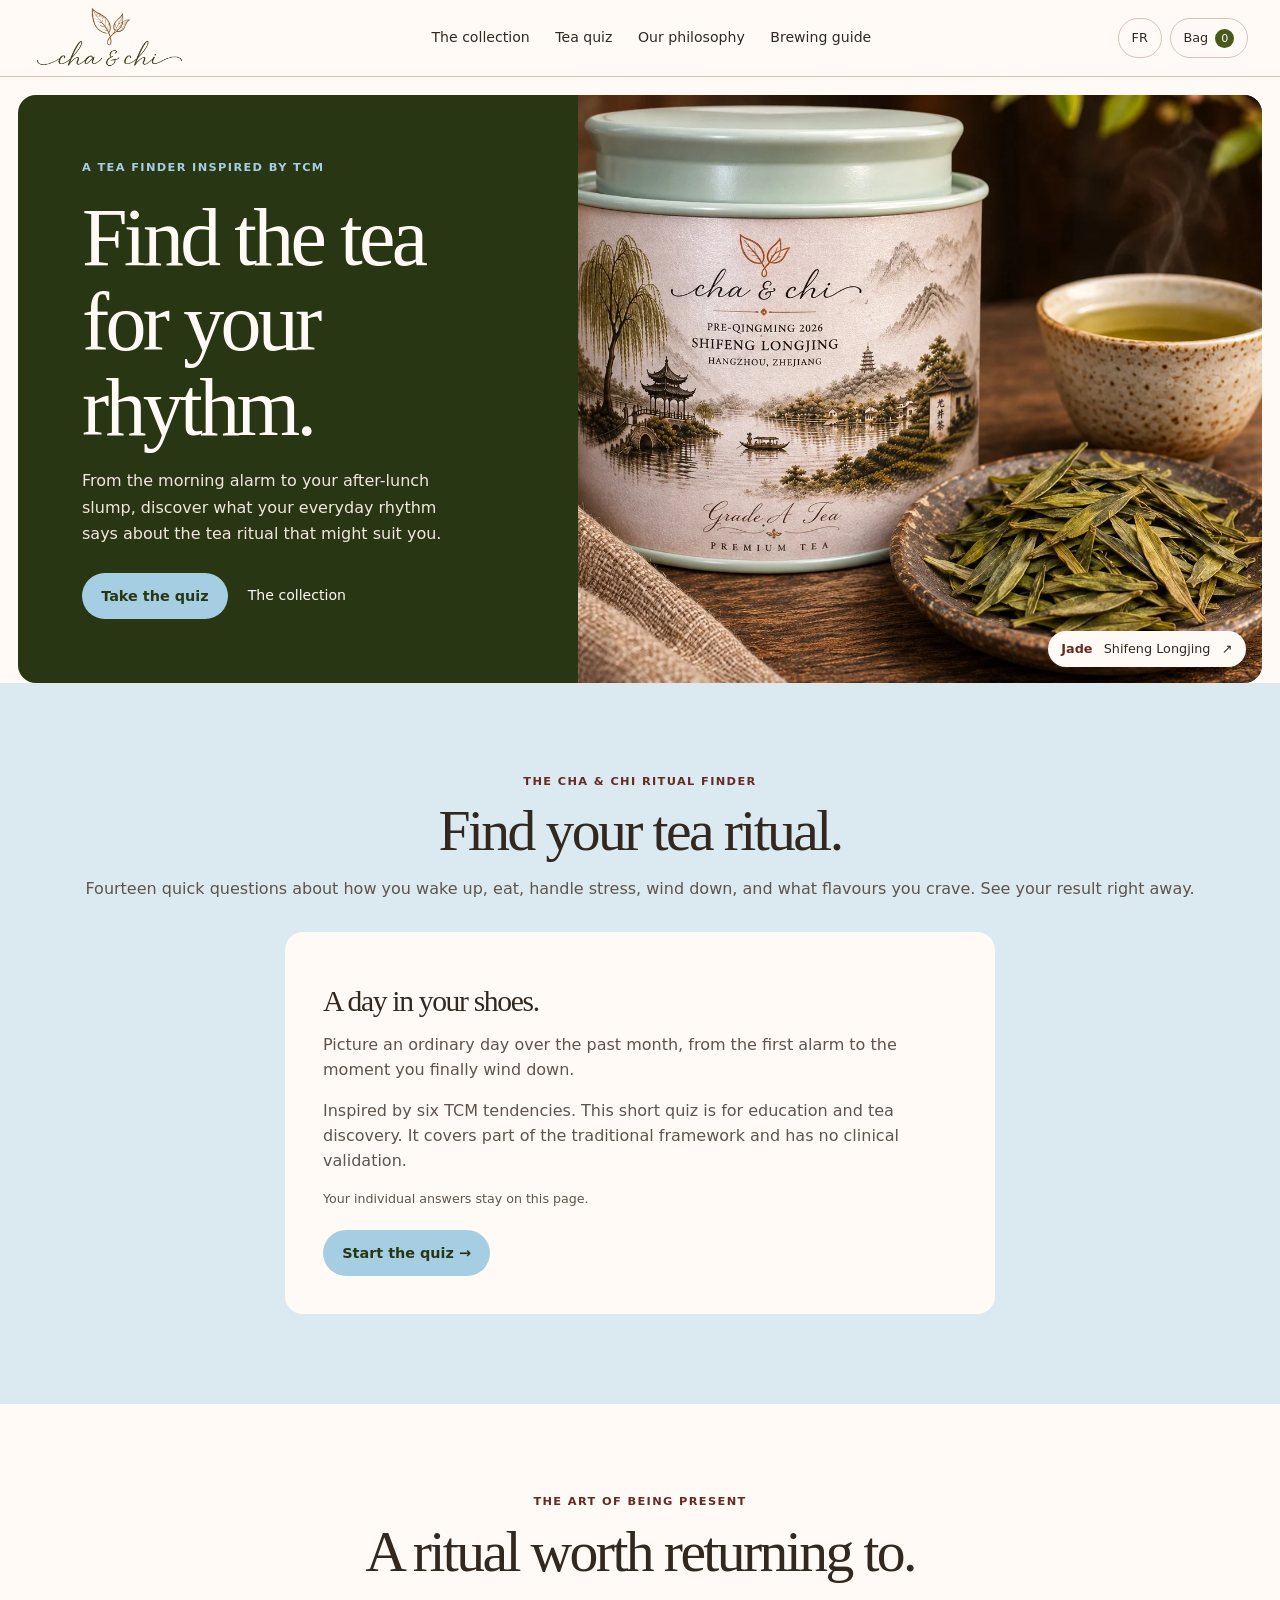
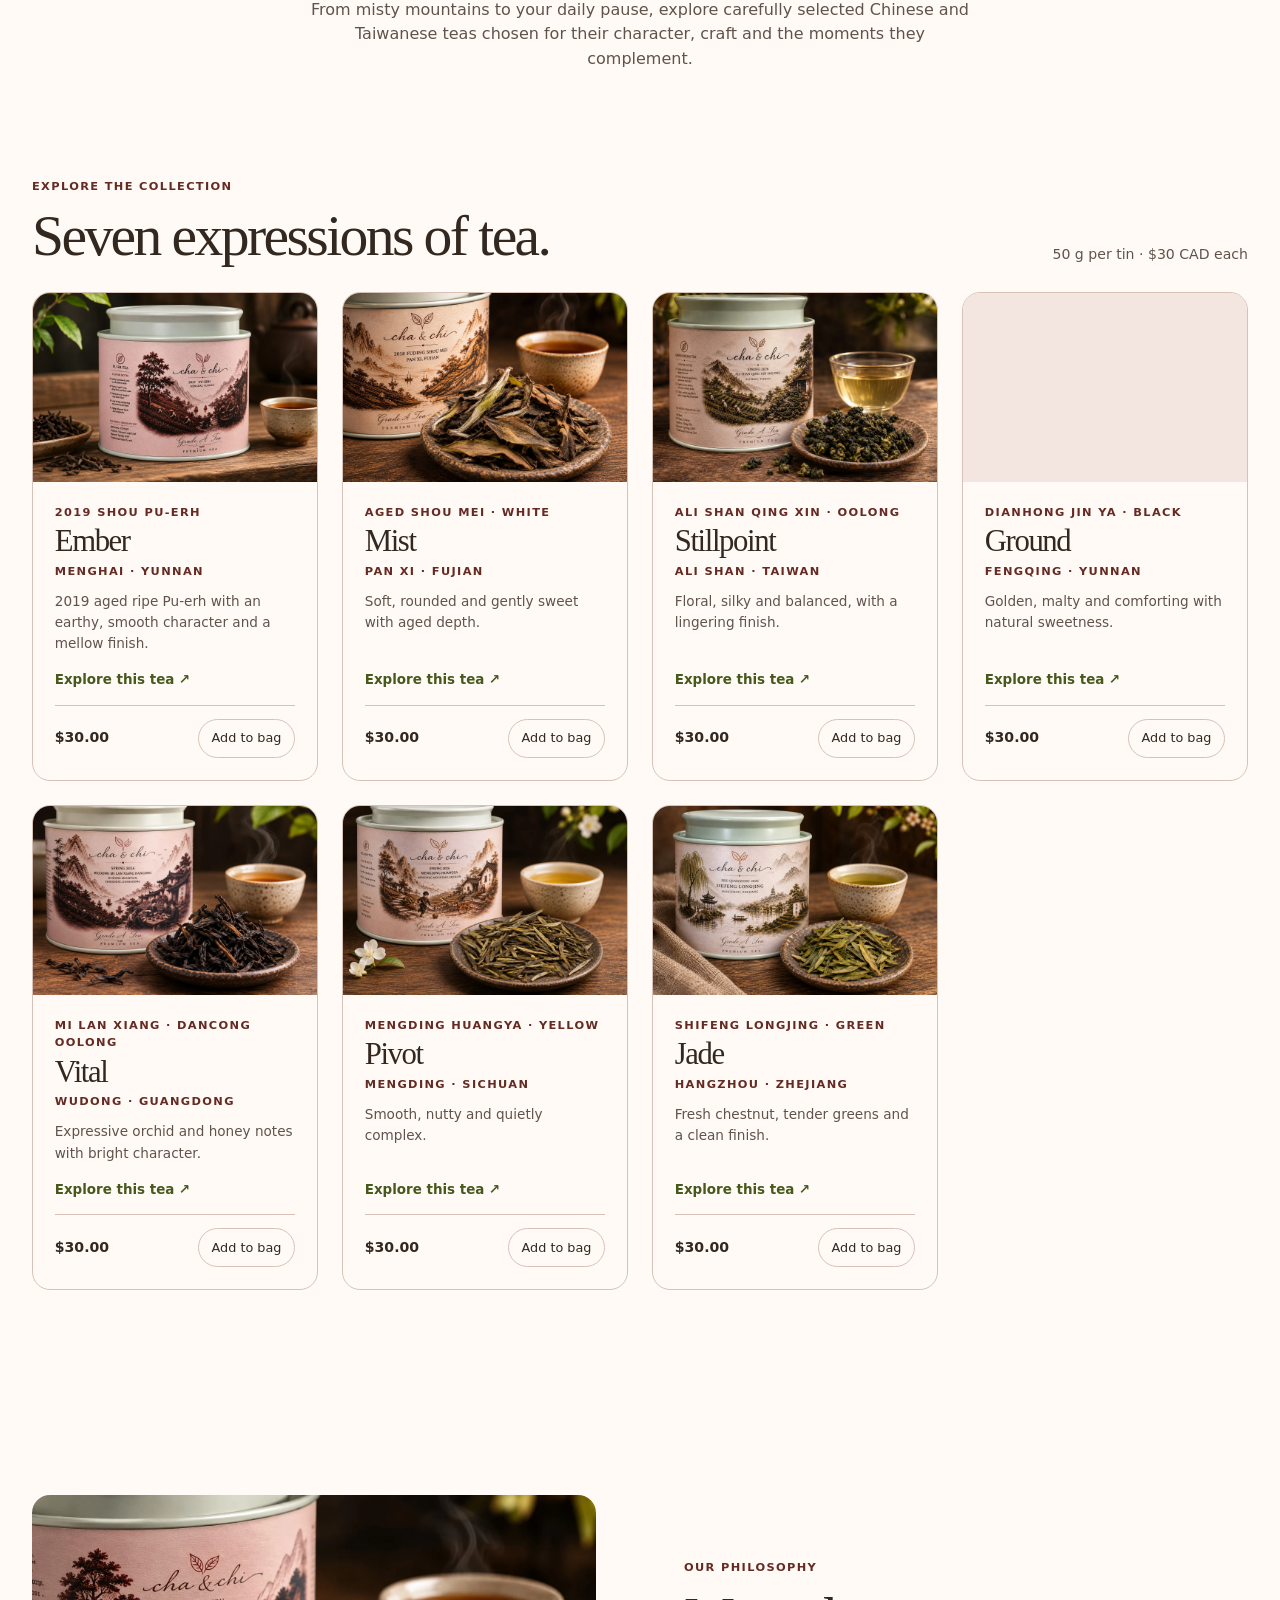
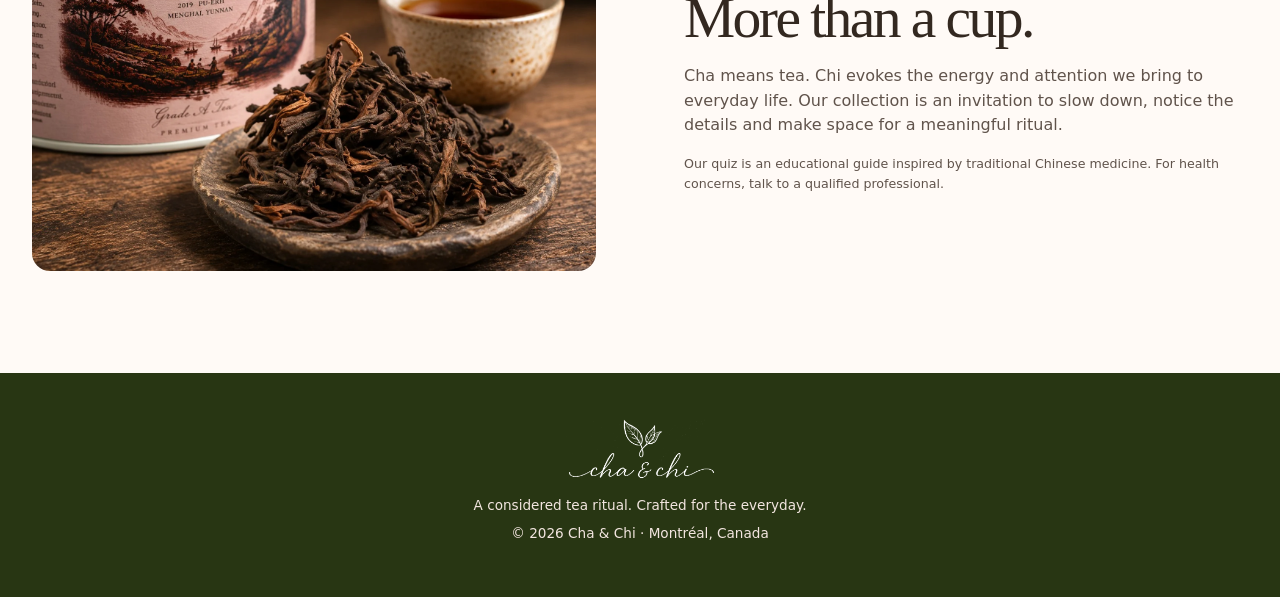
==== index.html @ 51e39ae4 "Refresh tea quiz with daily scenarios and fuller match explanations" ====
<!doctype html>
<html lang="en"><head><meta charset="utf-8"><meta name="viewport" content="width=device-width,initial-scale=1"><meta name="theme-color" content="#47591d"><meta name="description" content="Cha & Chi — Chinese and Taiwanese loose-leaf tea, a bilingual tea discovery quiz, and a considered daily ritual."><link rel="icon" href="/favicon.svg" type="image/svg+xml"><title>Cha & Chi — Tea for your rhythm</title>
<link rel="stylesheet" href="/theme.css"><link rel="stylesheet" href="/home.css"></head>
<body><a class="skip" href="#collection">Skip to teas</a><header><nav class="nav"><a class="logo" href="#"><img class="brand-mark" src="/images/cha-chi-logo.png" alt="Cha &amp; Chi" width="570" height="229"></a><div class="links"><a href="#collection" data-i18n="navShop">The collection</a><a href="#ritual" data-i18n="navQuiz">Find your tea</a><a href="#story" data-i18n="navStory">Our philosophy</a><a href="/brewing.html" id="brewNav">Brewing guide</a></div><div class="nav-actions"><button class="smallbtn" id="lang" aria-label="Change language">FR</button><button class="smallbtn" id="cartOpen" aria-label="Open shopping bag"><span data-i18n="bag">Bag</span> <span class="cartcount" id="cartCount">0</span></button></div></nav></header>
<main><section class="hero"><div class="hero-copy"><div class="eyebrow" data-i18n="heroEyebrow">A tea finder inspired by TCM</div><h1 data-i18n="heroTitle">Find the tea<br>for your rhythm.</h1><p data-i18n="heroText">From the morning alarm to your after-lunch slump, discover what your everyday rhythm says about the tea ritual that might suit you.</p><div class="hero-actions"><a class="cta" href="#ritual" data-i18n="quizCta">Take the quiz</a><a class="hero-secondary" href="#collection" data-i18n="navShop">The collection</a></div></div><a class="hero-art" href="/tea.html?tea=jade"><img src="/images/jade-hero.webp" alt="" width="1536" height="1024" fetchpriority="high"><span class="hero-caption"><strong>Jade</strong><span>Shifeng Longjing</span><span aria-hidden="true">↗</span></span></a></section>
<section id="ritual" class="quiz"><div class="eyebrow" data-i18n="quizEyebrow">The Cha & Chi ritual finder</div><h2 data-i18n="quizTitle">Find your tea ritual.</h2><p data-i18n="quizIntro">Fourteen quick questions about how you wake up, eat, handle stress, wind down, and what flavours you crave. See your result right away.</p><div class="quiz-panel" id="quizPanel"></div></section>
<section class="intro container"><div class="eyebrow" data-i18n="introEyebrow">The art of being present</div><h2 data-i18n="introTitle">A ritual worth returning to.</h2><p data-i18n="introText">From misty mountains to your daily pause, explore carefully selected Chinese and Taiwanese teas chosen for their character, craft and the moments they complement.</p></section>
<section id="collection" class="products container"><div class="section-head"><div><div class="eyebrow" data-i18n="collectionEyebrow">Explore the collection</div><h2 data-i18n="collectionTitle">Seven expressions of tea.</h2></div><p data-i18n="collectionNote">50 g per tin · $30 CAD each</p></div><div class="grid" id="products"></div></section>
<section id="story" class="story container"><div class="story-art"><img src="/images/ember-lifestyle.webp" alt="" width="1536" height="1024" loading="lazy"></div><div><div class="eyebrow" data-i18n="storyEyebrow">Our philosophy</div><h2 data-i18n="storyTitle">More than a cup.</h2><p data-i18n="storyText">Cha means tea. Chi evokes the energy and attention we bring to everyday life. Our collection is an invitation to slow down, notice the details and make space for a meaningful ritual.</p><p class="notice" data-i18n="disclaimer">Our quiz is an educational guide inspired by traditional Chinese medicine. For health concerns, talk to a qualified professional.</p></div></section></main>
<footer><span class="logo"><img class="brand-mark" src="/images/cha-chi-logo.png" alt="Cha &amp; Chi" width="570" height="229"></span><p data-i18n="footerText">A considered tea ritual. Crafted for the everyday.</p><p>© <span id="year"></span> Cha & Chi · Montréal, Canada</p></footer>
<div class="overlay" id="overlay"><aside class="drawer" role="dialog" aria-modal="true" aria-label="Shopping bag"><div class="drawer-head"><h2 data-i18n="bagTitle">Your bag</h2><button class="close" id="cartClose" aria-label="Close">×</button></div><div id="cartItems"></div><div class="totals" id="totals"></div><button class="checkout" id="checkout" data-i18n="checkout">Checkout coming soon</button><p class="notice" data-i18n="checkoutNote">Checkout is not yet active. No payments are collected on this preview.</p></aside></div>
<script src="/quiz-data.js"></script>
<script src="/quiz.js"></script>
<script>
const teas=[
{id:'ember',name:'Ember',type:'2019 Shou Pu-erh',origin:'Menghai · Yunnan',en:'2019 aged ripe Pu-erh with an earthy, smooth character and a mellow finish.',fr:'Pu-erh mûr de 2019, au caractère terreux et doux, avec une finale moelleuse.'},
{id:'mist',name:'Mist',type:'Aged Shou Mei · White',origin:'Pan Xi · Fujian',en:'Soft, rounded and gently sweet with aged depth.',fr:'Doux, rond et légèrement sucré, avec une belle profondeur.'},
{id:'stillpoint',name:'Stillpoint',type:'Ali Shan Qing Xin · Oolong',origin:'Ali Shan · Taiwan',en:'Floral, silky and balanced, with a lingering finish.',fr:'Floral, soyeux et équilibré, avec une longue finale.'},
{id:'ground',name:'Ground',type:'Dianhong Jin Ya · Black',origin:'Fengqing · Yunnan',en:'Golden, malty and comforting with natural sweetness.',fr:'Doré, malté et réconfortant, naturellement doux.'},
{id:'vital',name:'Vital',type:'Mi Lan Xiang · Dancong Oolong',origin:'Wudong · Guangdong',en:'Expressive orchid and honey notes with bright character.',fr:'Des notes expressives d’orchidée et de miel.'},
{id:'pivot',name:'Pivot',type:'Mengding Huangya · Yellow',origin:'Mengding · Sichuan',en:'Smooth, nutty and quietly complex.',fr:'Rond, légèrement noisetté et subtilement complexe.'},
{id:'jade',name:'Jade',type:'Shifeng Longjing · Green',origin:'Hangzhou · Zhejiang',en:'Fresh chestnut, tender greens and a clean finish.',fr:'Châtaigne fraîche, notes végétales et finale nette.'}
];
const translations={
en:{navShop:'The collection',navQuiz:'Tea quiz',quizCta:'Take the quiz',navStory:'Our philosophy',bag:'Bag',heroEyebrow:'A tea finder inspired by TCM',heroTitle:'Find the tea<br>for your rhythm.',heroText:'From the morning alarm to your after-lunch slump, discover what your everyday rhythm says about the tea ritual that might suit you.',introEyebrow:'The art of being present',introTitle:'A ritual worth returning to.',introText:'From misty mountains to your daily pause, explore carefully selected Chinese and Taiwanese teas chosen for their character, craft and the moments they complement.',collectionEyebrow:'Explore the collection',collectionTitle:'Seven expressions of tea.',collectionNote:'50 g per tin · $30 CAD each',quizEyebrow:'The Cha & Chi ritual finder',quizTitle:'Find your tea ritual.',quizIntro:'Fourteen quick questions about how you wake up, eat, handle stress, wind down, and what flavours you crave. See your result right away.',storyEyebrow:'Our philosophy',storyTitle:'More than a cup.',storyText:'Cha means tea. Chi evokes the energy and attention we bring to everyday life. Our collection is an invitation to slow down, notice the details and make space for a meaningful ritual.',disclaimer:'Our quiz is an educational guide inspired by traditional Chinese medicine. For health concerns, talk to a qualified professional.',footerText:'A considered tea ritual. Crafted for the everyday.',bagTitle:'Your bag',checkout:'Checkout coming soon',checkoutNote:'Checkout is not yet active. No payments are collected on this preview.',add:'Add to bag',details:'Explore this tea',empty:'Your bag is empty.',subtotal:'Subtotal',shipping:'Estimated shipping',free:'Free',shippingHint:'Free shipping on orders $60+',back:'Back',restart:'Start again',result:'Your tea match',resultText:'Based on your preferences, start with',question:'Question',of:'of',remove:'Remove',preview:'Preview only — checkout is not yet configured.'},
fr:{navShop:'La collection',navQuiz:'Quiz de thé',quizCta:'Faire le quiz',navStory:'Notre philosophie',bag:'Panier',heroEyebrow:'Un quiz de thé inspiré de la MTC',heroTitle:'Trouvez le thé<br>à votre rythme.',heroText:'Du réveil au coup de barre après le dîner, explorez votre rythme quotidien et découvrez le rituel de thé qui pourrait vous convenir.',introEyebrow:'L’art du moment présent',introTitle:'Un rituel à retrouver.',introText:'Des montagnes brumeuses à votre pause quotidienne, découvrez des thés chinois et taïwanais sélectionnés pour leur caractère et leur savoir-faire.',collectionEyebrow:'Explorer la collection',collectionTitle:'Sept expressions du thé.',collectionNote:'50 g par boîte · 30 $ CA',quizEyebrow:'Le guide Cha & Chi',quizTitle:'Trouvez votre rituel de thé.',quizIntro:'Quatorze questions rapides sur votre réveil, vos repas, le stress, vos soirées et les saveurs qui vous attirent. Votre résultat s’affiche aussitôt.',storyEyebrow:'Notre philosophie',storyTitle:'Plus qu’une tasse.',storyText:'Cha signifie thé. Chi évoque l’énergie et l’attention que nous portons au quotidien. Notre collection vous invite à ralentir et à savourer un rituel qui a du sens.',disclaimer:'Notre quiz est un guide éducatif inspiré de la médecine traditionnelle chinoise. Pour toute question de santé, consultez un professionnel qualifié.',footerText:'Un rituel du thé réfléchi, pour chaque jour.',bagTitle:'Votre panier',checkout:'Paiement bientôt disponible',checkoutNote:'Le paiement n’est pas encore activé. Aucun paiement n’est prélevé sur cet aperçu.',add:'Ajouter',details:'Découvrir ce thé',empty:'Votre panier est vide.',subtotal:'Sous-total',shipping:'Livraison estimée',free:'Gratuite',shippingHint:'Livraison gratuite dès 60 $',back:'Retour',restart:'Recommencer',result:'Votre thé idéal',resultText:'Selon vos préférences, commencez par',question:'Question',of:'sur',remove:'Retirer',preview:'Aperçu seulement — le paiement n’est pas encore configuré.'}};
let lang=localStorage.getItem('cc-lang')==='fr'?'fr':'en';let cart={};try{cart=JSON.parse(localStorage.getItem('cc-cart')||'{}')||{}}catch{}let checkoutEnabled=false;let checkoutBusy=false;const $=id=>document.getElementById(id),t=k=>translations[lang][k],money=n=>new Intl.NumberFormat(lang==='fr'?'fr-CA':'en-CA',{style:'currency',currency:'CAD'}).format(n);
function translate(){document.documentElement.lang=lang;document.querySelectorAll('[data-i18n]').forEach(el=>{const v=t(el.dataset.i18n);if(el.dataset.i18n==='heroTitle')el.innerHTML=v;else el.textContent=v});$('lang').textContent=lang==='en'?'FR':'EN';$('brewNav').textContent=lang==='fr'?'Guide d’infusion':'Brewing guide';renderProducts();renderQuiz();renderCart()}
function renderProducts() {
  $('products').innerHTML = teas.map(p => `
    <article class="product" id="${p.id}">
      <a class="product-image-link" href="/tea.html?tea=${p.id}" aria-label="${p.name} · ${t('details')}">
        <img class="product-photo" src="/images/${p.id}-hero.webp" alt="" width="600" height="400" loading="lazy" decoding="async">
      </a>
      <div class="product-body">
        <div class="meta">${p.type}</div>
        <h3><a class="product-title-link" href="/tea.html?tea=${p.id}">${p.name}</a></h3>
        <div class="meta">${p.origin}</div>
        <p>${lang === 'fr' ? p.fr : p.en}</p>
        <a class="tea-details" href="/tea.html?tea=${p.id}">${t('details')} <span aria-hidden="true">↗</span></a>
        <div class="product-bottom"><strong>${money(30)}</strong><button data-add="${p.id}">${t('add')}</button></div>
      </div>
    </article>`).join('');
}
function persist(){localStorage.setItem('cc-cart',JSON.stringify(cart))}
function add(id){cart[id]=(cart[id]||0)+1;persist();renderCart();$('overlay').classList.add('open')}
function renderCart(){const ids=Object.keys(cart).filter(id=>cart[id]>0&&teas.some(p=>p.id===id));$('cartCount').textContent=ids.reduce((s,id)=>s+cart[id],0);$('cartItems').innerHTML=ids.length?ids.map(id=>{const p=teas.find(x=>x.id===id);return '<div class="cart-row"><div><strong>'+p.name+'</strong><br><small>'+p.type+' · 50 g</small><br><small>'+money(30)+'</small></div><div class="qty"><button data-qty="'+id+'" data-delta="-1" aria-label="Decrease">−</button><span>'+cart[id]+'</span><button data-qty="'+id+'" data-delta="1" aria-label="Increase">+</button></div></div>'}).join(''):'<p>'+t('empty')+'</p>';const subtotal=ids.reduce((s,id)=>s+cart[id]*30,0);const shipping=subtotal>=60||subtotal===0?0:8;$('totals').innerHTML='<div><span>'+t('subtotal')+'</span><strong>'+money(subtotal)+'</strong></div><div><span>'+t('shipping')+'</span><span>'+(shipping?t('shippingHint').replace(/.*/,money(shipping)):t('free'))+'</span></div><div><strong>Total</strong><strong>'+money(subtotal+shipping)+'</strong></div><p class="notice">'+t('shippingHint')+'</p>';$('checkout').disabled=!checkoutEnabled||!ids.length||checkoutBusy;$('checkout').style.opacity=checkoutEnabled&&ids.length&&!checkoutBusy?'1':'.6';$('checkout').textContent=checkoutBusy?(lang==='fr'?'Redirection…':'Redirecting…'):(checkoutEnabled?(lang==='fr'?'Passer à la caisse':'Secure checkout'):t('checkout'))}
document.addEventListener('click',e=>{const addButton=e.target.closest('[data-add]');if(addButton)add(addButton.dataset.add);const qty=e.target.closest('[data-qty]');if(qty){cart[qty.dataset.qty]=Math.max(0,(cart[qty.dataset.qty]||0)+Number(qty.dataset.delta));persist();renderCart()}});
$('lang').addEventListener('click',()=>{lang=lang==='en'?'fr':'en';localStorage.setItem('cc-lang',lang);translate()});$('cartOpen').onclick=()=>$('overlay').classList.add('open');$('cartClose').onclick=()=>$('overlay').classList.remove('open');$('overlay').addEventListener('click',e=>{if(e.target===$('overlay'))$('overlay').classList.remove('open')});document.addEventListener('keydown',e=>{if(e.key==='Escape')$('overlay').classList.remove('open')});$('checkout').addEventListener('click',async()=>{if(!checkoutEnabled||checkoutBusy)return;checkoutBusy=true;renderCart();try{const items=Object.entries(cart).filter(([id,q])=>q>0).map(([id,quantity])=>({id,quantity}));const res=await fetch('/.netlify/functions/create-checkout',{method:'POST',headers:{'Content-Type':'application/json'},body:JSON.stringify({items})});const data=await res.json();if(!res.ok||!data.url)throw Error(data.error||'Checkout unavailable');window.location.assign(data.url)}catch(e){alert(lang==='fr'?'Paiement indisponible pour le moment. Réessayez plus tard.':'Checkout is unavailable right now. Please try again later.')}finally{checkoutBusy=false;renderCart()}});
async function checkCheckout(){try{const res=await fetch('/.netlify/functions/checkout-status',{cache:'no-store'});if(res.ok){const data=await res.json();checkoutEnabled=data.enabled===true}}catch{}$('checkout').nextElementSibling.textContent=checkoutEnabled?(lang==='fr'?'Paiement sécurisé par Stripe. Taxes et livraison confirmées à la caisse.':'Secure payment via Stripe. Taxes and shipping are confirmed at checkout.'):t('checkoutNote');renderCart()}
$('year').textContent=new Date().getFullYear();translate();checkCheckout();
if (window.location.hash === '#bag') {
  $('cartOpen').click();
  history.replaceState(null, '', window.location.pathname + window.location.search);
}
</script></body></html>
---- theme.css ----
:root {
  --tea: #652a22;
  --forest: #47591d;
  --forest-dark: #283613;
  --leaf: #898c31;
  --sky: #a6cee2;
  --cream: #f3e6e0;
  --paper: #fffaf6;
  --ink: #332820;
  --muted: #60534b;
  --gold: var(--tea);
  --line: #d8c2b8;
  --sky-tint: #dbeaf1;
  --radius: 18px;
  --sans: system-ui, -apple-system, BlinkMacSystemFont, "Segoe UI", sans-serif;
  --serif: "Iowan Old Style", "Palatino Linotype", Palatino, Georgia, serif;
}

.brand-mark {
  display: block;
  width: clamp(116px, 18vw, 153px);
  height: auto;
}

footer .brand-mark {
  margin-inline: auto;
  filter: brightness(0) invert(1);
}
---- home.css ----
* { box-sizing: border-box; }
html { scroll-behavior: smooth; scroll-padding-top: 86px; }
body { margin: 0; background: var(--paper); color: var(--ink); font: 16px/1.55 var(--sans); }
a { color: inherit; text-decoration: none; }
button { font: inherit; cursor: pointer; }
h1, h2, h3 { font: 400 1em/1.04 var(--serif); letter-spacing: -.045em; }
:focus-visible { outline: 2px solid var(--tea); outline-offset: 4px; }
header { position: sticky; top: 0; z-index: 20; border-bottom: 1px solid var(--line); background: var(--paper); }
.nav, .container { width: min(1260px, 100% - 64px); margin-inline: auto; }
.nav { min-height: 76px; display: flex; align-items: center; justify-content: space-between; gap: 20px; }
.links, .nav-actions { display: flex; align-items: center; gap: clamp(10px, 2vw, 26px); }
.links { font-size: .88rem; }
.links a:hover, .hero-secondary:hover, .product-title-link:hover { text-decoration: underline; text-underline-offset: .25em; }
.nav-actions { gap: 8px; }
.smallbtn, .product-bottom button { border: 1px solid var(--line); border-radius: 100px; background: transparent; color: var(--ink); padding: .55rem .8rem; font-size: .8rem; white-space: nowrap; }
.smallbtn:hover, .product-bottom button:hover { border-color: var(--forest); background: var(--forest); color: var(--paper); }
.cartcount { display: inline-grid; place-items: center; background: var(--forest); color: var(--paper); border-radius: 50%; min-width: 19px; height: 19px; margin-left: 3px; font-size: .7rem; }
.hero { display: grid; grid-template-columns: .9fr 1.1fr; width: min(1380px, 100% - 36px); margin: 18px auto 0; overflow: hidden; border-radius: var(--radius); background: var(--forest-dark); color: var(--paper); }
.hero-copy { align-self: center; padding: clamp(30px, 5vw, 78px); }
.eyebrow, .meta { color: var(--tea); font-size: .71rem; letter-spacing: .12em; text-transform: uppercase; font-weight: 700; }
.hero .eyebrow { color: var(--sky); }
.hero h1 { font-size: clamp(3.1rem, 6.4vw, 6.8rem); margin: .22em 0; }
.hero p { max-width: 37ch; color: var(--cream); line-height: 1.65; }
.hero-actions { display: flex; flex-wrap: wrap; align-items: center; gap: .8rem 1.25rem; margin-top: 1.6rem; }
.cta { display: inline-block; border: 0; border-radius: 100px; padding: .75rem 1.2rem; background: var(--sky); color: var(--forest-dark); font-size: .9rem; font-weight: 700; }
.cta:hover { background: var(--cream); }
.hero-secondary { font-size: .88rem; }
.hero a:focus-visible { outline-color: var(--sky); }
.hero-art { position: relative; display: block; min-height: 350px; }
.hero-art img { position: absolute; width: 100%; height: 100%; object-fit: cover; object-position: 42% center; }
.hero-caption { position: absolute; inset: auto 16px 16px auto; display: flex; align-items: center; gap: .7rem; padding: .5rem .85rem; border-radius: 100px; background: var(--paper); color: var(--ink); font-size: .8rem; }
.hero-caption strong { color: var(--tea); }
.intro { text-align: center; max-width: 680px; padding-block: clamp(46px, 7vw, 96px); }
.intro h2, .section-head h2, .quiz h2, .story h2 { font-size: clamp(2.35rem, 4.5vw, 4.65rem); margin: .19em 0; }
.intro p, .section-head p, .story p, .quiz p { color: var(--muted); }
.products { padding-bottom: clamp(52px, 8vw, 104px); }
.section-head { display: flex; justify-content: space-between; align-items: end; gap: 14px 28px; margin-bottom: 26px; }
.section-head h2 { margin-bottom: 0; }
.section-head p { margin: 0; font-size: .88rem; }
.grid { display: grid; grid-template-columns: repeat(4, minmax(0, 1fr)); gap: clamp(14px, 2vw, 24px); }
.product { display: flex; flex-direction: column; min-width: 0; border: 1px solid var(--line); border-radius: var(--radius); overflow: hidden; background: var(--paper); transition: box-shadow .2s ease; }
.product:hover { box-shadow: 0 12px 26px #33282016; }
.product-image-link { display: block; overflow: hidden; }
.product-image-link:focus-visible { outline-offset: -4px; position: relative; z-index: 1; }
.product-photo { display: block; width: 100%; height: auto; aspect-ratio: 3 / 2; object-fit: cover; background: var(--cream); transition: transform .3s ease; }
.product-image-link:hover .product-photo { transform: scale(1.045); }
.product-body { flex: 1; display: flex; flex-direction: column; align-items: start; padding: clamp(12px, 1.7vw, 22px); }
.product-body h3 { font-size: clamp(1.65rem, 2.4vw, 2.3rem); margin: .3rem 0; }
.product-body p { color: var(--muted); font-size: .85rem; margin: .65rem 0 1rem; }
.tea-details { margin-top: auto; font-size: .84rem; font-weight: 700; color: var(--forest); }
.tea-details:hover { text-decoration: underline; text-underline-offset: .2em; }
.tea-details span { white-space: nowrap; }
.product-bottom { align-self: stretch; display: flex; flex-wrap: wrap; align-items: center; justify-content: space-between; gap: 8px; border-top: 1px solid var(--line); padding-top: .8rem; margin-top: .85rem; font-size: .88rem; }
.quiz { background: var(--sky-tint); padding: clamp(48px, 7vw, 92px) 20px; text-align: center; }
.quiz-panel { max-width: 710px; margin: 30px auto 0; padding: clamp(20px, 4vw, 38px); text-align: left; background: var(--paper); border-radius: var(--radius); }
.progress { height: 4px; border-radius: 4px; background: var(--cream); margin-bottom: 22px; overflow: hidden; }
.progress span { display: block; height: 100%; background: var(--forest); }
.quiz-panel h3 { font-size: 1.85rem; margin: .55em 0; }
.choices { display: grid; gap: 8px; }
.choice { background: var(--paper); border: 1px solid var(--line); border-radius: 8px; padding: .72rem .9rem; text-align: left; color: var(--ink); }
.choice:hover { border-color: var(--forest); background: var(--cream); }
.quiz-nav { display: flex; justify-content: space-between; align-items: center; gap: 1rem; margin-top: 1rem; }
.quiz-nav a, .textbtn { color: var(--forest); text-decoration: underline; text-underline-offset: .2em; }
.textbtn { background: transparent; border: 0; padding-inline: 0; }
.textbtn:disabled { opacity: .5; cursor: default; }
.story { display: grid; grid-template-columns: 1fr 1fr; align-items: center; gap: clamp(24px, 7vw, 88px); padding-block: clamp(52px, 8vw, 104px); }
.story-art img { display: block; width: 100%; height: auto; aspect-ratio: 3 / 2; object-fit: cover; border-radius: var(--radius); }
footer { background: var(--forest-dark); color: var(--cream); text-align: center; padding: 46px 24px; font-size: .85rem; }
footer p { margin: .45rem 0; }
footer .brand-mark { margin-bottom: 14px; }
.overlay { display: none; position: fixed; inset: 0; background: #241b18a8; z-index: 40; }
.overlay.open { display: block; }
.drawer { position: absolute; inset: 0 0 0 auto; width: min(450px, 100%); background: var(--paper); padding: 26px; overflow: auto; }
.drawer-head, .cart-row, .totals > div { display: flex; justify-content: space-between; align-items: center; gap: 12px; }
.drawer-head, .cart-row { padding-block: 16px; border-bottom: 1px solid var(--line); }
.drawer-head h2 { margin: 0; font-size: 2rem; }
.close { border: 0; background: transparent; color: var(--ink); font-size: 1.75rem; }
.cart-row small, .notice { color: var(--muted); }
.qty { display: flex; align-items: center; gap: 8px; }
.qty button { border: 1px solid var(--line); border-radius: 50%; width: 32px; height: 32px; background: transparent; color: var(--ink); }
.totals { display: grid; gap: 10px; margin-top: 20px; }
.checkout { width: 100%; border: 0; border-radius: 100px; padding: .8rem 1.2rem; margin-top: 16px; background: var(--forest); color: var(--paper); }
.notice { font-size: .79rem; }
.skip { position: absolute; left: -999px; }
.skip:focus { left: 12px; top: 12px; z-index: 50; background: var(--paper); padding: 8px 12px; }
@media (max-width: 980px) {
  .grid { grid-template-columns: repeat(2, minmax(0, 1fr)); }
  .nav, .container { width: calc(100% - 40px); }
}
@media (max-width: 700px) {
  .nav { min-height: 64px; }
  .links { display: none; }
  .nav, .container { width: calc(100% - 28px); }
  .hero { width: calc(100% - 20px); margin-top: 10px; grid-template-columns: 1fr; }
  .hero-art { min-height: 0; aspect-ratio: 3 / 2; }
  .hero-caption { inset: auto 10px 10px auto; }
  .section-head { align-items: start; flex-direction: column; }
  .story { grid-template-columns: 1fr; }
  .grid { gap: 10px; }
  .meta { font-size: .64rem; }
}
@media (prefers-reduced-motion: reduce) {
  html { scroll-behavior: auto; }
  .product, .product-photo { transition: none; }
}

#quizPanel { scroll-margin-top: 1rem; }
#quizPanel > .cta { margin-top: .5rem; }
.quiz-match { display: grid; grid-template-columns: minmax(110px, 1fr) 2fr; gap: 1rem; align-items: start; margin: 1rem 0; padding: .85rem; border-radius: 12px; background: var(--cream); }
.quiz-match img { width: 100%; height: auto; border-radius: 8px; }
.quiz-match p { margin: .45rem 0 0; font-size: .9rem; }
.quiz-actions { display: flex; flex-wrap: wrap; gap: .65rem; margin: 1rem 0; }
.quiz-buy { padding: .65rem 1rem; border: 1px solid var(--forest); border-radius: 100px; background: var(--forest); color: var(--paper); }
.quiz-caution { padding: .65rem .85rem; border-inline-start: 3px solid var(--tea); background: var(--cream); }
.quiz-report, .quiz-email { margin-top: 1rem; padding: .85rem; border: 1px solid var(--line); border-radius: 12px; }
.quiz-report summary { font-weight: 700; cursor: pointer; }
.quiz-report a { text-decoration: underline; text-underline-offset: .2em; }
.quiz-email { display: grid; gap: .65rem; justify-items: start; }
.quiz-email input[type="email"] { width: 100%; padding: .6rem; border: 1px solid var(--line); border-radius: 6px; font: inherit; }
.quiz-consent { font-size: .84rem; color: var(--muted); }
@media (max-width: 480px) {
  .quiz-match { grid-template-columns: 1fr; }
}
.quiz-clues { padding: .7rem .85rem; background: var(--sky-tint); border-radius: 8px; }
.quiz-reasons { display: grid; grid-template-columns: repeat(2, minmax(0, 1fr)); gap: .75rem; margin: 1rem 0; }
.quiz-reasons > div { border: 1px solid var(--line); border-radius: 10px; padding: .75rem; }
.quiz-reasons h4 { margin: 0 0 .35rem; font-size: .88rem; color: var(--tea); }
.quiz-reasons p { margin: 0; font-size: .88rem; }
@media (max-width: 480px) {
  .quiz-reasons { grid-template-columns: 1fr; }
}
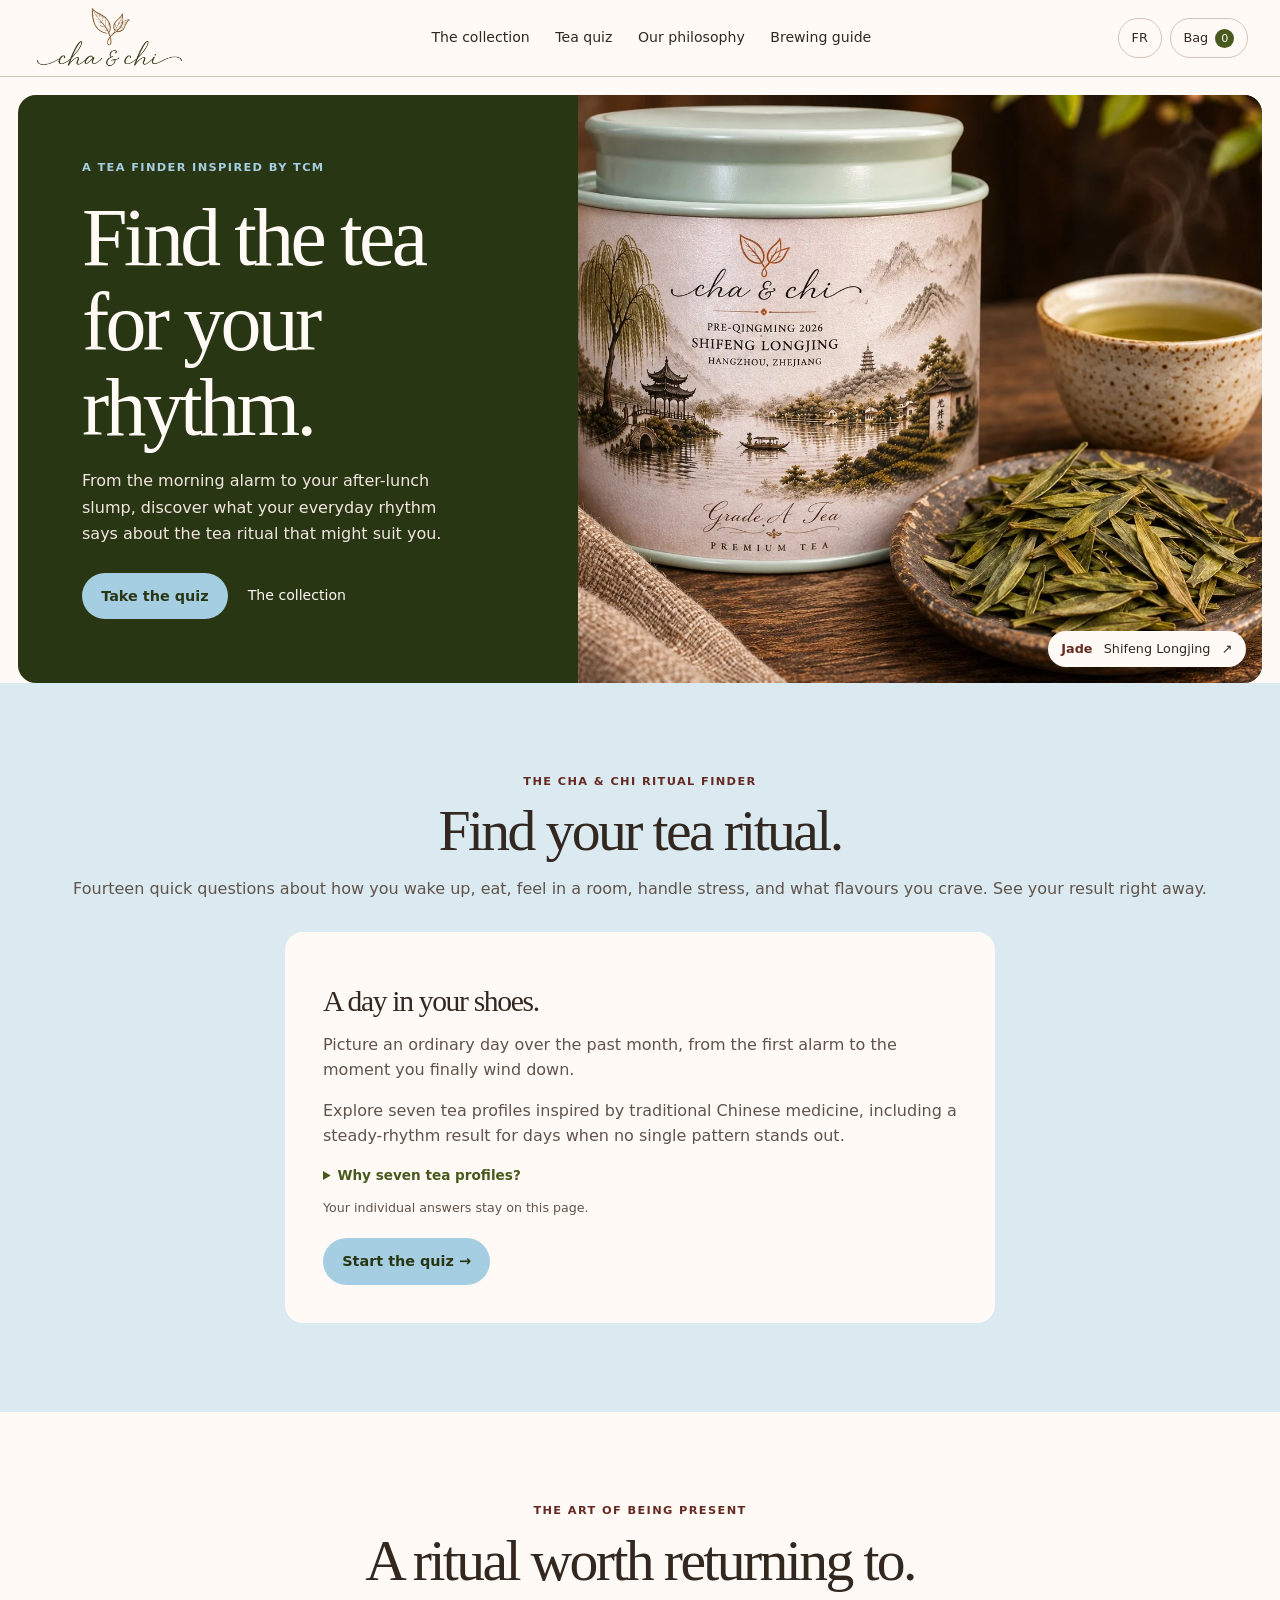
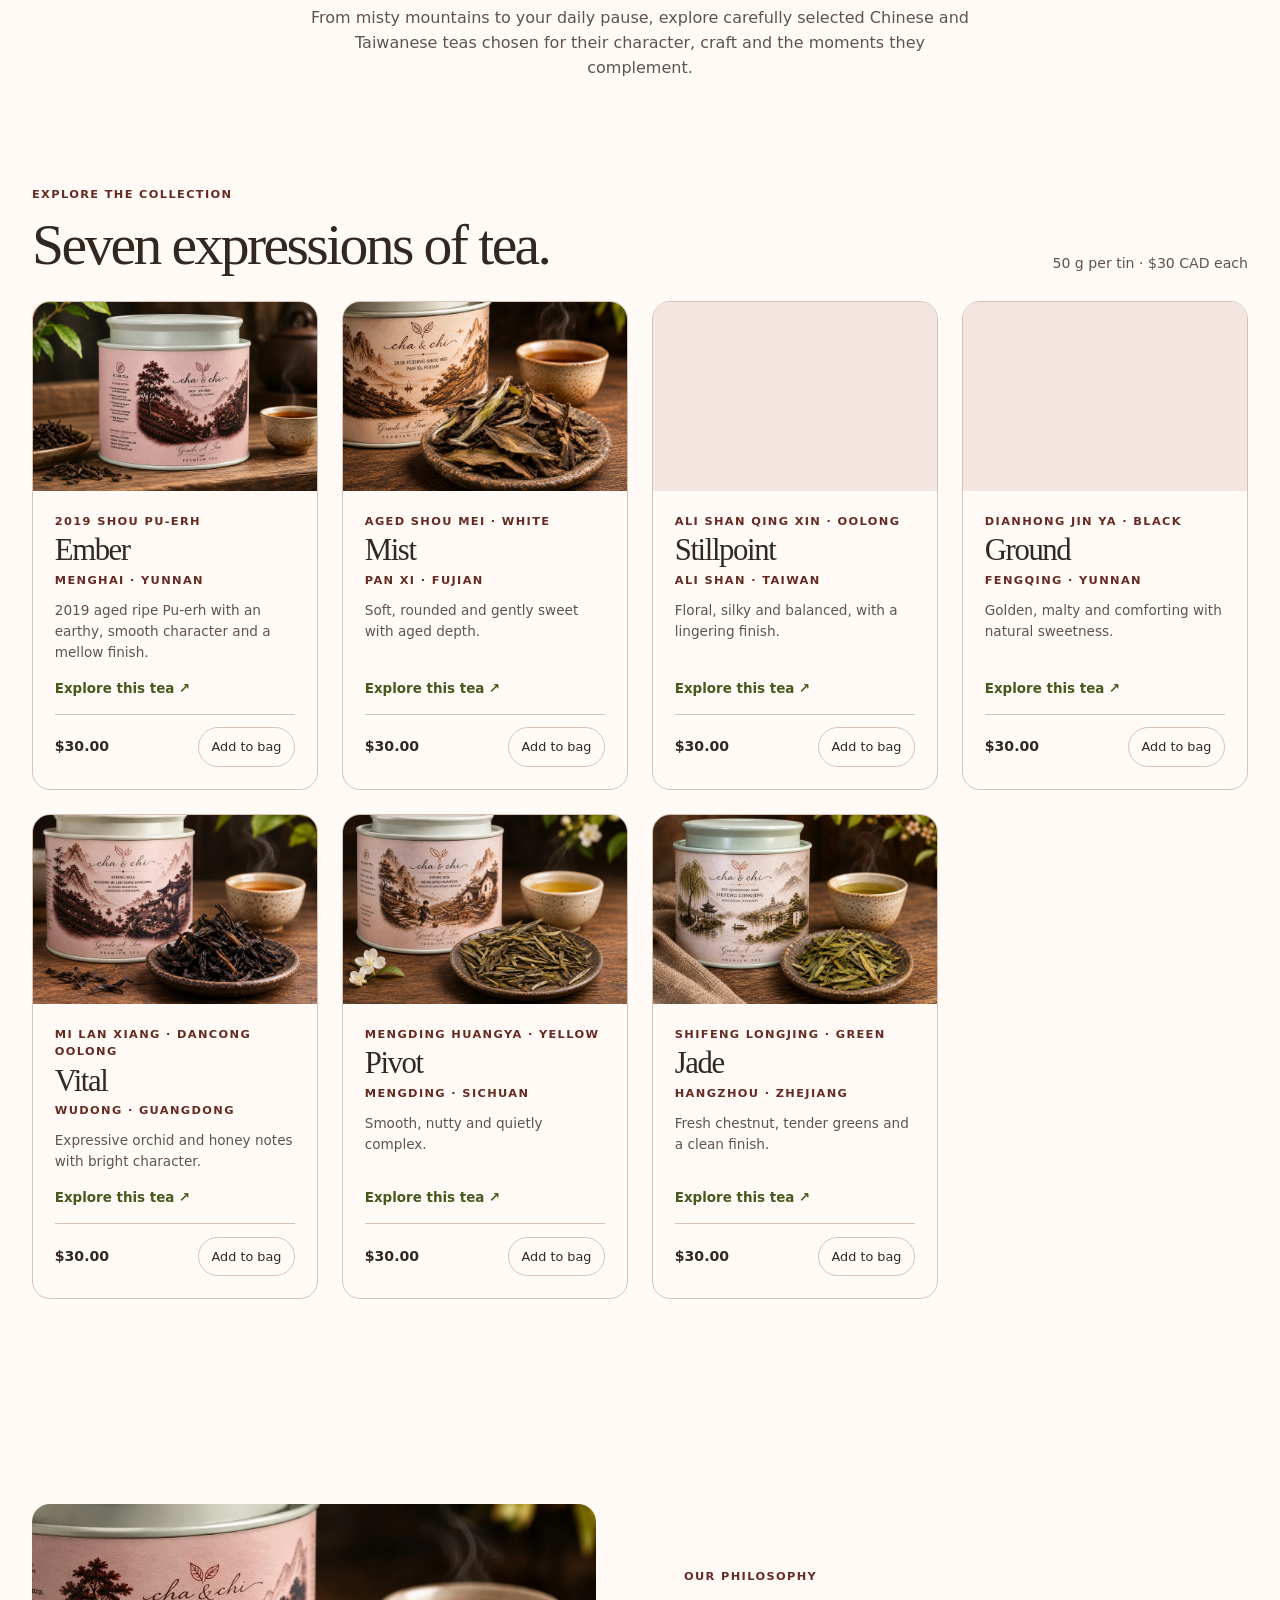
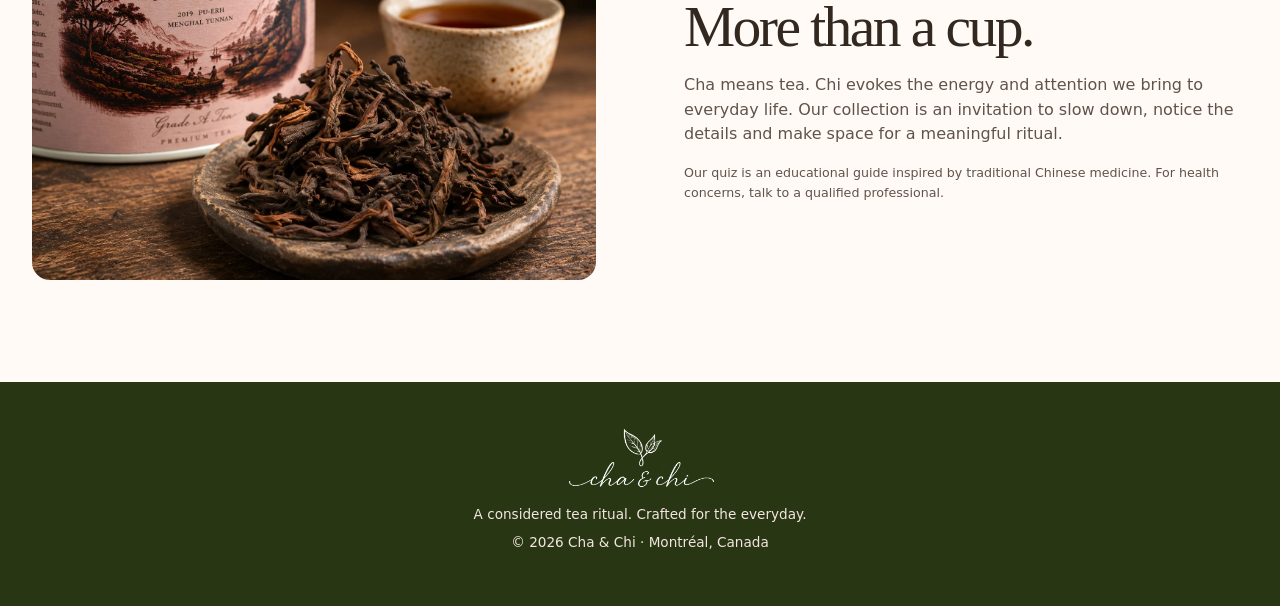
==== commit 1f45dd49: "Clarify temperature questions and explain seven tea profiles" ====
--- a/index.html
+++ b/index.html
@@ -3,7 +3,7 @@
 <link rel="stylesheet" href="/theme.css"><link rel="stylesheet" href="/home.css"></head>
 <body><a class="skip" href="#collection">Skip to teas</a><header><nav class="nav"><a class="logo" href="#"><img class="brand-mark" src="/images/cha-chi-logo.png" alt="Cha &amp; Chi" width="570" height="229"></a><div class="links"><a href="#collection" data-i18n="navShop">The collection</a><a href="#ritual" data-i18n="navQuiz">Find your tea</a><a href="#story" data-i18n="navStory">Our philosophy</a><a href="/brewing.html" id="brewNav">Brewing guide</a></div><div class="nav-actions"><button class="smallbtn" id="lang" aria-label="Change language">FR</button><button class="smallbtn" id="cartOpen" aria-label="Open shopping bag"><span data-i18n="bag">Bag</span> <span class="cartcount" id="cartCount">0</span></button></div></nav></header>
 <main><section class="hero"><div class="hero-copy"><div class="eyebrow" data-i18n="heroEyebrow">A tea finder inspired by TCM</div><h1 data-i18n="heroTitle">Find the tea<br>for your rhythm.</h1><p data-i18n="heroText">From the morning alarm to your after-lunch slump, discover what your everyday rhythm says about the tea ritual that might suit you.</p><div class="hero-actions"><a class="cta" href="#ritual" data-i18n="quizCta">Take the quiz</a><a class="hero-secondary" href="#collection" data-i18n="navShop">The collection</a></div></div><a class="hero-art" href="/tea.html?tea=jade"><img src="/images/jade-hero.webp" alt="" width="1536" height="1024" fetchpriority="high"><span class="hero-caption"><strong>Jade</strong><span>Shifeng Longjing</span><span aria-hidden="true">↗</span></span></a></section>
-<section id="ritual" class="quiz"><div class="eyebrow" data-i18n="quizEyebrow">The Cha & Chi ritual finder</div><h2 data-i18n="quizTitle">Find your tea ritual.</h2><p data-i18n="quizIntro">Fourteen quick questions about how you wake up, eat, handle stress, wind down, and what flavours you crave. See your result right away.</p><div class="quiz-panel" id="quizPanel"></div></section>
+<section id="ritual" class="quiz"><div class="eyebrow" data-i18n="quizEyebrow">The Cha & Chi ritual finder</div><h2 data-i18n="quizTitle">Find your tea ritual.</h2><p data-i18n="quizIntro">Fourteen quick questions about how you wake up, eat, feel in a room, handle stress, and what flavours you crave. See your result right away.</p><div class="quiz-panel" id="quizPanel"></div></section>
 <section class="intro container"><div class="eyebrow" data-i18n="introEyebrow">The art of being present</div><h2 data-i18n="introTitle">A ritual worth returning to.</h2><p data-i18n="introText">From misty mountains to your daily pause, explore carefully selected Chinese and Taiwanese teas chosen for their character, craft and the moments they complement.</p></section>
 <section id="collection" class="products container"><div class="section-head"><div><div class="eyebrow" data-i18n="collectionEyebrow">Explore the collection</div><h2 data-i18n="collectionTitle">Seven expressions of tea.</h2></div><p data-i18n="collectionNote">50 g per tin · $30 CAD each</p></div><div class="grid" id="products"></div></section>
 <section id="story" class="story container"><div class="story-art"><img src="/images/ember-lifestyle.webp" alt="" width="1536" height="1024" loading="lazy"></div><div><div class="eyebrow" data-i18n="storyEyebrow">Our philosophy</div><h2 data-i18n="storyTitle">More than a cup.</h2><p data-i18n="storyText">Cha means tea. Chi evokes the energy and attention we bring to everyday life. Our collection is an invitation to slow down, notice the details and make space for a meaningful ritual.</p><p class="notice" data-i18n="disclaimer">Our quiz is an educational guide inspired by traditional Chinese medicine. For health concerns, talk to a qualified professional.</p></div></section></main>
@@ -22,8 +22,8 @@
 {id:'jade',name:'Jade',type:'Shifeng Longjing · Green',origin:'Hangzhou · Zhejiang',en:'Fresh chestnut, tender greens and a clean finish.',fr:'Châtaigne fraîche, notes végétales et finale nette.'}
 ];
 const translations={
-en:{navShop:'The collection',navQuiz:'Tea quiz',quizCta:'Take the quiz',navStory:'Our philosophy',bag:'Bag',heroEyebrow:'A tea finder inspired by TCM',heroTitle:'Find the tea<br>for your rhythm.',heroText:'From the morning alarm to your after-lunch slump, discover what your everyday rhythm says about the tea ritual that might suit you.',introEyebrow:'The art of being present',introTitle:'A ritual worth returning to.',introText:'From misty mountains to your daily pause, explore carefully selected Chinese and Taiwanese teas chosen for their character, craft and the moments they complement.',collectionEyebrow:'Explore the collection',collectionTitle:'Seven expressions of tea.',collectionNote:'50 g per tin · $30 CAD each',quizEyebrow:'The Cha & Chi ritual finder',quizTitle:'Find your tea ritual.',quizIntro:'Fourteen quick questions about how you wake up, eat, handle stress, wind down, and what flavours you crave. See your result right away.',storyEyebrow:'Our philosophy',storyTitle:'More than a cup.',storyText:'Cha means tea. Chi evokes the energy and attention we bring to everyday life. Our collection is an invitation to slow down, notice the details and make space for a meaningful ritual.',disclaimer:'Our quiz is an educational guide inspired by traditional Chinese medicine. For health concerns, talk to a qualified professional.',footerText:'A considered tea ritual. Crafted for the everyday.',bagTitle:'Your bag',checkout:'Checkout coming soon',checkoutNote:'Checkout is not yet active. No payments are collected on this preview.',add:'Add to bag',details:'Explore this tea',empty:'Your bag is empty.',subtotal:'Subtotal',shipping:'Estimated shipping',free:'Free',shippingHint:'Free shipping on orders $60+',back:'Back',restart:'Start again',result:'Your tea match',resultText:'Based on your preferences, start with',question:'Question',of:'of',remove:'Remove',preview:'Preview only — checkout is not yet configured.'},
-fr:{navShop:'La collection',navQuiz:'Quiz de thé',quizCta:'Faire le quiz',navStory:'Notre philosophie',bag:'Panier',heroEyebrow:'Un quiz de thé inspiré de la MTC',heroTitle:'Trouvez le thé<br>à votre rythme.',heroText:'Du réveil au coup de barre après le dîner, explorez votre rythme quotidien et découvrez le rituel de thé qui pourrait vous convenir.',introEyebrow:'L’art du moment présent',introTitle:'Un rituel à retrouver.',introText:'Des montagnes brumeuses à votre pause quotidienne, découvrez des thés chinois et taïwanais sélectionnés pour leur caractère et leur savoir-faire.',collectionEyebrow:'Explorer la collection',collectionTitle:'Sept expressions du thé.',collectionNote:'50 g par boîte · 30 $ CA',quizEyebrow:'Le guide Cha & Chi',quizTitle:'Trouvez votre rituel de thé.',quizIntro:'Quatorze questions rapides sur votre réveil, vos repas, le stress, vos soirées et les saveurs qui vous attirent. Votre résultat s’affiche aussitôt.',storyEyebrow:'Notre philosophie',storyTitle:'Plus qu’une tasse.',storyText:'Cha signifie thé. Chi évoque l’énergie et l’attention que nous portons au quotidien. Notre collection vous invite à ralentir et à savourer un rituel qui a du sens.',disclaimer:'Notre quiz est un guide éducatif inspiré de la médecine traditionnelle chinoise. Pour toute question de santé, consultez un professionnel qualifié.',footerText:'Un rituel du thé réfléchi, pour chaque jour.',bagTitle:'Votre panier',checkout:'Paiement bientôt disponible',checkoutNote:'Le paiement n’est pas encore activé. Aucun paiement n’est prélevé sur cet aperçu.',add:'Ajouter',details:'Découvrir ce thé',empty:'Votre panier est vide.',subtotal:'Sous-total',shipping:'Livraison estimée',free:'Gratuite',shippingHint:'Livraison gratuite dès 60 $',back:'Retour',restart:'Recommencer',result:'Votre thé idéal',resultText:'Selon vos préférences, commencez par',question:'Question',of:'sur',remove:'Retirer',preview:'Aperçu seulement — le paiement n’est pas encore configuré.'}};
+en:{navShop:'The collection',navQuiz:'Tea quiz',quizCta:'Take the quiz',navStory:'Our philosophy',bag:'Bag',heroEyebrow:'A tea finder inspired by TCM',heroTitle:'Find the tea<br>for your rhythm.',heroText:'From the morning alarm to your after-lunch slump, discover what your everyday rhythm says about the tea ritual that might suit you.',introEyebrow:'The art of being present',introTitle:'A ritual worth returning to.',introText:'From misty mountains to your daily pause, explore carefully selected Chinese and Taiwanese teas chosen for their character, craft and the moments they complement.',collectionEyebrow:'Explore the collection',collectionTitle:'Seven expressions of tea.',collectionNote:'50 g per tin · $30 CAD each',quizEyebrow:'The Cha & Chi ritual finder',quizTitle:'Find your tea ritual.',quizIntro:'Fourteen quick questions about how you wake up, eat, feel in a room, handle stress, and what flavours you crave. See your result right away.',storyEyebrow:'Our philosophy',storyTitle:'More than a cup.',storyText:'Cha means tea. Chi evokes the energy and attention we bring to everyday life. Our collection is an invitation to slow down, notice the details and make space for a meaningful ritual.',disclaimer:'Our quiz is an educational guide inspired by traditional Chinese medicine. For health concerns, talk to a qualified professional.',footerText:'A considered tea ritual. Crafted for the everyday.',bagTitle:'Your bag',checkout:'Checkout coming soon',checkoutNote:'Checkout is not yet active. No payments are collected on this preview.',add:'Add to bag',details:'Explore this tea',empty:'Your bag is empty.',subtotal:'Subtotal',shipping:'Estimated shipping',free:'Free',shippingHint:'Free shipping on orders $60+',back:'Back',restart:'Start again',result:'Your tea match',resultText:'Based on your preferences, start with',question:'Question',of:'of',remove:'Remove',preview:'Preview only — checkout is not yet configured.'},
+fr:{navShop:'La collection',navQuiz:'Quiz de thé',quizCta:'Faire le quiz',navStory:'Notre philosophie',bag:'Panier',heroEyebrow:'Un quiz de thé inspiré de la MTC',heroTitle:'Trouvez le thé<br>à votre rythme.',heroText:'Du réveil au coup de barre après le dîner, explorez votre rythme quotidien et découvrez le rituel de thé qui pourrait vous convenir.',introEyebrow:'L’art du moment présent',introTitle:'Un rituel à retrouver.',introText:'Des montagnes brumeuses à votre pause quotidienne, découvrez des thés chinois et taïwanais sélectionnés pour leur caractère et leur savoir-faire.',collectionEyebrow:'Explorer la collection',collectionTitle:'Sept expressions du thé.',collectionNote:'50 g par boîte · 30 $ CA',quizEyebrow:'Le guide Cha & Chi',quizTitle:'Trouvez votre rituel de thé.',quizIntro:'Quatorze questions rapides sur votre réveil, vos repas, votre sensation de chaud ou de froid, le stress et les saveurs qui vous attirent. Votre résultat s’affiche aussitôt.',storyEyebrow:'Notre philosophie',storyTitle:'Plus qu’une tasse.',storyText:'Cha signifie thé. Chi évoque l’énergie et l’attention que nous portons au quotidien. Notre collection vous invite à ralentir et à savourer un rituel qui a du sens.',disclaimer:'Notre quiz est un guide éducatif inspiré de la médecine traditionnelle chinoise. Pour toute question de santé, consultez un professionnel qualifié.',footerText:'Un rituel du thé réfléchi, pour chaque jour.',bagTitle:'Votre panier',checkout:'Paiement bientôt disponible',checkoutNote:'Le paiement n’est pas encore activé. Aucun paiement n’est prélevé sur cet aperçu.',add:'Ajouter',details:'Découvrir ce thé',empty:'Votre panier est vide.',subtotal:'Sous-total',shipping:'Livraison estimée',free:'Gratuite',shippingHint:'Livraison gratuite dès 60 $',back:'Retour',restart:'Recommencer',result:'Votre thé idéal',resultText:'Selon vos préférences, commencez par',question:'Question',of:'sur',remove:'Retirer',preview:'Aperçu seulement — le paiement n’est pas encore configuré.'}};
 let lang=localStorage.getItem('cc-lang')==='fr'?'fr':'en';let cart={};try{cart=JSON.parse(localStorage.getItem('cc-cart')||'{}')||{}}catch{}let checkoutEnabled=false;let checkoutBusy=false;const $=id=>document.getElementById(id),t=k=>translations[lang][k],money=n=>new Intl.NumberFormat(lang==='fr'?'fr-CA':'en-CA',{style:'currency',currency:'CAD'}).format(n);
 function translate(){document.documentElement.lang=lang;document.querySelectorAll('[data-i18n]').forEach(el=>{const v=t(el.dataset.i18n);if(el.dataset.i18n==='heroTitle')el.innerHTML=v;else el.textContent=v});$('lang').textContent=lang==='en'?'FR':'EN';$('brewNav').textContent=lang==='fr'?'Guide d’infusion':'Brewing guide';renderProducts();renderQuiz();renderCart()}
 function renderProducts() {
--- a/home.css
+++ b/home.css
@@ -129,3 +129,6 @@
 @media (max-width: 480px) {
   .quiz-reasons { grid-template-columns: 1fr; }
 }
+.quiz-framework { margin: .7rem 0; color: var(--muted); font-size: .85rem; }
+.quiz-framework summary { cursor: pointer; color: var(--forest); font-weight: 700; }
+.quiz-reasons p + p { margin-top: .6rem; }
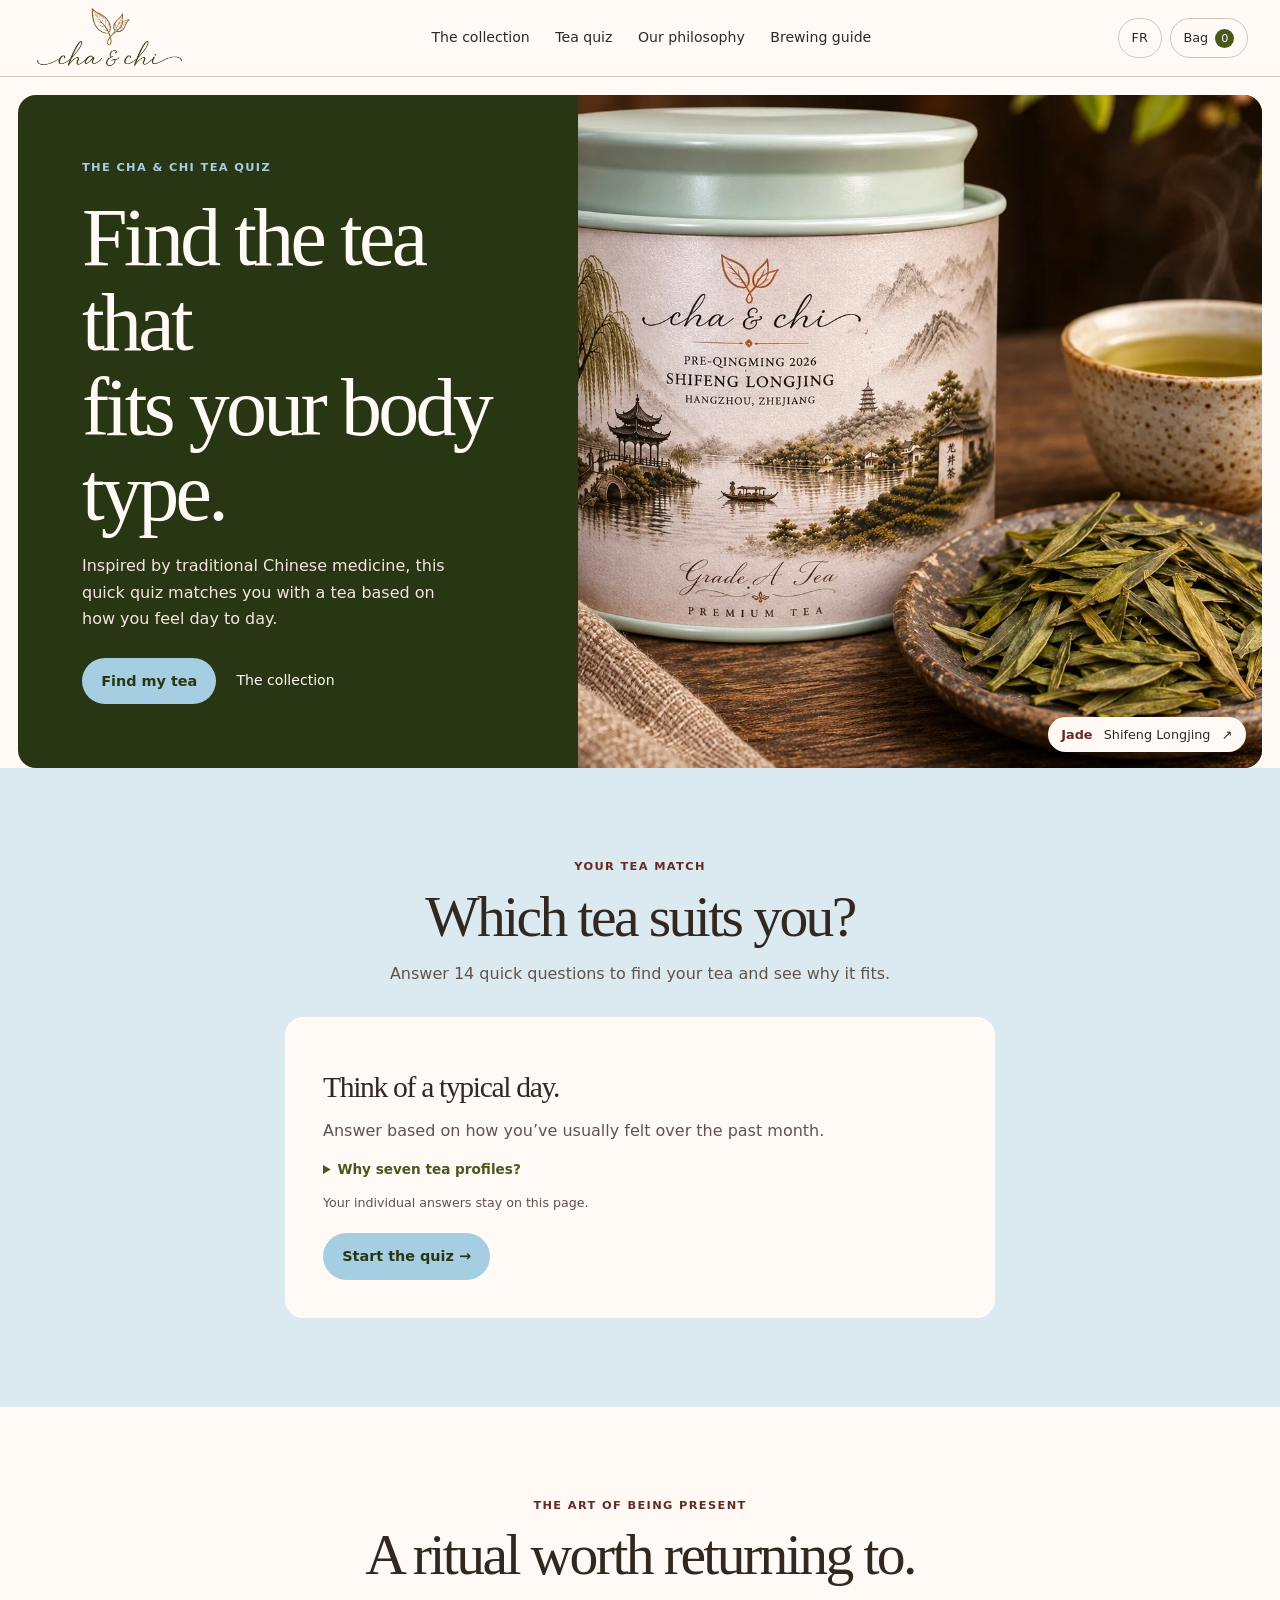
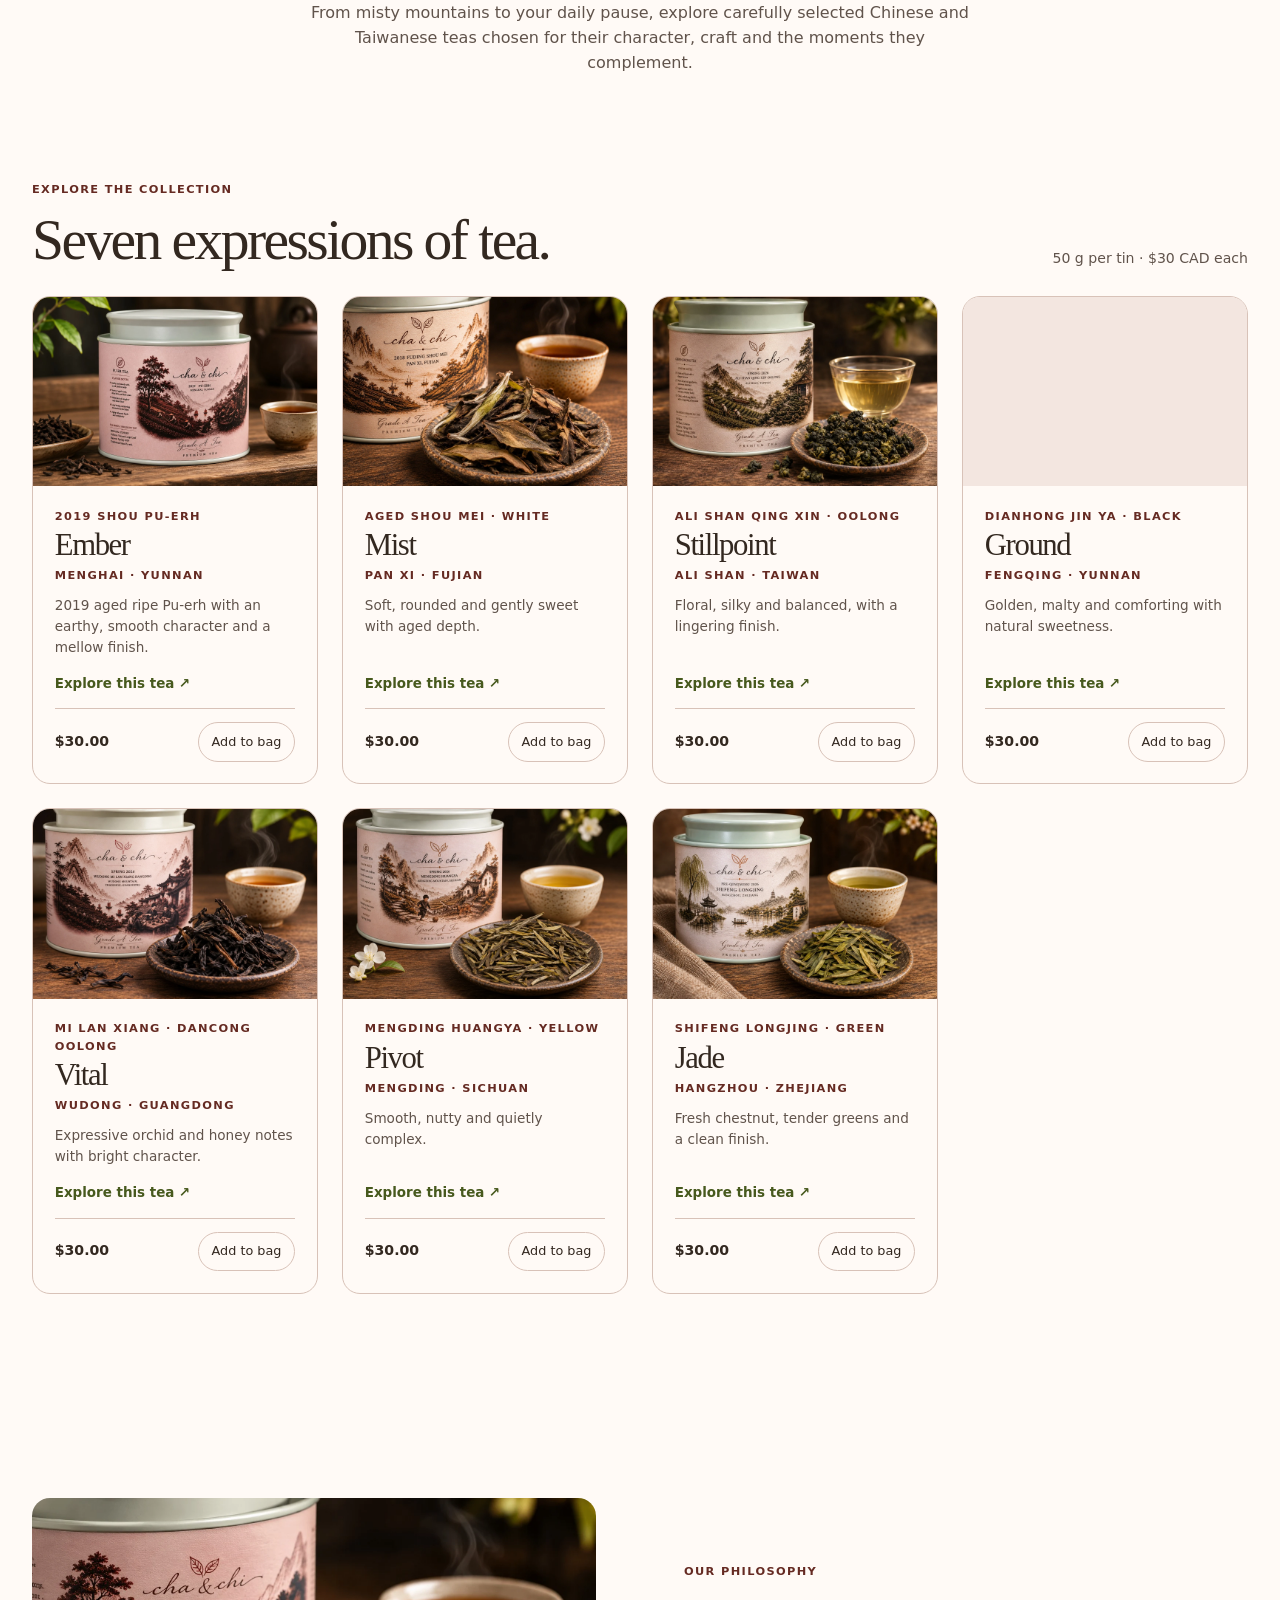
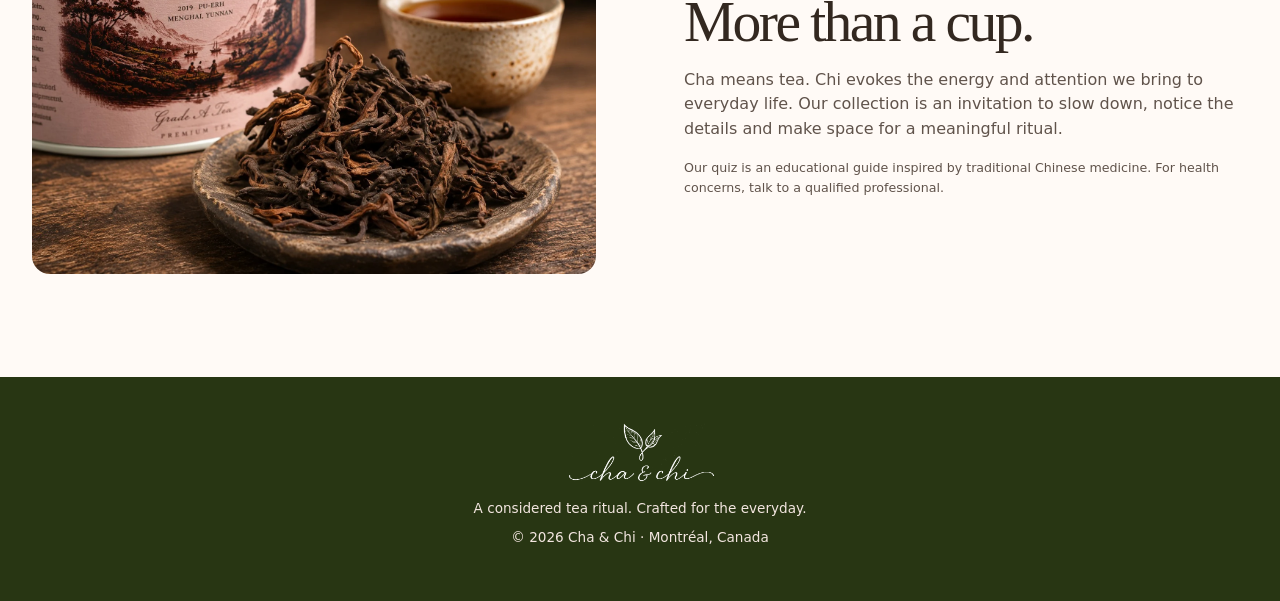
==== commit ea0e9a53: "Make the tea quiz pitch shorter and clearer" ====
--- a/index.html
+++ b/index.html
@@ -2,8 +2,8 @@
 <html lang="en"><head><meta charset="utf-8"><meta name="viewport" content="width=device-width,initial-scale=1"><meta name="theme-color" content="#47591d"><meta name="description" content="Cha & Chi — Chinese and Taiwanese loose-leaf tea, a bilingual tea discovery quiz, and a considered daily ritual."><link rel="icon" href="/favicon.svg" type="image/svg+xml"><title>Cha & Chi — Tea for your rhythm</title>
 <link rel="stylesheet" href="/theme.css"><link rel="stylesheet" href="/home.css"></head>
 <body><a class="skip" href="#collection">Skip to teas</a><header><nav class="nav"><a class="logo" href="#"><img class="brand-mark" src="/images/cha-chi-logo.png" alt="Cha &amp; Chi" width="570" height="229"></a><div class="links"><a href="#collection" data-i18n="navShop">The collection</a><a href="#ritual" data-i18n="navQuiz">Find your tea</a><a href="#story" data-i18n="navStory">Our philosophy</a><a href="/brewing.html" id="brewNav">Brewing guide</a></div><div class="nav-actions"><button class="smallbtn" id="lang" aria-label="Change language">FR</button><button class="smallbtn" id="cartOpen" aria-label="Open shopping bag"><span data-i18n="bag">Bag</span> <span class="cartcount" id="cartCount">0</span></button></div></nav></header>
-<main><section class="hero"><div class="hero-copy"><div class="eyebrow" data-i18n="heroEyebrow">A tea finder inspired by TCM</div><h1 data-i18n="heroTitle">Find the tea<br>for your rhythm.</h1><p data-i18n="heroText">From the morning alarm to your after-lunch slump, discover what your everyday rhythm says about the tea ritual that might suit you.</p><div class="hero-actions"><a class="cta" href="#ritual" data-i18n="quizCta">Take the quiz</a><a class="hero-secondary" href="#collection" data-i18n="navShop">The collection</a></div></div><a class="hero-art" href="/tea.html?tea=jade"><img src="/images/jade-hero.webp" alt="" width="1536" height="1024" fetchpriority="high"><span class="hero-caption"><strong>Jade</strong><span>Shifeng Longjing</span><span aria-hidden="true">↗</span></span></a></section>
-<section id="ritual" class="quiz"><div class="eyebrow" data-i18n="quizEyebrow">The Cha & Chi ritual finder</div><h2 data-i18n="quizTitle">Find your tea ritual.</h2><p data-i18n="quizIntro">Fourteen quick questions about how you wake up, eat, feel in a room, handle stress, and what flavours you crave. See your result right away.</p><div class="quiz-panel" id="quizPanel"></div></section>
+<main><section class="hero"><div class="hero-copy"><div class="eyebrow" data-i18n="heroEyebrow">The Cha & Chi Tea Quiz</div><h1 data-i18n="heroTitle">Find the tea that<br>fits your body type.</h1><p data-i18n="heroText">Inspired by traditional Chinese medicine, this quick quiz matches you with a tea based on how you feel day to day.</p><div class="hero-actions"><a class="cta" href="#ritual" data-i18n="quizCta">Find my tea</a><a class="hero-secondary" href="#collection" data-i18n="navShop">The collection</a></div></div><a class="hero-art" href="/tea.html?tea=jade"><img src="/images/jade-hero.webp" alt="" width="1536" height="1024" fetchpriority="high"><span class="hero-caption"><strong>Jade</strong><span>Shifeng Longjing</span><span aria-hidden="true">↗</span></span></a></section>
+<section id="ritual" class="quiz"><div class="eyebrow" data-i18n="quizEyebrow">Your tea match</div><h2 data-i18n="quizTitle">Which tea suits you?</h2><p data-i18n="quizIntro">Answer 14 quick questions to find your tea and see why it fits.</p><div class="quiz-panel" id="quizPanel"></div></section>
 <section class="intro container"><div class="eyebrow" data-i18n="introEyebrow">The art of being present</div><h2 data-i18n="introTitle">A ritual worth returning to.</h2><p data-i18n="introText">From misty mountains to your daily pause, explore carefully selected Chinese and Taiwanese teas chosen for their character, craft and the moments they complement.</p></section>
 <section id="collection" class="products container"><div class="section-head"><div><div class="eyebrow" data-i18n="collectionEyebrow">Explore the collection</div><h2 data-i18n="collectionTitle">Seven expressions of tea.</h2></div><p data-i18n="collectionNote">50 g per tin · $30 CAD each</p></div><div class="grid" id="products"></div></section>
 <section id="story" class="story container"><div class="story-art"><img src="/images/ember-lifestyle.webp" alt="" width="1536" height="1024" loading="lazy"></div><div><div class="eyebrow" data-i18n="storyEyebrow">Our philosophy</div><h2 data-i18n="storyTitle">More than a cup.</h2><p data-i18n="storyText">Cha means tea. Chi evokes the energy and attention we bring to everyday life. Our collection is an invitation to slow down, notice the details and make space for a meaningful ritual.</p><p class="notice" data-i18n="disclaimer">Our quiz is an educational guide inspired by traditional Chinese medicine. For health concerns, talk to a qualified professional.</p></div></section></main>
@@ -22,8 +22,8 @@
 {id:'jade',name:'Jade',type:'Shifeng Longjing · Green',origin:'Hangzhou · Zhejiang',en:'Fresh chestnut, tender greens and a clean finish.',fr:'Châtaigne fraîche, notes végétales et finale nette.'}
 ];
 const translations={
-en:{navShop:'The collection',navQuiz:'Tea quiz',quizCta:'Take the quiz',navStory:'Our philosophy',bag:'Bag',heroEyebrow:'A tea finder inspired by TCM',heroTitle:'Find the tea<br>for your rhythm.',heroText:'From the morning alarm to your after-lunch slump, discover what your everyday rhythm says about the tea ritual that might suit you.',introEyebrow:'The art of being present',introTitle:'A ritual worth returning to.',introText:'From misty mountains to your daily pause, explore carefully selected Chinese and Taiwanese teas chosen for their character, craft and the moments they complement.',collectionEyebrow:'Explore the collection',collectionTitle:'Seven expressions of tea.',collectionNote:'50 g per tin · $30 CAD each',quizEyebrow:'The Cha & Chi ritual finder',quizTitle:'Find your tea ritual.',quizIntro:'Fourteen quick questions about how you wake up, eat, feel in a room, handle stress, and what flavours you crave. See your result right away.',storyEyebrow:'Our philosophy',storyTitle:'More than a cup.',storyText:'Cha means tea. Chi evokes the energy and attention we bring to everyday life. Our collection is an invitation to slow down, notice the details and make space for a meaningful ritual.',disclaimer:'Our quiz is an educational guide inspired by traditional Chinese medicine. For health concerns, talk to a qualified professional.',footerText:'A considered tea ritual. Crafted for the everyday.',bagTitle:'Your bag',checkout:'Checkout coming soon',checkoutNote:'Checkout is not yet active. No payments are collected on this preview.',add:'Add to bag',details:'Explore this tea',empty:'Your bag is empty.',subtotal:'Subtotal',shipping:'Estimated shipping',free:'Free',shippingHint:'Free shipping on orders $60+',back:'Back',restart:'Start again',result:'Your tea match',resultText:'Based on your preferences, start with',question:'Question',of:'of',remove:'Remove',preview:'Preview only — checkout is not yet configured.'},
-fr:{navShop:'La collection',navQuiz:'Quiz de thé',quizCta:'Faire le quiz',navStory:'Notre philosophie',bag:'Panier',heroEyebrow:'Un quiz de thé inspiré de la MTC',heroTitle:'Trouvez le thé<br>à votre rythme.',heroText:'Du réveil au coup de barre après le dîner, explorez votre rythme quotidien et découvrez le rituel de thé qui pourrait vous convenir.',introEyebrow:'L’art du moment présent',introTitle:'Un rituel à retrouver.',introText:'Des montagnes brumeuses à votre pause quotidienne, découvrez des thés chinois et taïwanais sélectionnés pour leur caractère et leur savoir-faire.',collectionEyebrow:'Explorer la collection',collectionTitle:'Sept expressions du thé.',collectionNote:'50 g par boîte · 30 $ CA',quizEyebrow:'Le guide Cha & Chi',quizTitle:'Trouvez votre rituel de thé.',quizIntro:'Quatorze questions rapides sur votre réveil, vos repas, votre sensation de chaud ou de froid, le stress et les saveurs qui vous attirent. Votre résultat s’affiche aussitôt.',storyEyebrow:'Notre philosophie',storyTitle:'Plus qu’une tasse.',storyText:'Cha signifie thé. Chi évoque l’énergie et l’attention que nous portons au quotidien. Notre collection vous invite à ralentir et à savourer un rituel qui a du sens.',disclaimer:'Notre quiz est un guide éducatif inspiré de la médecine traditionnelle chinoise. Pour toute question de santé, consultez un professionnel qualifié.',footerText:'Un rituel du thé réfléchi, pour chaque jour.',bagTitle:'Votre panier',checkout:'Paiement bientôt disponible',checkoutNote:'Le paiement n’est pas encore activé. Aucun paiement n’est prélevé sur cet aperçu.',add:'Ajouter',details:'Découvrir ce thé',empty:'Votre panier est vide.',subtotal:'Sous-total',shipping:'Livraison estimée',free:'Gratuite',shippingHint:'Livraison gratuite dès 60 $',back:'Retour',restart:'Recommencer',result:'Votre thé idéal',resultText:'Selon vos préférences, commencez par',question:'Question',of:'sur',remove:'Retirer',preview:'Aperçu seulement — le paiement n’est pas encore configuré.'}};
+en:{navShop:'The collection',navQuiz:'Tea quiz',quizCta:'Find my tea',navStory:'Our philosophy',bag:'Bag',heroEyebrow:'The Cha & Chi Tea Quiz',heroTitle:'Find the tea that<br>fits your body type.',heroText:'Inspired by traditional Chinese medicine, this quick quiz matches you with a tea based on how you feel day to day.',introEyebrow:'The art of being present',introTitle:'A ritual worth returning to.',introText:'From misty mountains to your daily pause, explore carefully selected Chinese and Taiwanese teas chosen for their character, craft and the moments they complement.',collectionEyebrow:'Explore the collection',collectionTitle:'Seven expressions of tea.',collectionNote:'50 g per tin · $30 CAD each',quizEyebrow:'Your tea match',quizTitle:'Which tea suits you?',quizIntro:'Answer 14 quick questions to find your tea and see why it fits.',storyEyebrow:'Our philosophy',storyTitle:'More than a cup.',storyText:'Cha means tea. Chi evokes the energy and attention we bring to everyday life. Our collection is an invitation to slow down, notice the details and make space for a meaningful ritual.',disclaimer:'Our quiz is an educational guide inspired by traditional Chinese medicine. For health concerns, talk to a qualified professional.',footerText:'A considered tea ritual. Crafted for the everyday.',bagTitle:'Your bag',checkout:'Checkout coming soon',checkoutNote:'Checkout is not yet active. No payments are collected on this preview.',add:'Add to bag',details:'Explore this tea',empty:'Your bag is empty.',subtotal:'Subtotal',shipping:'Estimated shipping',free:'Free',shippingHint:'Free shipping on orders $60+',back:'Back',restart:'Start again',result:'Your tea match',resultText:'Based on your preferences, start with',question:'Question',of:'of',remove:'Remove',preview:'Preview only — checkout is not yet configured.'},
+fr:{navShop:'La collection',navQuiz:'Quiz de thé',quizCta:'Trouver mon thé',navStory:'Notre philosophie',bag:'Panier',heroEyebrow:'Le quiz de thé Cha & Chi',heroTitle:'Trouvez le thé<br>qui vous correspond.',heroText:'Inspiré de la médecine traditionnelle chinoise, ce court quiz vous propose un thé selon votre profil et la façon dont vous vous sentez au quotidien.',introEyebrow:'L’art du moment présent',introTitle:'Un rituel à retrouver.',introText:'Des montagnes brumeuses à votre pause quotidienne, découvrez des thés chinois et taïwanais sélectionnés pour leur caractère et leur savoir-faire.',collectionEyebrow:'Explorer la collection',collectionTitle:'Sept expressions du thé.',collectionNote:'50 g par boîte · 30 $ CA',quizEyebrow:'Votre profil de thé',quizTitle:'Quel thé vous convient?',quizIntro:'Répondez à 14 questions rapides pour découvrir votre thé et pourquoi il vous convient.',storyEyebrow:'Notre philosophie',storyTitle:'Plus qu’une tasse.',storyText:'Cha signifie thé. Chi évoque l’énergie et l’attention que nous portons au quotidien. Notre collection vous invite à ralentir et à savourer un rituel qui a du sens.',disclaimer:'Notre quiz est un guide éducatif inspiré de la médecine traditionnelle chinoise. Pour toute question de santé, consultez un professionnel qualifié.',footerText:'Un rituel du thé réfléchi, pour chaque jour.',bagTitle:'Votre panier',checkout:'Paiement bientôt disponible',checkoutNote:'Le paiement n’est pas encore activé. Aucun paiement n’est prélevé sur cet aperçu.',add:'Ajouter',details:'Découvrir ce thé',empty:'Votre panier est vide.',subtotal:'Sous-total',shipping:'Livraison estimée',free:'Gratuite',shippingHint:'Livraison gratuite dès 60 $',back:'Retour',restart:'Recommencer',result:'Votre thé idéal',resultText:'Selon vos préférences, commencez par',question:'Question',of:'sur',remove:'Retirer',preview:'Aperçu seulement — le paiement n’est pas encore configuré.'}};
 let lang=localStorage.getItem('cc-lang')==='fr'?'fr':'en';let cart={};try{cart=JSON.parse(localStorage.getItem('cc-cart')||'{}')||{}}catch{}let checkoutEnabled=false;let checkoutBusy=false;const $=id=>document.getElementById(id),t=k=>translations[lang][k],money=n=>new Intl.NumberFormat(lang==='fr'?'fr-CA':'en-CA',{style:'currency',currency:'CAD'}).format(n);
 function translate(){document.documentElement.lang=lang;document.querySelectorAll('[data-i18n]').forEach(el=>{const v=t(el.dataset.i18n);if(el.dataset.i18n==='heroTitle')el.innerHTML=v;else el.textContent=v});$('lang').textContent=lang==='en'?'FR':'EN';$('brewNav').textContent=lang==='fr'?'Guide d’infusion':'Brewing guide';renderProducts();renderQuiz();renderCart()}
 function renderProducts() {
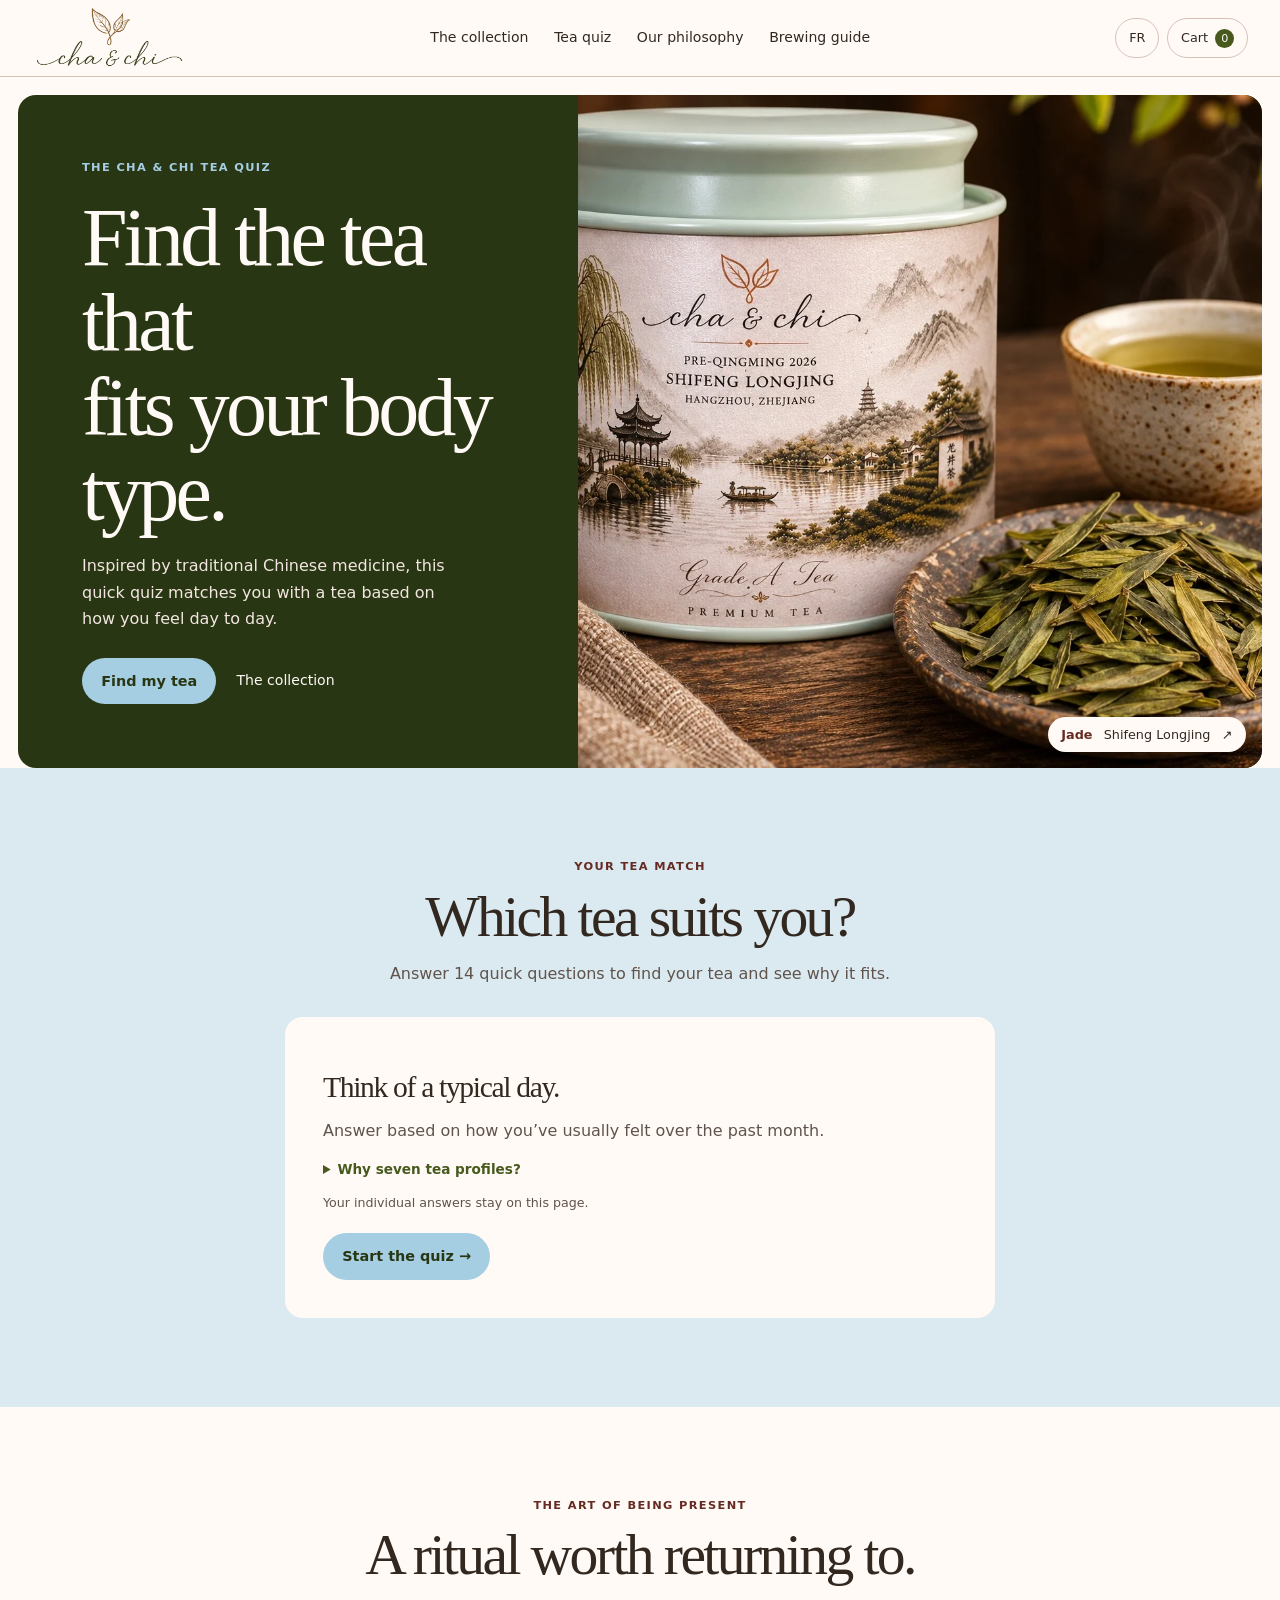
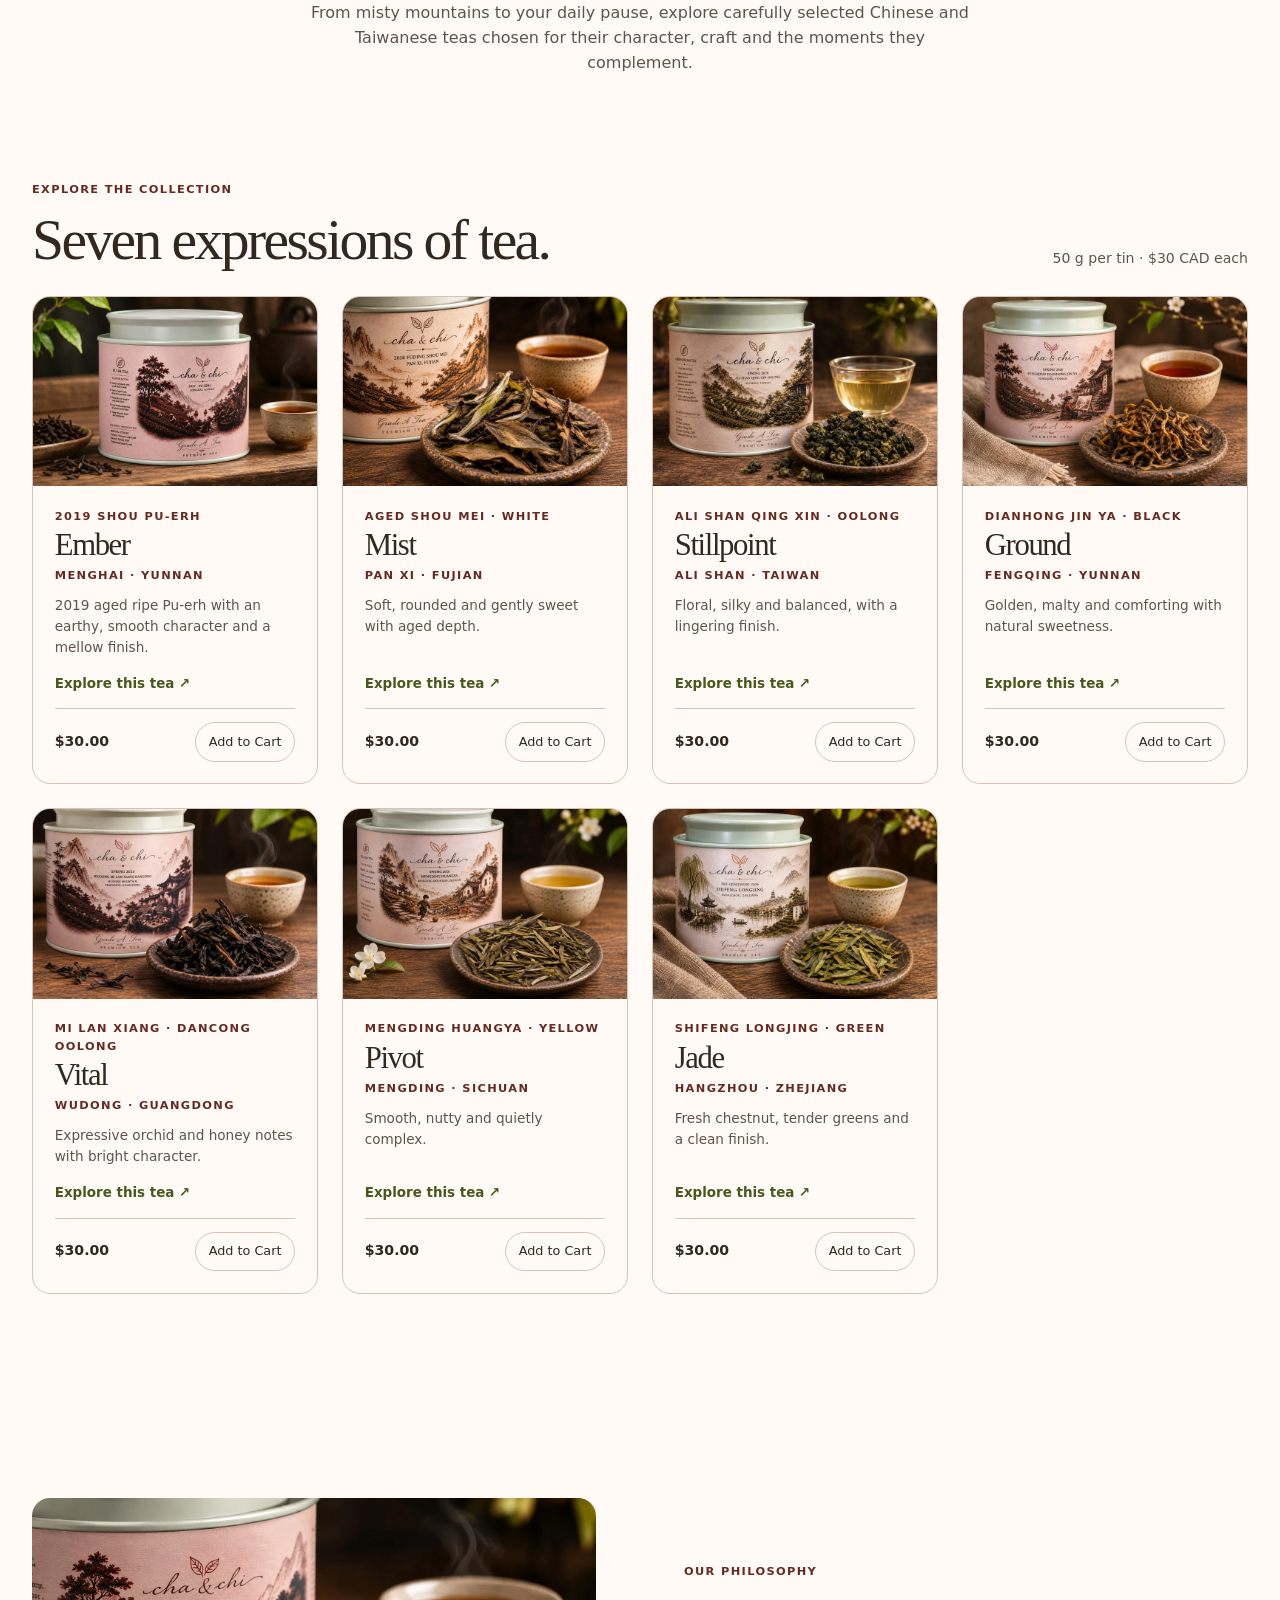
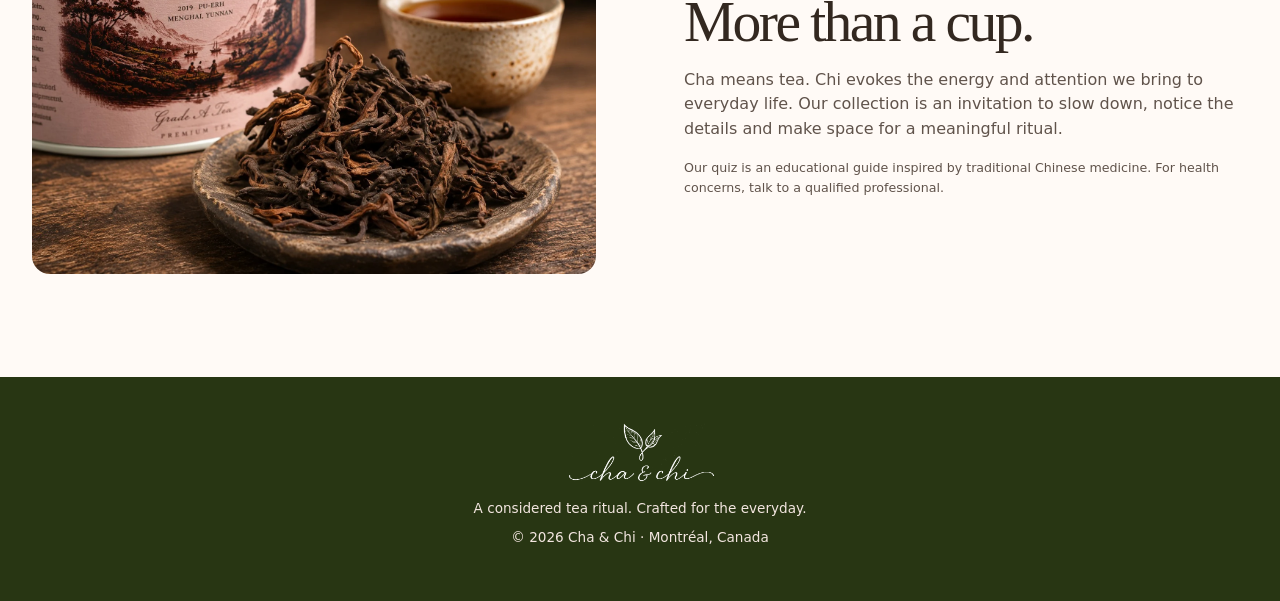
==== commit 235d99a0: "Improve quiz result styling and use Add to Cart wording" ====
--- a/index.html
+++ b/index.html
@@ -1,6 +1,18 @@
 <!doctype html>
 <html lang="en"><head><meta charset="utf-8"><meta name="viewport" content="width=device-width,initial-scale=1"><meta name="theme-color" content="#47591d"><meta name="description" content="Cha & Chi — Chinese and Taiwanese loose-leaf tea, a bilingual tea discovery quiz, and a considered daily ritual."><link rel="icon" href="/favicon.svg" type="image/svg+xml"><title>Cha & Chi — Tea for your rhythm</title>
-<link rel="stylesheet" href="/theme.css"><link rel="stylesheet" href="/home.css"></head>
+<link rel="stylesheet" href="/theme.css"><link rel="stylesheet" href="/home.css"><style>
+.quiz-result-heading{display:flex;align-items:center;justify-content:space-between;gap:20px;padding:24px 26px;margin:18px 0;background:#f0efe6;border-left:4px solid #a78049;border-radius:4px}
+.quiz-result-heading h3{margin:8px 0 0;font-size:clamp(29px,4vw,45px);line-height:1.13}
+.quiz-result-label,.quiz-tea-kicker{font-size:11px;letter-spacing:2px;font-weight:700;color:#947347}
+.quiz-result-icon{display:grid;place-items:center;flex:none;width:75px;height:75px;border-radius:50%;background:#19271f;color:#e0c99b;font:44px Georgia,serif}
+.quiz-match{border:1px solid #deded3;border-radius:8px;overflow:hidden;background:#fffdf7}
+.quiz-match img{object-fit:cover}
+.quiz-match strong{font:36px Georgia,serif;display:block;margin:8px 0 3px}
+.quiz-real-tea{font:23px Georgia,serif;color:#253228;margin:0 0 16px}
+.quiz-buy{background:#19271f;color:white;padding:15px 22px;border:0;font-weight:700}
+.quiz-actions{display:flex;gap:12px;align-items:center;flex-wrap:wrap}
+@media(max-width:650px){.quiz-result-heading{padding:18px}.quiz-result-icon{width:55px;height:55px;font-size:31px}.quiz-match strong{font-size:29px}.quiz-real-tea{font-size:20px}}
+</style></head>
 <body><a class="skip" href="#collection">Skip to teas</a><header><nav class="nav"><a class="logo" href="#"><img class="brand-mark" src="/images/cha-chi-logo.png" alt="Cha &amp; Chi" width="570" height="229"></a><div class="links"><a href="#collection" data-i18n="navShop">The collection</a><a href="#ritual" data-i18n="navQuiz">Find your tea</a><a href="#story" data-i18n="navStory">Our philosophy</a><a href="/brewing.html" id="brewNav">Brewing guide</a></div><div class="nav-actions"><button class="smallbtn" id="lang" aria-label="Change language">FR</button><button class="smallbtn" id="cartOpen" aria-label="Open shopping bag"><span data-i18n="bag">Bag</span> <span class="cartcount" id="cartCount">0</span></button></div></nav></header>
 <main><section class="hero"><div class="hero-copy"><div class="eyebrow" data-i18n="heroEyebrow">The Cha & Chi Tea Quiz</div><h1 data-i18n="heroTitle">Find the tea that<br>fits your body type.</h1><p data-i18n="heroText">Inspired by traditional Chinese medicine, this quick quiz matches you with a tea based on how you feel day to day.</p><div class="hero-actions"><a class="cta" href="#ritual" data-i18n="quizCta">Find my tea</a><a class="hero-secondary" href="#collection" data-i18n="navShop">The collection</a></div></div><a class="hero-art" href="/tea.html?tea=jade"><img src="/images/jade-hero.webp" alt="" width="1536" height="1024" fetchpriority="high"><span class="hero-caption"><strong>Jade</strong><span>Shifeng Longjing</span><span aria-hidden="true">↗</span></span></a></section>
 <section id="ritual" class="quiz"><div class="eyebrow" data-i18n="quizEyebrow">Your tea match</div><h2 data-i18n="quizTitle">Which tea suits you?</h2><p data-i18n="quizIntro">Answer 14 quick questions to find your tea and see why it fits.</p><div class="quiz-panel" id="quizPanel"></div></section>
@@ -22,7 +34,7 @@
 {id:'jade',name:'Jade',type:'Shifeng Longjing · Green',origin:'Hangzhou · Zhejiang',en:'Fresh chestnut, tender greens and a clean finish.',fr:'Châtaigne fraîche, notes végétales et finale nette.'}
 ];
 const translations={
-en:{navShop:'The collection',navQuiz:'Tea quiz',quizCta:'Find my tea',navStory:'Our philosophy',bag:'Bag',heroEyebrow:'The Cha & Chi Tea Quiz',heroTitle:'Find the tea that<br>fits your body type.',heroText:'Inspired by traditional Chinese medicine, this quick quiz matches you with a tea based on how you feel day to day.',introEyebrow:'The art of being present',introTitle:'A ritual worth returning to.',introText:'From misty mountains to your daily pause, explore carefully selected Chinese and Taiwanese teas chosen for their character, craft and the moments they complement.',collectionEyebrow:'Explore the collection',collectionTitle:'Seven expressions of tea.',collectionNote:'50 g per tin · $30 CAD each',quizEyebrow:'Your tea match',quizTitle:'Which tea suits you?',quizIntro:'Answer 14 quick questions to find your tea and see why it fits.',storyEyebrow:'Our philosophy',storyTitle:'More than a cup.',storyText:'Cha means tea. Chi evokes the energy and attention we bring to everyday life. Our collection is an invitation to slow down, notice the details and make space for a meaningful ritual.',disclaimer:'Our quiz is an educational guide inspired by traditional Chinese medicine. For health concerns, talk to a qualified professional.',footerText:'A considered tea ritual. Crafted for the everyday.',bagTitle:'Your bag',checkout:'Checkout coming soon',checkoutNote:'Checkout is not yet active. No payments are collected on this preview.',add:'Add to bag',details:'Explore this tea',empty:'Your bag is empty.',subtotal:'Subtotal',shipping:'Estimated shipping',free:'Free',shippingHint:'Free shipping on orders $60+',back:'Back',restart:'Start again',result:'Your tea match',resultText:'Based on your preferences, start with',question:'Question',of:'of',remove:'Remove',preview:'Preview only — checkout is not yet configured.'},
+en:{navShop:'The collection',navQuiz:'Tea quiz',quizCta:'Find my tea',navStory:'Our philosophy',bag:'Cart',heroEyebrow:'The Cha & Chi Tea Quiz',heroTitle:'Find the tea that<br>fits your body type.',heroText:'Inspired by traditional Chinese medicine, this quick quiz matches you with a tea based on how you feel day to day.',introEyebrow:'The art of being present',introTitle:'A ritual worth returning to.',introText:'From misty mountains to your daily pause, explore carefully selected Chinese and Taiwanese teas chosen for their character, craft and the moments they complement.',collectionEyebrow:'Explore the collection',collectionTitle:'Seven expressions of tea.',collectionNote:'50 g per tin · $30 CAD each',quizEyebrow:'Your tea match',quizTitle:'Which tea suits you?',quizIntro:'Answer 14 quick questions to find your tea and see why it fits.',storyEyebrow:'Our philosophy',storyTitle:'More than a cup.',storyText:'Cha means tea. Chi evokes the energy and attention we bring to everyday life. Our collection is an invitation to slow down, notice the details and make space for a meaningful ritual.',disclaimer:'Our quiz is an educational guide inspired by traditional Chinese medicine. For health concerns, talk to a qualified professional.',footerText:'A considered tea ritual. Crafted for the everyday.',bagTitle:'Your cart',checkout:'Checkout coming soon',checkoutNote:'Checkout is not yet active. No payments are collected on this preview.',add:'Add to Cart',details:'Explore this tea',empty:'Your bag is empty.',subtotal:'Subtotal',shipping:'Estimated shipping',free:'Free',shippingHint:'Free shipping on orders $60+',back:'Back',restart:'Start again',result:'Your tea match',resultText:'Based on your preferences, start with',question:'Question',of:'of',remove:'Remove',preview:'Preview only — checkout is not yet configured.'},
 fr:{navShop:'La collection',navQuiz:'Quiz de thé',quizCta:'Trouver mon thé',navStory:'Notre philosophie',bag:'Panier',heroEyebrow:'Le quiz de thé Cha & Chi',heroTitle:'Trouvez le thé<br>qui vous correspond.',heroText:'Inspiré de la médecine traditionnelle chinoise, ce court quiz vous propose un thé selon votre profil et la façon dont vous vous sentez au quotidien.',introEyebrow:'L’art du moment présent',introTitle:'Un rituel à retrouver.',introText:'Des montagnes brumeuses à votre pause quotidienne, découvrez des thés chinois et taïwanais sélectionnés pour leur caractère et leur savoir-faire.',collectionEyebrow:'Explorer la collection',collectionTitle:'Sept expressions du thé.',collectionNote:'50 g par boîte · 30 $ CA',quizEyebrow:'Votre profil de thé',quizTitle:'Quel thé vous convient?',quizIntro:'Répondez à 14 questions rapides pour découvrir votre thé et pourquoi il vous convient.',storyEyebrow:'Notre philosophie',storyTitle:'Plus qu’une tasse.',storyText:'Cha signifie thé. Chi évoque l’énergie et l’attention que nous portons au quotidien. Notre collection vous invite à ralentir et à savourer un rituel qui a du sens.',disclaimer:'Notre quiz est un guide éducatif inspiré de la médecine traditionnelle chinoise. Pour toute question de santé, consultez un professionnel qualifié.',footerText:'Un rituel du thé réfléchi, pour chaque jour.',bagTitle:'Votre panier',checkout:'Paiement bientôt disponible',checkoutNote:'Le paiement n’est pas encore activé. Aucun paiement n’est prélevé sur cet aperçu.',add:'Ajouter',details:'Découvrir ce thé',empty:'Votre panier est vide.',subtotal:'Sous-total',shipping:'Livraison estimée',free:'Gratuite',shippingHint:'Livraison gratuite dès 60 $',back:'Retour',restart:'Recommencer',result:'Votre thé idéal',resultText:'Selon vos préférences, commencez par',question:'Question',of:'sur',remove:'Retirer',preview:'Aperçu seulement — le paiement n’est pas encore configuré.'}};
 let lang=localStorage.getItem('cc-lang')==='fr'?'fr':'en';let cart={};try{cart=JSON.parse(localStorage.getItem('cc-cart')||'{}')||{}}catch{}let checkoutEnabled=false;let checkoutBusy=false;const $=id=>document.getElementById(id),t=k=>translations[lang][k],money=n=>new Intl.NumberFormat(lang==='fr'?'fr-CA':'en-CA',{style:'currency',currency:'CAD'}).format(n);
 function translate(){document.documentElement.lang=lang;document.querySelectorAll('[data-i18n]').forEach(el=>{const v=t(el.dataset.i18n);if(el.dataset.i18n==='heroTitle')el.innerHTML=v;else el.textContent=v});$('lang').textContent=lang==='en'?'FR':'EN';$('brewNav').textContent=lang==='fr'?'Guide d’infusion':'Brewing guide';renderProducts();renderQuiz();renderCart()}
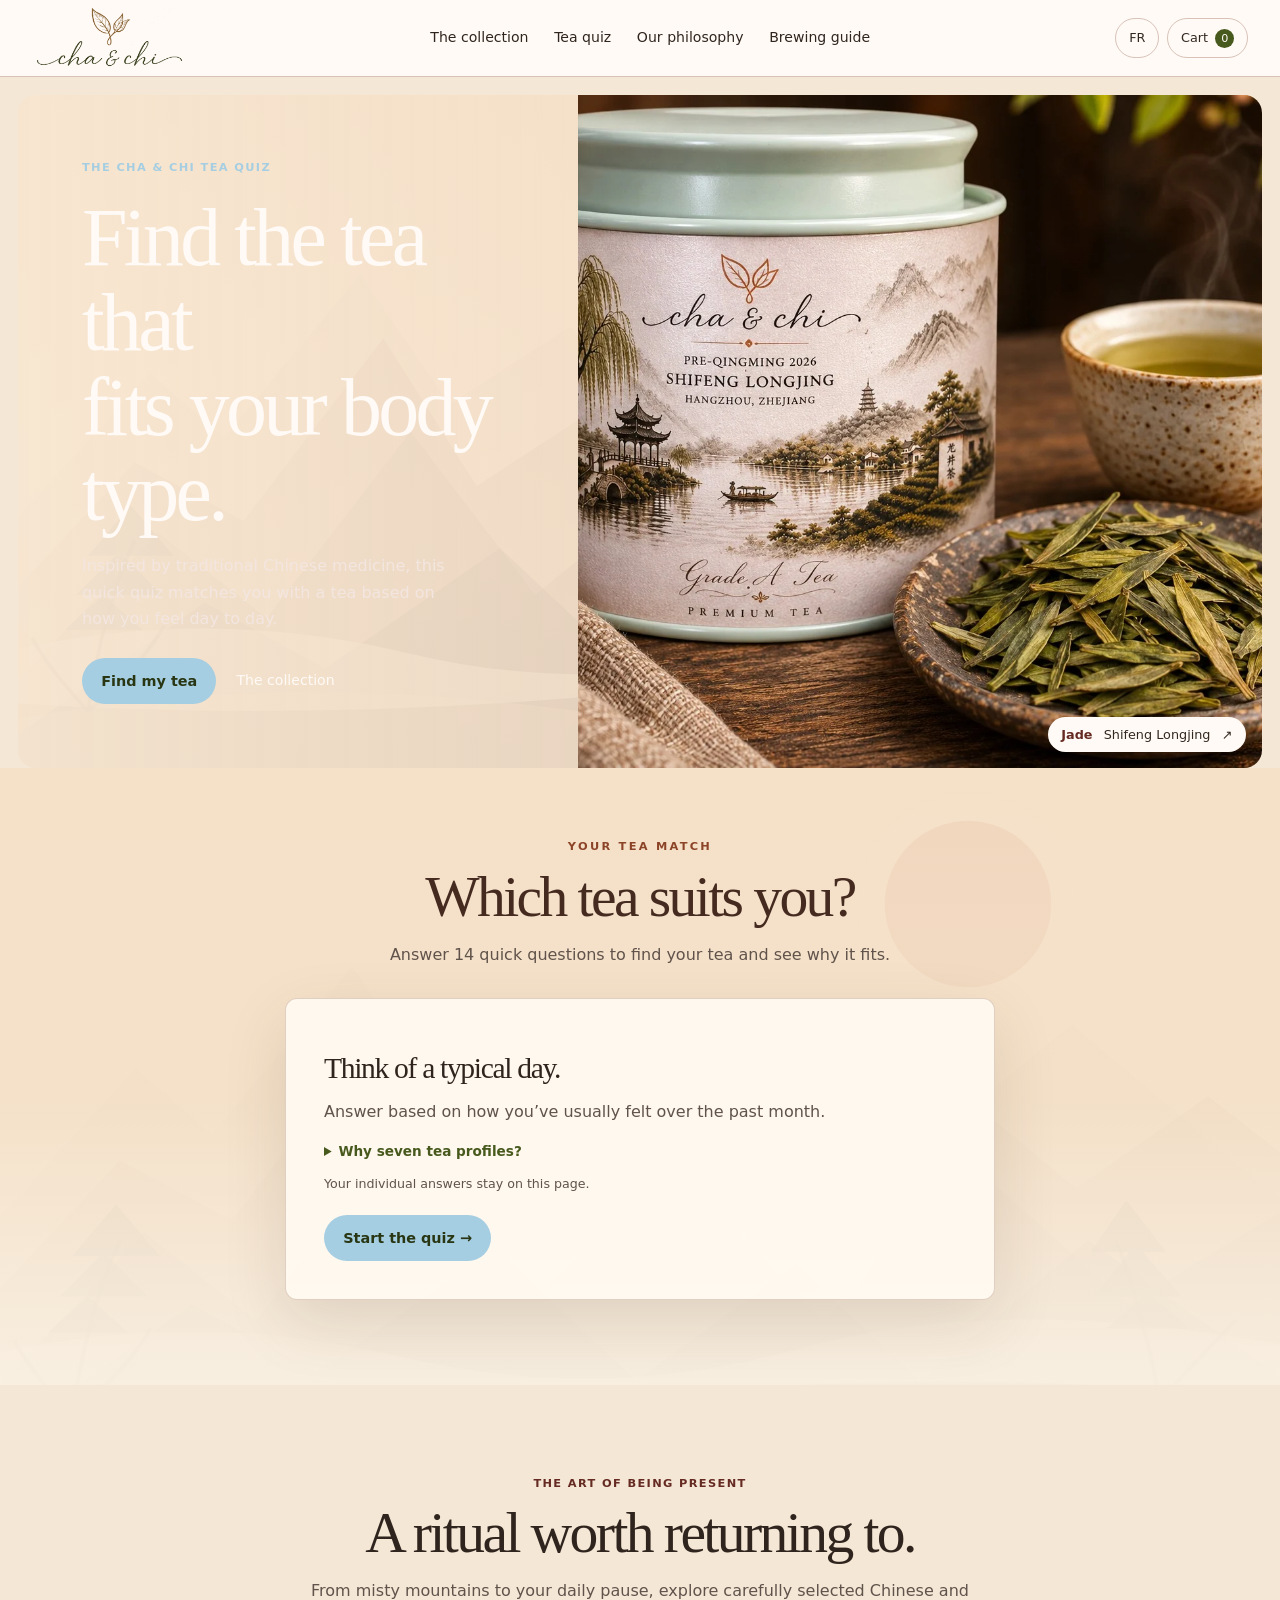
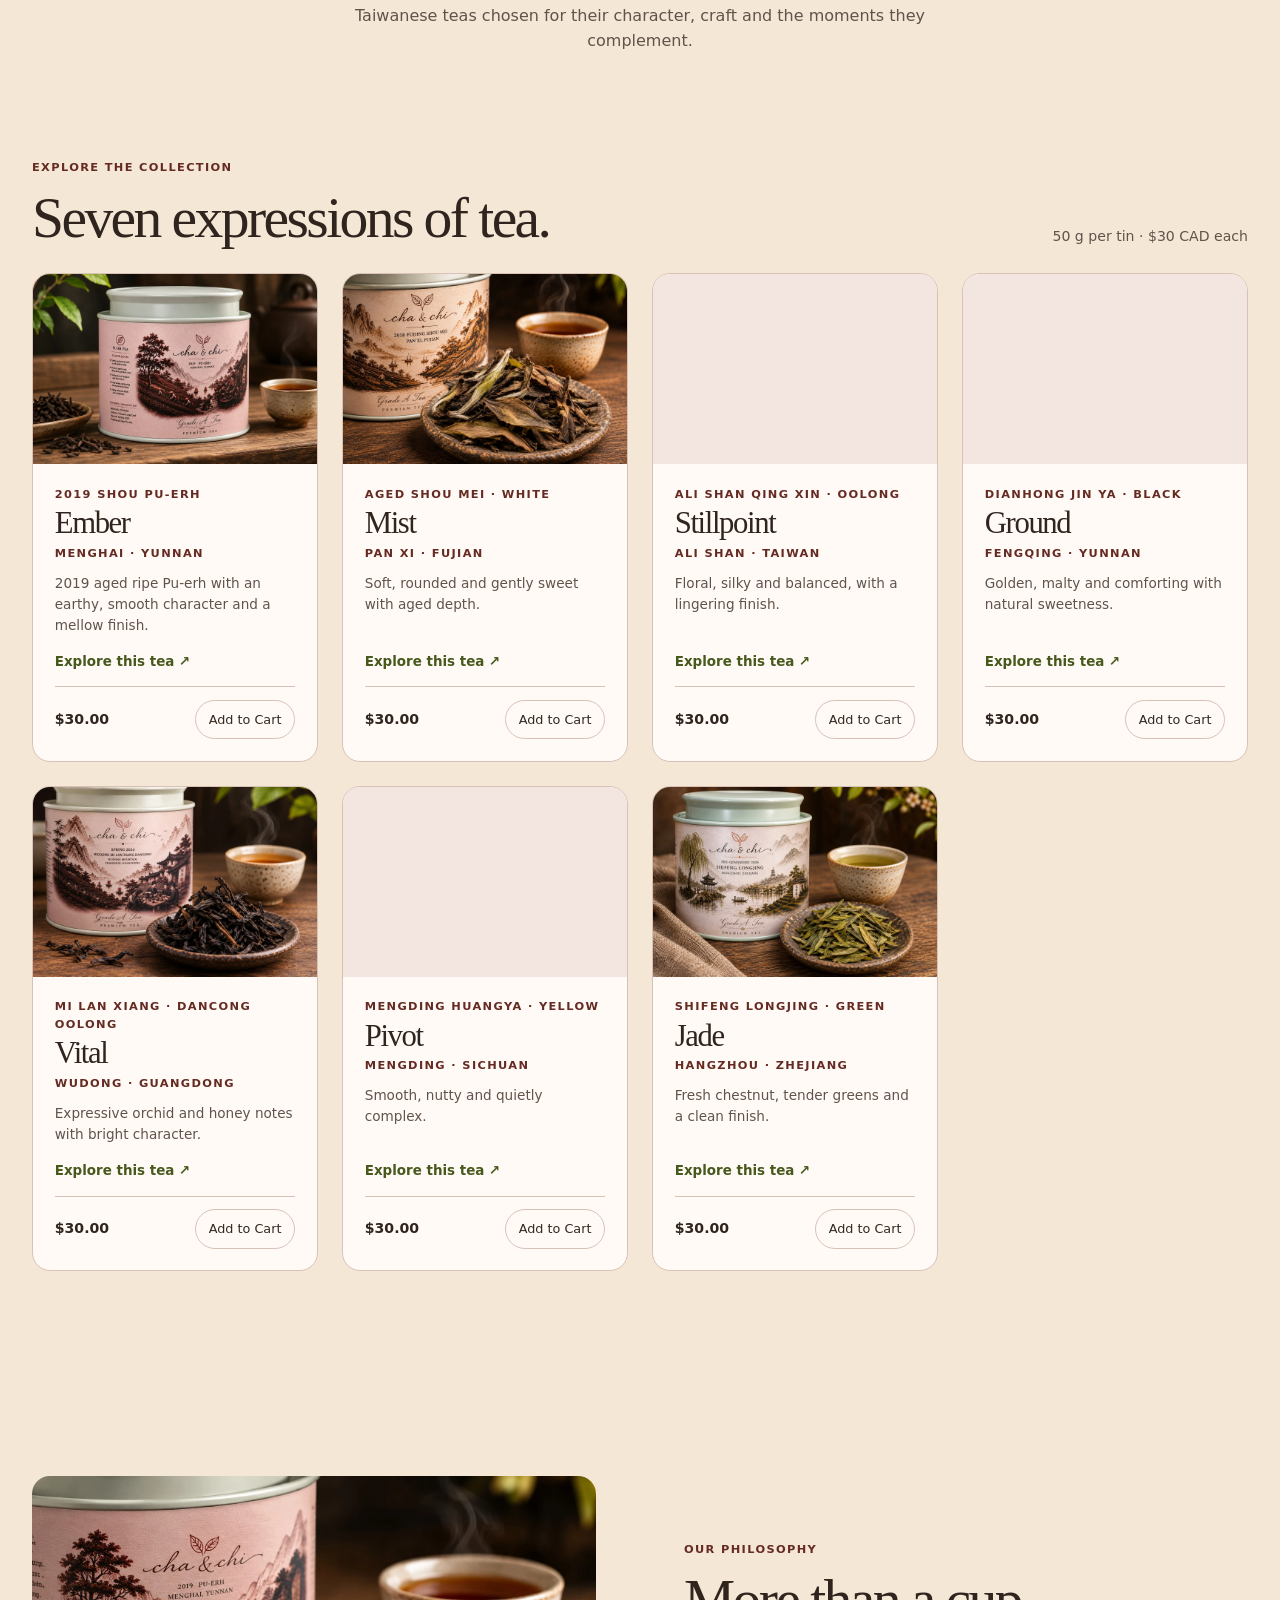
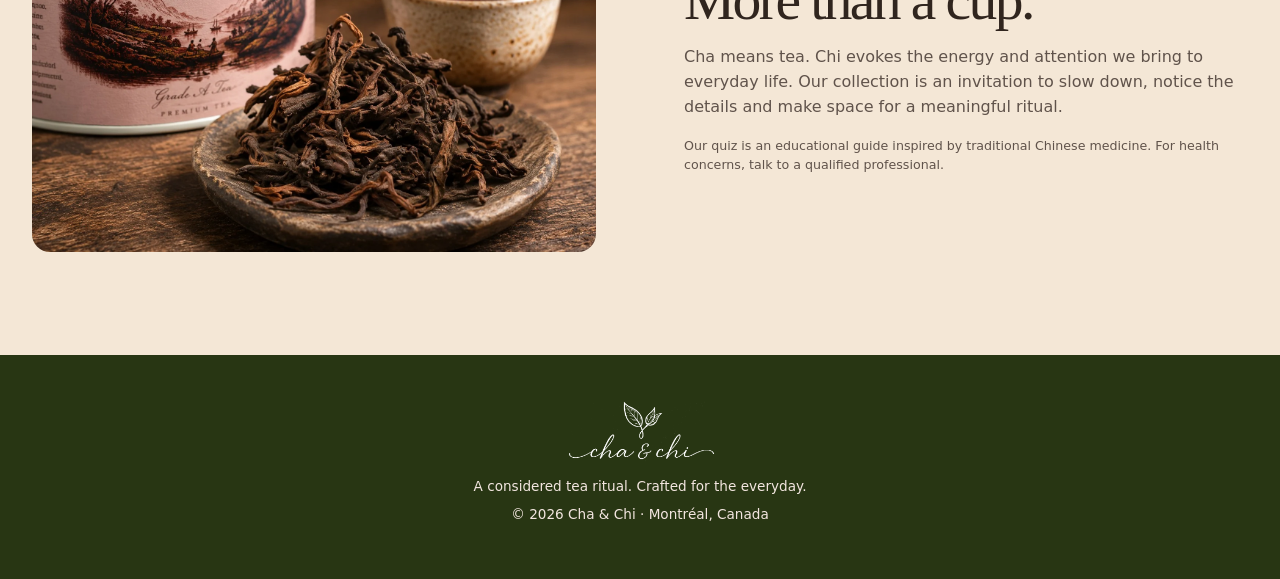
==== commit 0b844ba4: "Redesign Cha & Chi quiz with ochre mountain art, original tea photography and cha qi report cards" ====
--- a/index.html
+++ b/index.html
@@ -12,6 +12,39 @@
 .quiz-buy{background:#19271f;color:white;padding:15px 22px;border:0;font-weight:700}
 .quiz-actions{display:flex;gap:12px;align-items:center;flex-wrap:wrap}
 @media(max-width:650px){.quiz-result-heading{padding:18px}.quiz-result-icon{width:55px;height:55px;font-size:31px}.quiz-match strong{font-size:29px}.quiz-real-tea{font-size:20px}}
+
+/* Cha & Chi — mountain tea atelier */
+:root{--cha-ochre:#a75d31;--cha-rust:#813e28;--cha-ink:#30251e;--cha-parchment:#f7e9d7}
+body{background:#f4e7d6;color:var(--cha-ink)}
+.hero{background:linear-gradient(90deg,rgba(248,231,210,.95),rgba(247,225,203,.72)),url('/images/mountain-ink-landscape.svg') center/cover}
+#ritual.quiz{position:relative;background:linear-gradient(180deg,rgba(248,230,208,.82),rgba(245,226,202,.93) 54%,rgba(250,241,227,.97)),url('/images/mountain-ink-landscape.svg') center top/cover;padding-top:70px;padding-bottom:85px}
+#ritual.quiz>.eyebrow{color:#8c4429;letter-spacing:.2em}
+#ritual.quiz>h2{color:#452a20;font-family:Georgia,serif}
+#ritual .quiz-panel{background:rgba(255,250,241,.92);border:1px solid rgba(137,82,52,.25);box-shadow:0 22px 65px rgba(69,42,25,.12);border-radius:12px;overflow:hidden}
+.quiz-result-heading{background:linear-gradient(120deg,#f1d3b2,#f9ecdb);border-left:4px solid #a75d31}
+.quiz-result-label,.quiz-tea-kicker{color:#914a2b}
+.quiz-result-icon{background:#663b2c;color:#f2d2a7}
+.quiz-match{display:grid;grid-template-columns:minmax(0,1fr) minmax(0,1.1fr);background:#fff9ee;border:1px solid #ddc2a4;border-radius:12px;box-shadow:0 12px 35px rgba(81,44,23,.08)}
+.quiz-product-visual{position:relative;min-width:0;background:#e8d2b6;overflow:hidden}
+.quiz-product-visual>img{width:100%;height:100%;min-height:430px;object-fit:cover;display:block}
+.quiz-photo-seal{position:absolute;bottom:18px;left:18px;padding:9px 13px;background:rgba(58,38,27,.86);color:#f7e7ce;font-size:10px;letter-spacing:1.8px}
+.quiz-match>div:last-child{padding:28px}
+.quiz-real-tea{color:#8d452c}
+.quiz-photo-thumbs{display:flex;align-items:center;gap:13px;border-top:1px solid #e6d3bc;padding-top:13px;margin-top:15px;color:#795a46;font-size:12px}
+.quiz-photo-thumbs img{width:76px;height:70px;object-fit:cover;border-radius:5px;flex:none}
+.cha-qi-panel{display:grid;grid-template-columns:90px 1fr;gap:24px;align-items:start;background:linear-gradient(120deg,#3b2c27,#75442e);color:#f9e6cb;border-radius:12px;padding:31px;margin:25px 0;box-shadow:0 14px 35px rgba(47,28,21,.17)}
+.cha-qi-symbol{display:grid;place-items:center;width:84px;height:84px;border:1px solid rgba(246,211,160,.55);border-radius:50%;font:53px Georgia,serif;color:#f4c58b}
+.cha-qi-eyebrow{color:#dba873;font-size:11px;font-weight:700;letter-spacing:2px}
+.cha-qi-panel h4{font:clamp(24px,3vw,33px) Georgia,serif;color:#f9e6cb;margin:8px 0 12px}
+.cha-qi-panel strong{color:#f4c58b;font:21px Georgia,serif}
+.cha-qi-panel p{line-height:1.7;margin:12px 0}
+.cha-qi-panel small{color:#e1c7ae;line-height:1.6}
+.quiz-reasons>div,.quiz-report{background:rgba(255,248,237,.9);border-color:#e2c9ad}
+.quiz-report-intro{text-align:center;color:#96512f;font-size:12px;font-weight:700;letter-spacing:2px;margin:26px 0 8px}
+.quiz-report-intro span{font-size:22px;vertical-align:middle;margin-right:8px}
+.quiz-buy{background:#a75d31;border-radius:5px;color:#fff7ed}
+.quiz-buy:hover{background:#7e3d26}
+@media(max-width:750px){.quiz-match{grid-template-columns:1fr}.quiz-product-visual>img{min-height:280px;max-height:390px}.quiz-match>div:last-child{padding:20px}.cha-qi-panel{grid-template-columns:1fr;padding:24px}.cha-qi-symbol{width:65px;height:65px;font-size:40px}}
 </style></head>
 <body><a class="skip" href="#collection">Skip to teas</a><header><nav class="nav"><a class="logo" href="#"><img class="brand-mark" src="/images/cha-chi-logo.png" alt="Cha &amp; Chi" width="570" height="229"></a><div class="links"><a href="#collection" data-i18n="navShop">The collection</a><a href="#ritual" data-i18n="navQuiz">Find your tea</a><a href="#story" data-i18n="navStory">Our philosophy</a><a href="/brewing.html" id="brewNav">Brewing guide</a></div><div class="nav-actions"><button class="smallbtn" id="lang" aria-label="Change language">FR</button><button class="smallbtn" id="cartOpen" aria-label="Open shopping bag"><span data-i18n="bag">Bag</span> <span class="cartcount" id="cartCount">0</span></button></div></nav></header>
 <main><section class="hero"><div class="hero-copy"><div class="eyebrow" data-i18n="heroEyebrow">The Cha & Chi Tea Quiz</div><h1 data-i18n="heroTitle">Find the tea that<br>fits your body type.</h1><p data-i18n="heroText">Inspired by traditional Chinese medicine, this quick quiz matches you with a tea based on how you feel day to day.</p><div class="hero-actions"><a class="cta" href="#ritual" data-i18n="quizCta">Find my tea</a><a class="hero-secondary" href="#collection" data-i18n="navShop">The collection</a></div></div><a class="hero-art" href="/tea.html?tea=jade"><img src="/images/jade-hero.webp" alt="" width="1536" height="1024" fetchpriority="high"><span class="hero-caption"><strong>Jade</strong><span>Shifeng Longjing</span><span aria-hidden="true">↗</span></span></a></section>
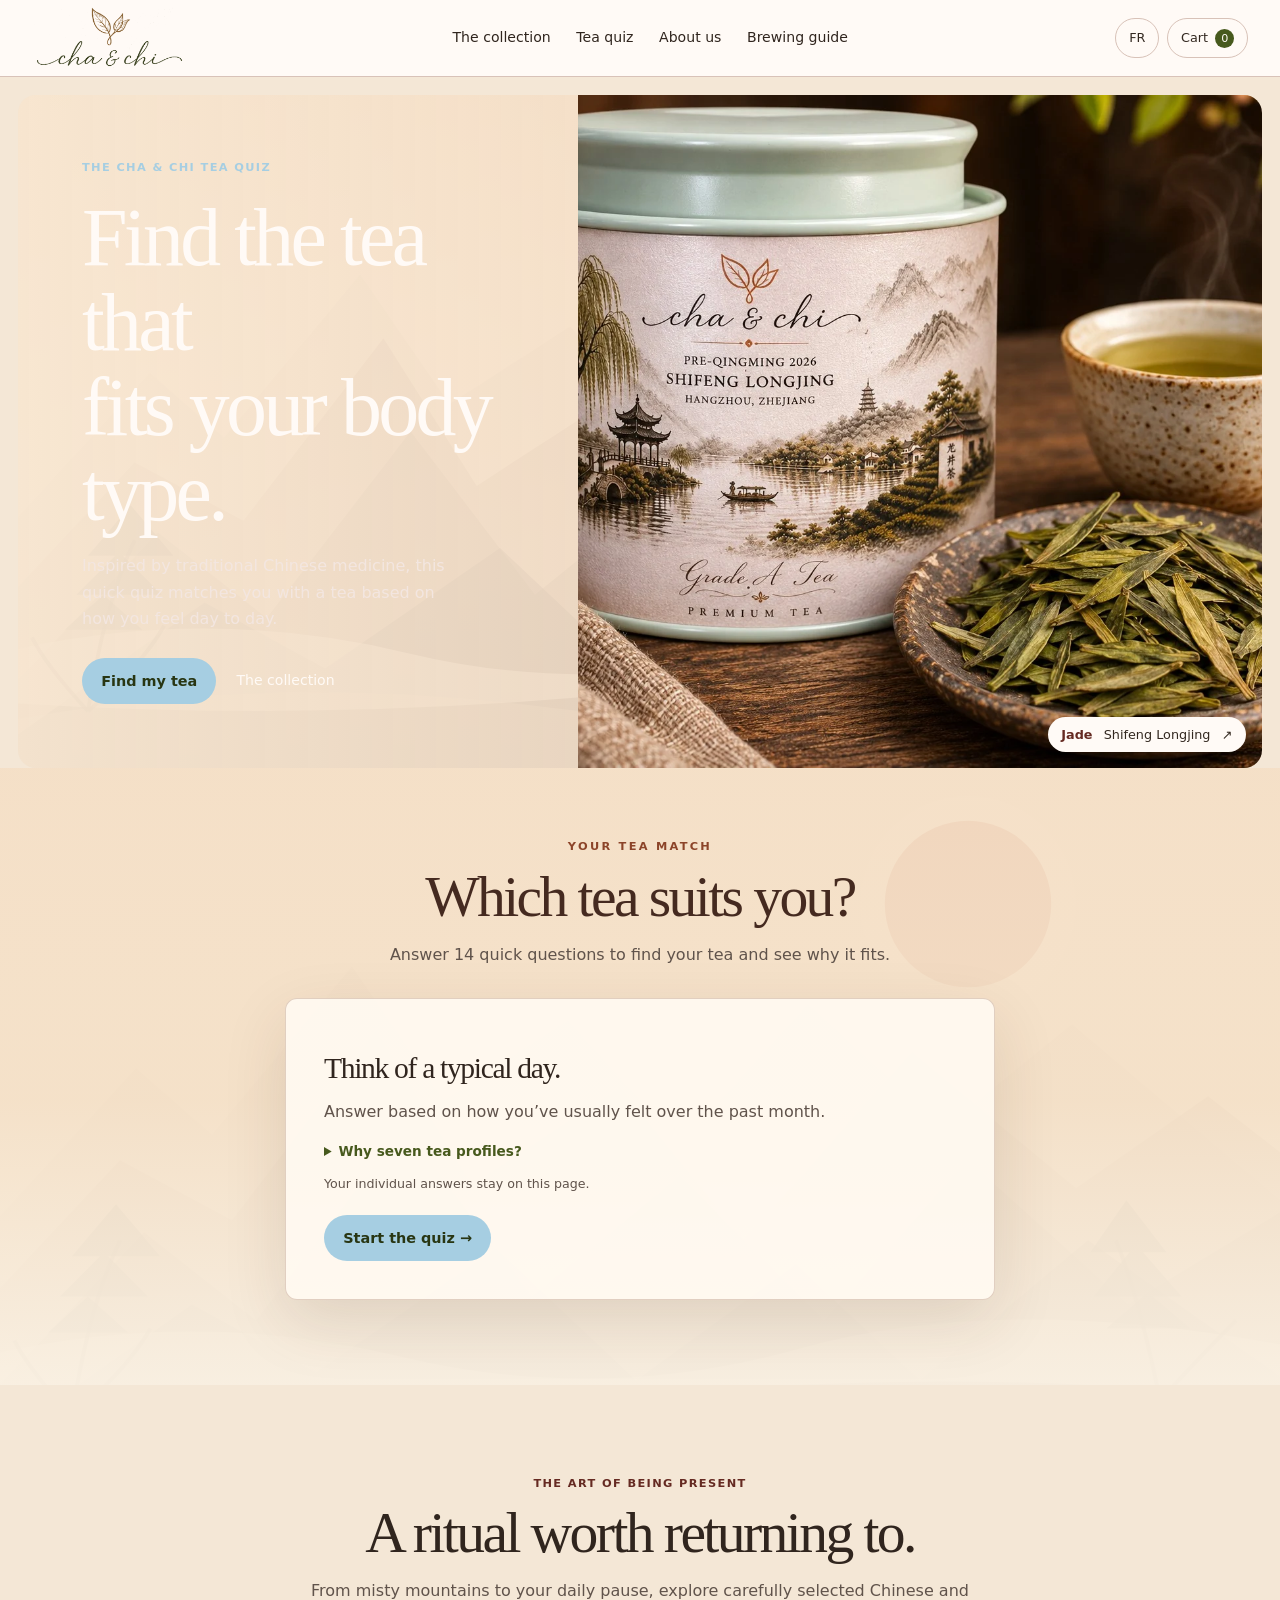
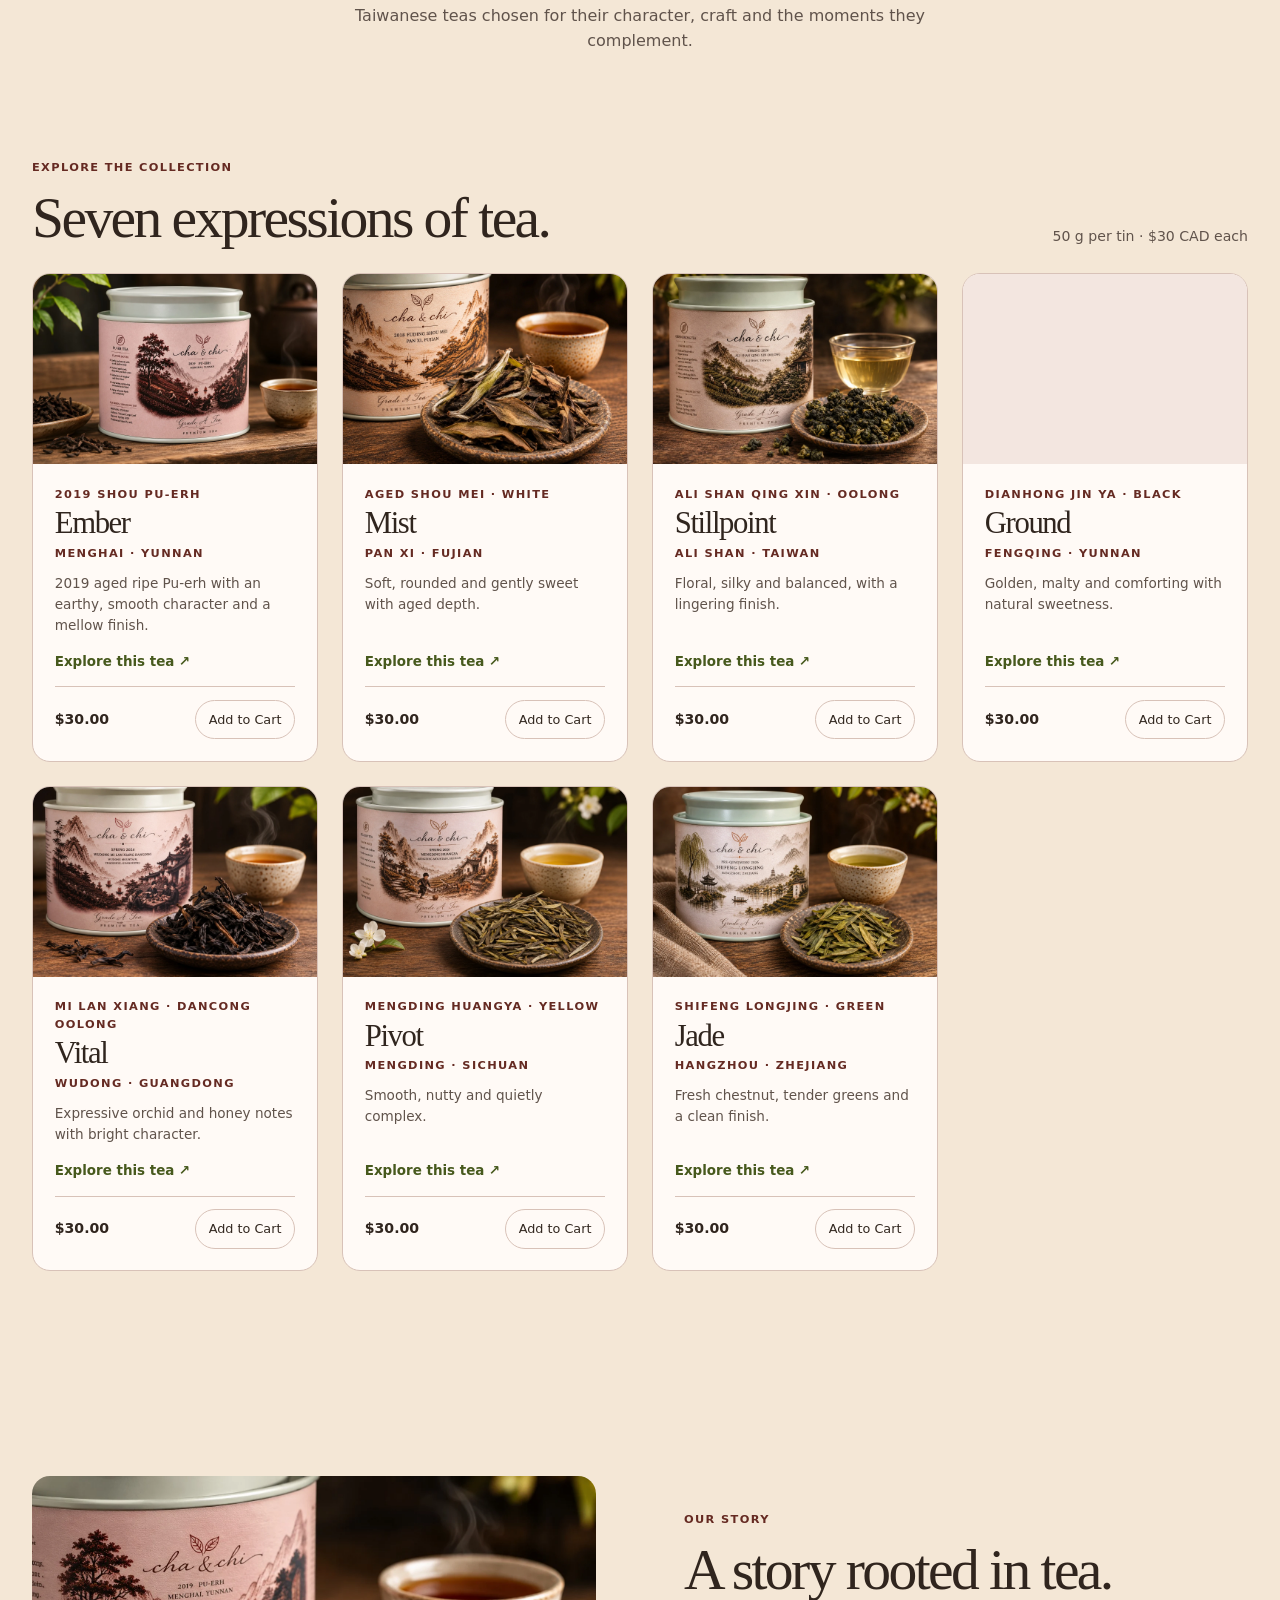
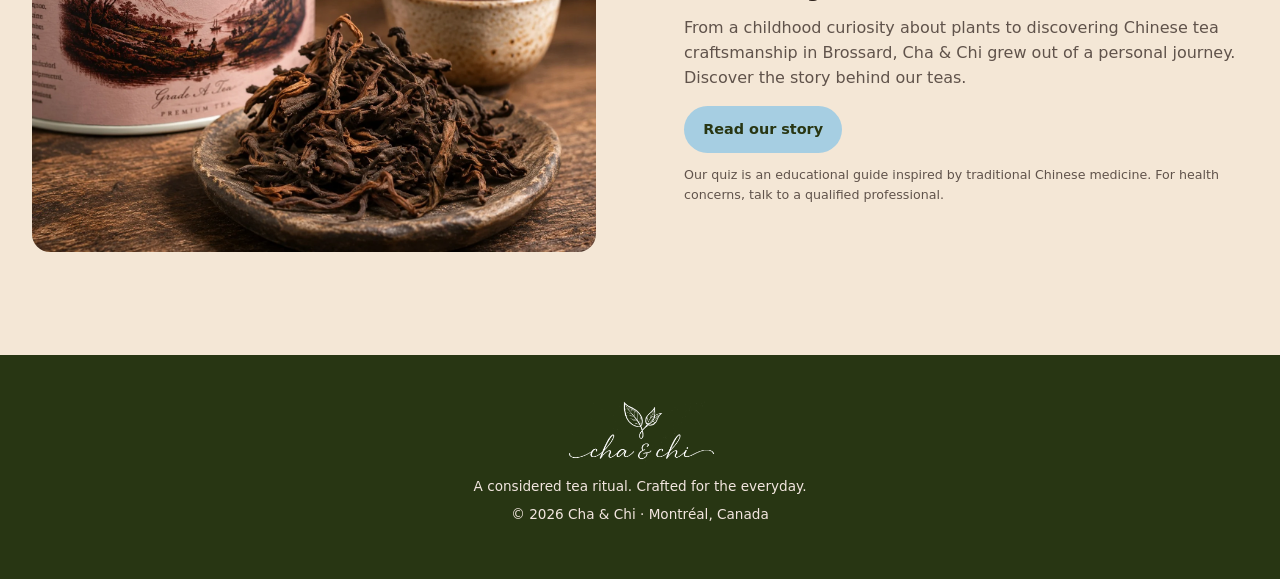
==== commit 7cb5a657: "Replace philosophy navigation with About Us and link founder story" ====
--- a/index.html
+++ b/index.html
@@ -46,12 +46,12 @@
 .quiz-buy:hover{background:#7e3d26}
 @media(max-width:750px){.quiz-match{grid-template-columns:1fr}.quiz-product-visual>img{min-height:280px;max-height:390px}.quiz-match>div:last-child{padding:20px}.cha-qi-panel{grid-template-columns:1fr;padding:24px}.cha-qi-symbol{width:65px;height:65px;font-size:40px}}
 </style></head>
-<body><a class="skip" href="#collection">Skip to teas</a><header><nav class="nav"><a class="logo" href="#"><img class="brand-mark" src="/images/cha-chi-logo.png" alt="Cha &amp; Chi" width="570" height="229"></a><div class="links"><a href="#collection" data-i18n="navShop">The collection</a><a href="#ritual" data-i18n="navQuiz">Find your tea</a><a href="#story" data-i18n="navStory">Our philosophy</a><a href="/brewing.html" id="brewNav">Brewing guide</a></div><div class="nav-actions"><button class="smallbtn" id="lang" aria-label="Change language">FR</button><button class="smallbtn" id="cartOpen" aria-label="Open shopping bag"><span data-i18n="bag">Bag</span> <span class="cartcount" id="cartCount">0</span></button></div></nav></header>
+<body><a class="skip" href="#collection">Skip to teas</a><header><nav class="nav"><a class="logo" href="#"><img class="brand-mark" src="/images/cha-chi-logo.png" alt="Cha &amp; Chi" width="570" height="229"></a><div class="links"><a href="#collection" data-i18n="navShop">The collection</a><a href="#ritual" data-i18n="navQuiz">Find your tea</a><a href="/about.html" data-i18n="navStory">About us</a><a href="/brewing.html" id="brewNav">Brewing guide</a></div><div class="nav-actions"><button class="smallbtn" id="lang" aria-label="Change language">FR</button><button class="smallbtn" id="cartOpen" aria-label="Open shopping bag"><span data-i18n="bag">Bag</span> <span class="cartcount" id="cartCount">0</span></button></div></nav></header>
 <main><section class="hero"><div class="hero-copy"><div class="eyebrow" data-i18n="heroEyebrow">The Cha & Chi Tea Quiz</div><h1 data-i18n="heroTitle">Find the tea that<br>fits your body type.</h1><p data-i18n="heroText">Inspired by traditional Chinese medicine, this quick quiz matches you with a tea based on how you feel day to day.</p><div class="hero-actions"><a class="cta" href="#ritual" data-i18n="quizCta">Find my tea</a><a class="hero-secondary" href="#collection" data-i18n="navShop">The collection</a></div></div><a class="hero-art" href="/tea.html?tea=jade"><img src="/images/jade-hero.webp" alt="" width="1536" height="1024" fetchpriority="high"><span class="hero-caption"><strong>Jade</strong><span>Shifeng Longjing</span><span aria-hidden="true">↗</span></span></a></section>
 <section id="ritual" class="quiz"><div class="eyebrow" data-i18n="quizEyebrow">Your tea match</div><h2 data-i18n="quizTitle">Which tea suits you?</h2><p data-i18n="quizIntro">Answer 14 quick questions to find your tea and see why it fits.</p><div class="quiz-panel" id="quizPanel"></div></section>
 <section class="intro container"><div class="eyebrow" data-i18n="introEyebrow">The art of being present</div><h2 data-i18n="introTitle">A ritual worth returning to.</h2><p data-i18n="introText">From misty mountains to your daily pause, explore carefully selected Chinese and Taiwanese teas chosen for their character, craft and the moments they complement.</p></section>
 <section id="collection" class="products container"><div class="section-head"><div><div class="eyebrow" data-i18n="collectionEyebrow">Explore the collection</div><h2 data-i18n="collectionTitle">Seven expressions of tea.</h2></div><p data-i18n="collectionNote">50 g per tin · $30 CAD each</p></div><div class="grid" id="products"></div></section>
-<section id="story" class="story container"><div class="story-art"><img src="/images/ember-lifestyle.webp" alt="" width="1536" height="1024" loading="lazy"></div><div><div class="eyebrow" data-i18n="storyEyebrow">Our philosophy</div><h2 data-i18n="storyTitle">More than a cup.</h2><p data-i18n="storyText">Cha means tea. Chi evokes the energy and attention we bring to everyday life. Our collection is an invitation to slow down, notice the details and make space for a meaningful ritual.</p><p class="notice" data-i18n="disclaimer">Our quiz is an educational guide inspired by traditional Chinese medicine. For health concerns, talk to a qualified professional.</p></div></section></main>
+<section id="story" class="story container"><div class="story-art"><img src="/images/ember-lifestyle.webp" alt="" width="1536" height="1024" loading="lazy"></div><div><div class="eyebrow" data-i18n="storyEyebrow">Our philosophy</div><h2 data-i18n="storyTitle">More than a cup.</h2><p data-i18n="storyText">Cha means tea. Chi evokes the energy and attention we bring to everyday life. Our collection is an invitation to slow down, notice the details and make space for a meaningful ritual.</p><a class="cta" href="/about.html" data-i18n="aboutLink">Read our story</a><p class="notice" data-i18n="disclaimer">Our quiz is an educational guide inspired by traditional Chinese medicine. For health concerns, talk to a qualified professional.</p></div></section></main>
 <footer><span class="logo"><img class="brand-mark" src="/images/cha-chi-logo.png" alt="Cha &amp; Chi" width="570" height="229"></span><p data-i18n="footerText">A considered tea ritual. Crafted for the everyday.</p><p>© <span id="year"></span> Cha & Chi · Montréal, Canada</p></footer>
 <div class="overlay" id="overlay"><aside class="drawer" role="dialog" aria-modal="true" aria-label="Shopping bag"><div class="drawer-head"><h2 data-i18n="bagTitle">Your bag</h2><button class="close" id="cartClose" aria-label="Close">×</button></div><div id="cartItems"></div><div class="totals" id="totals"></div><button class="checkout" id="checkout" data-i18n="checkout">Checkout coming soon</button><p class="notice" data-i18n="checkoutNote">Checkout is not yet active. No payments are collected on this preview.</p></aside></div>
 <script src="/quiz-data.js"></script>
@@ -67,8 +67,8 @@
 {id:'jade',name:'Jade',type:'Shifeng Longjing · Green',origin:'Hangzhou · Zhejiang',en:'Fresh chestnut, tender greens and a clean finish.',fr:'Châtaigne fraîche, notes végétales et finale nette.'}
 ];
 const translations={
-en:{navShop:'The collection',navQuiz:'Tea quiz',quizCta:'Find my tea',navStory:'Our philosophy',bag:'Cart',heroEyebrow:'The Cha & Chi Tea Quiz',heroTitle:'Find the tea that<br>fits your body type.',heroText:'Inspired by traditional Chinese medicine, this quick quiz matches you with a tea based on how you feel day to day.',introEyebrow:'The art of being present',introTitle:'A ritual worth returning to.',introText:'From misty mountains to your daily pause, explore carefully selected Chinese and Taiwanese teas chosen for their character, craft and the moments they complement.',collectionEyebrow:'Explore the collection',collectionTitle:'Seven expressions of tea.',collectionNote:'50 g per tin · $30 CAD each',quizEyebrow:'Your tea match',quizTitle:'Which tea suits you?',quizIntro:'Answer 14 quick questions to find your tea and see why it fits.',storyEyebrow:'Our philosophy',storyTitle:'More than a cup.',storyText:'Cha means tea. Chi evokes the energy and attention we bring to everyday life. Our collection is an invitation to slow down, notice the details and make space for a meaningful ritual.',disclaimer:'Our quiz is an educational guide inspired by traditional Chinese medicine. For health concerns, talk to a qualified professional.',footerText:'A considered tea ritual. Crafted for the everyday.',bagTitle:'Your cart',checkout:'Checkout coming soon',checkoutNote:'Checkout is not yet active. No payments are collected on this preview.',add:'Add to Cart',details:'Explore this tea',empty:'Your bag is empty.',subtotal:'Subtotal',shipping:'Estimated shipping',free:'Free',shippingHint:'Free shipping on orders $60+',back:'Back',restart:'Start again',result:'Your tea match',resultText:'Based on your preferences, start with',question:'Question',of:'of',remove:'Remove',preview:'Preview only — checkout is not yet configured.'},
-fr:{navShop:'La collection',navQuiz:'Quiz de thé',quizCta:'Trouver mon thé',navStory:'Notre philosophie',bag:'Panier',heroEyebrow:'Le quiz de thé Cha & Chi',heroTitle:'Trouvez le thé<br>qui vous correspond.',heroText:'Inspiré de la médecine traditionnelle chinoise, ce court quiz vous propose un thé selon votre profil et la façon dont vous vous sentez au quotidien.',introEyebrow:'L’art du moment présent',introTitle:'Un rituel à retrouver.',introText:'Des montagnes brumeuses à votre pause quotidienne, découvrez des thés chinois et taïwanais sélectionnés pour leur caractère et leur savoir-faire.',collectionEyebrow:'Explorer la collection',collectionTitle:'Sept expressions du thé.',collectionNote:'50 g par boîte · 30 $ CA',quizEyebrow:'Votre profil de thé',quizTitle:'Quel thé vous convient?',quizIntro:'Répondez à 14 questions rapides pour découvrir votre thé et pourquoi il vous convient.',storyEyebrow:'Notre philosophie',storyTitle:'Plus qu’une tasse.',storyText:'Cha signifie thé. Chi évoque l’énergie et l’attention que nous portons au quotidien. Notre collection vous invite à ralentir et à savourer un rituel qui a du sens.',disclaimer:'Notre quiz est un guide éducatif inspiré de la médecine traditionnelle chinoise. Pour toute question de santé, consultez un professionnel qualifié.',footerText:'Un rituel du thé réfléchi, pour chaque jour.',bagTitle:'Votre panier',checkout:'Paiement bientôt disponible',checkoutNote:'Le paiement n’est pas encore activé. Aucun paiement n’est prélevé sur cet aperçu.',add:'Ajouter',details:'Découvrir ce thé',empty:'Votre panier est vide.',subtotal:'Sous-total',shipping:'Livraison estimée',free:'Gratuite',shippingHint:'Livraison gratuite dès 60 $',back:'Retour',restart:'Recommencer',result:'Votre thé idéal',resultText:'Selon vos préférences, commencez par',question:'Question',of:'sur',remove:'Retirer',preview:'Aperçu seulement — le paiement n’est pas encore configuré.'}};
+en:{navShop:'The collection',navQuiz:'Tea quiz',quizCta:'Find my tea',navStory:'About us',bag:'Cart',heroEyebrow:'The Cha & Chi Tea Quiz',heroTitle:'Find the tea that<br>fits your body type.',heroText:'Inspired by traditional Chinese medicine, this quick quiz matches you with a tea based on how you feel day to day.',introEyebrow:'The art of being present',introTitle:'A ritual worth returning to.',introText:'From misty mountains to your daily pause, explore carefully selected Chinese and Taiwanese teas chosen for their character, craft and the moments they complement.',collectionEyebrow:'Explore the collection',collectionTitle:'Seven expressions of tea.',collectionNote:'50 g per tin · $30 CAD each',quizEyebrow:'Your tea match',quizTitle:'Which tea suits you?',quizIntro:'Answer 14 quick questions to find your tea and see why it fits.',storyEyebrow:'Our story',storyTitle:'A story rooted in tea.',storyText:'From a childhood curiosity about plants to discovering Chinese tea craftsmanship in Brossard, Cha & Chi grew out of a personal journey. Discover the story behind our teas.',aboutLink:'Read our story',disclaimer:'Our quiz is an educational guide inspired by traditional Chinese medicine. For health concerns, talk to a qualified professional.',footerText:'A considered tea ritual. Crafted for the everyday.',bagTitle:'Your cart',checkout:'Checkout coming soon',checkoutNote:'Checkout is not yet active. No payments are collected on this preview.',add:'Add to Cart',details:'Explore this tea',empty:'Your bag is empty.',subtotal:'Subtotal',shipping:'Estimated shipping',free:'Free',shippingHint:'Free shipping on orders $60+',back:'Back',restart:'Start again',result:'Your tea match',resultText:'Based on your preferences, start with',question:'Question',of:'of',remove:'Remove',preview:'Preview only — checkout is not yet configured.'},
+fr:{navShop:'La collection',navQuiz:'Quiz de thé',quizCta:'Trouver mon thé',navStory:'À propos',bag:'Panier',heroEyebrow:'Le quiz de thé Cha & Chi',heroTitle:'Trouvez le thé<br>qui vous correspond.',heroText:'Inspiré de la médecine traditionnelle chinoise, ce court quiz vous propose un thé selon votre profil et la façon dont vous vous sentez au quotidien.',introEyebrow:'L’art du moment présent',introTitle:'Un rituel à retrouver.',introText:'Des montagnes brumeuses à votre pause quotidienne, découvrez des thés chinois et taïwanais sélectionnés pour leur caractère et leur savoir-faire.',collectionEyebrow:'Explorer la collection',collectionTitle:'Sept expressions du thé.',collectionNote:'50 g par boîte · 30 $ CA',quizEyebrow:'Votre profil de thé',quizTitle:'Quel thé vous convient?',quizIntro:'Répondez à 14 questions rapides pour découvrir votre thé et pourquoi il vous convient.',storyEyebrow:'Notre histoire',storyTitle:'Une histoire enracinée dans le thé.',storyText:'D’une curiosité d’enfance pour les plantes à la découverte du savoir-faire chinois du thé à Brossard, Cha & Chi est né d’un parcours personnel. Découvrez notre histoire.',aboutLink:'Lire notre histoire',disclaimer:'Notre quiz est un guide éducatif inspiré de la médecine traditionnelle chinoise. Pour toute question de santé, consultez un professionnel qualifié.',footerText:'Un rituel du thé réfléchi, pour chaque jour.',bagTitle:'Votre panier',checkout:'Paiement bientôt disponible',checkoutNote:'Le paiement n’est pas encore activé. Aucun paiement n’est prélevé sur cet aperçu.',add:'Ajouter',details:'Découvrir ce thé',empty:'Votre panier est vide.',subtotal:'Sous-total',shipping:'Livraison estimée',free:'Gratuite',shippingHint:'Livraison gratuite dès 60 $',back:'Retour',restart:'Recommencer',result:'Votre thé idéal',resultText:'Selon vos préférences, commencez par',question:'Question',of:'sur',remove:'Retirer',preview:'Aperçu seulement — le paiement n’est pas encore configuré.'}};
 let lang=localStorage.getItem('cc-lang')==='fr'?'fr':'en';let cart={};try{cart=JSON.parse(localStorage.getItem('cc-cart')||'{}')||{}}catch{}let checkoutEnabled=false;let checkoutBusy=false;const $=id=>document.getElementById(id),t=k=>translations[lang][k],money=n=>new Intl.NumberFormat(lang==='fr'?'fr-CA':'en-CA',{style:'currency',currency:'CAD'}).format(n);
 function translate(){document.documentElement.lang=lang;document.querySelectorAll('[data-i18n]').forEach(el=>{const v=t(el.dataset.i18n);if(el.dataset.i18n==='heroTitle')el.innerHTML=v;else el.textContent=v});$('lang').textContent=lang==='en'?'FR':'EN';$('brewNav').textContent=lang==='fr'?'Guide d’infusion':'Brewing guide';renderProducts();renderQuiz();renderCart()}
 function renderProducts() {
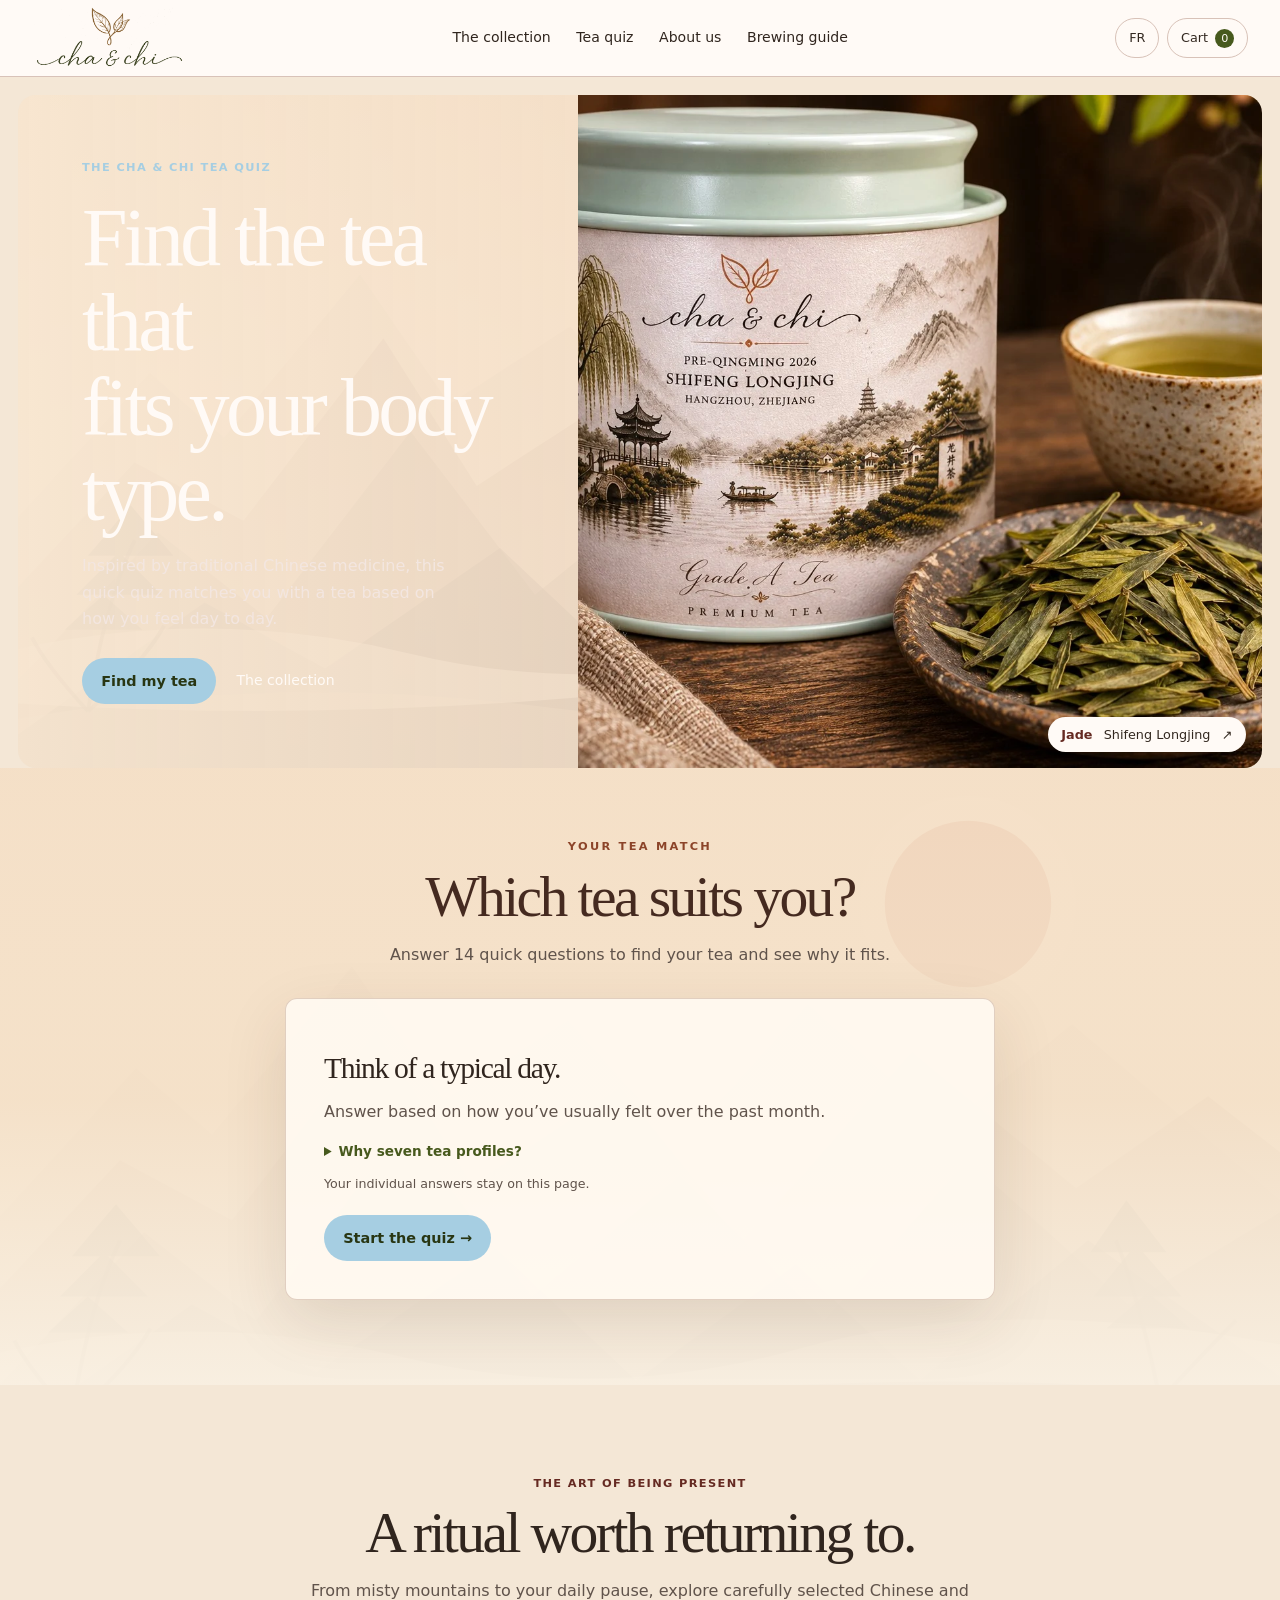
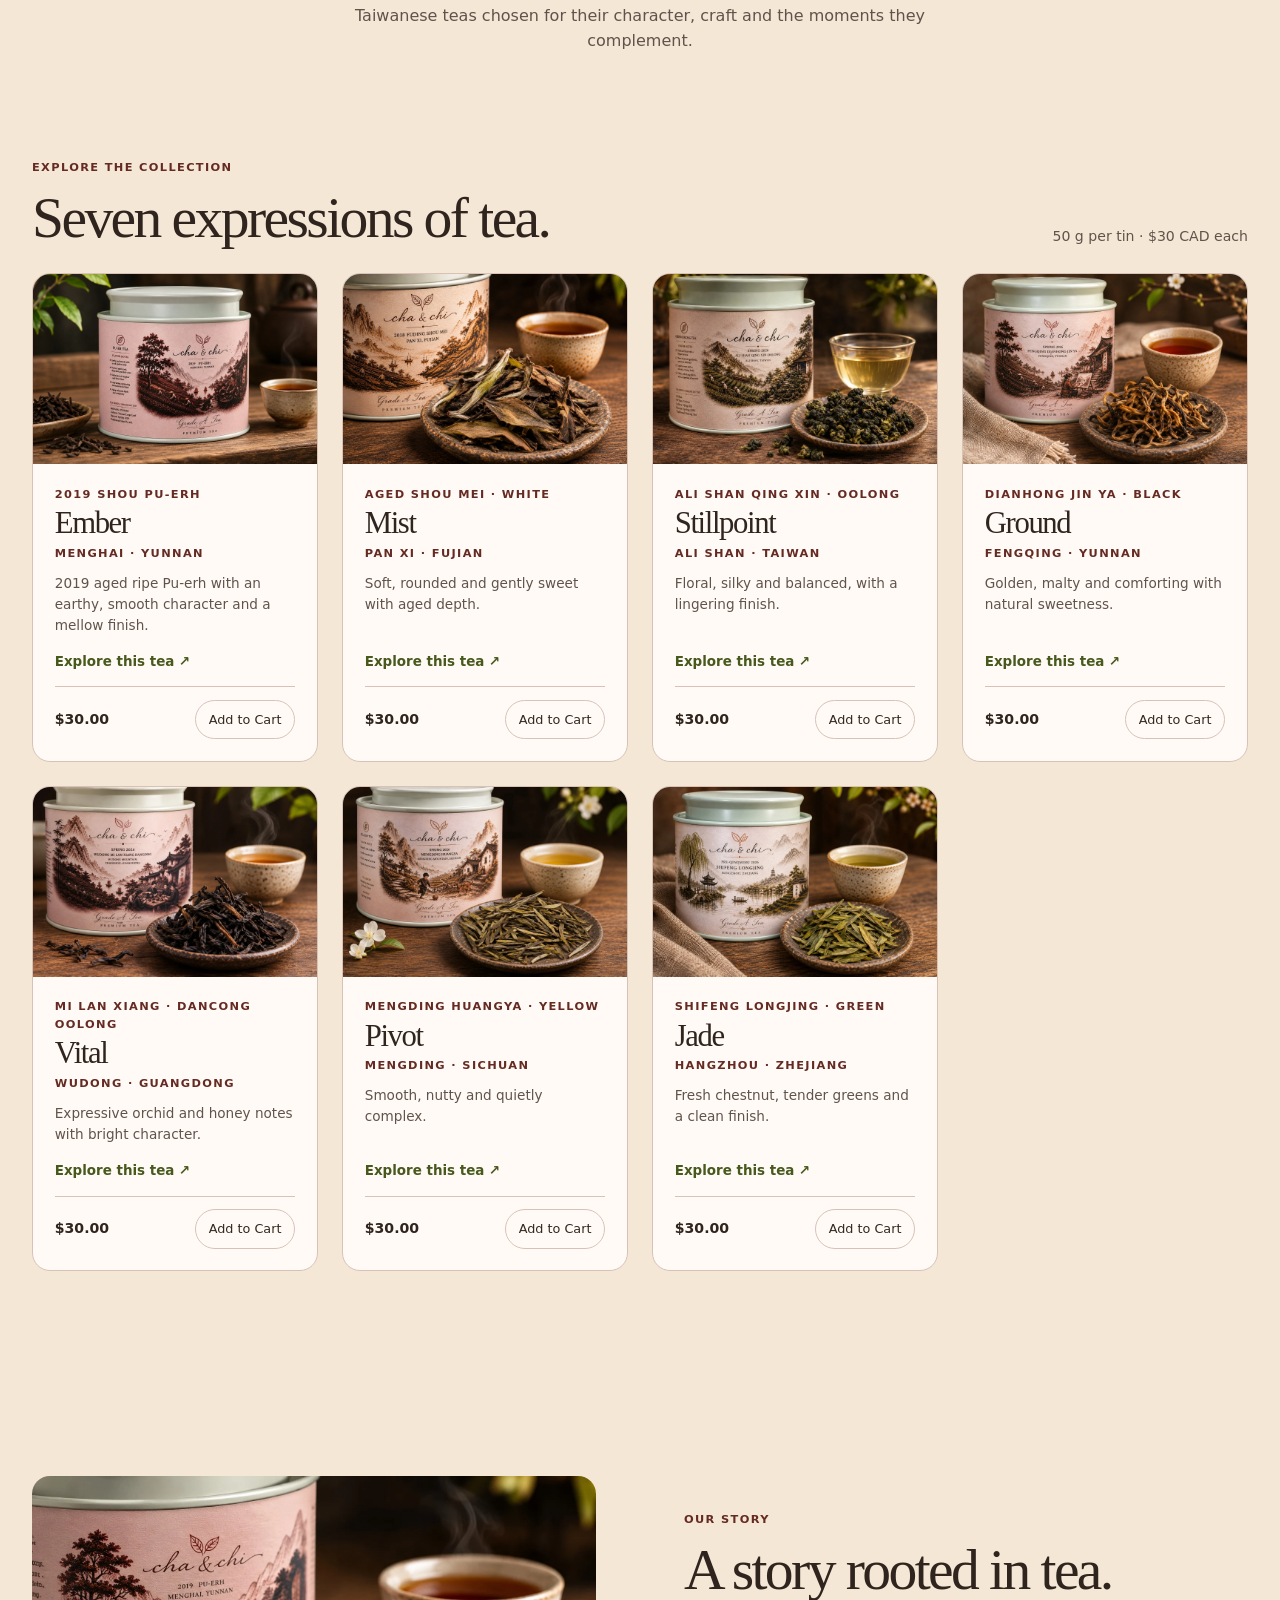
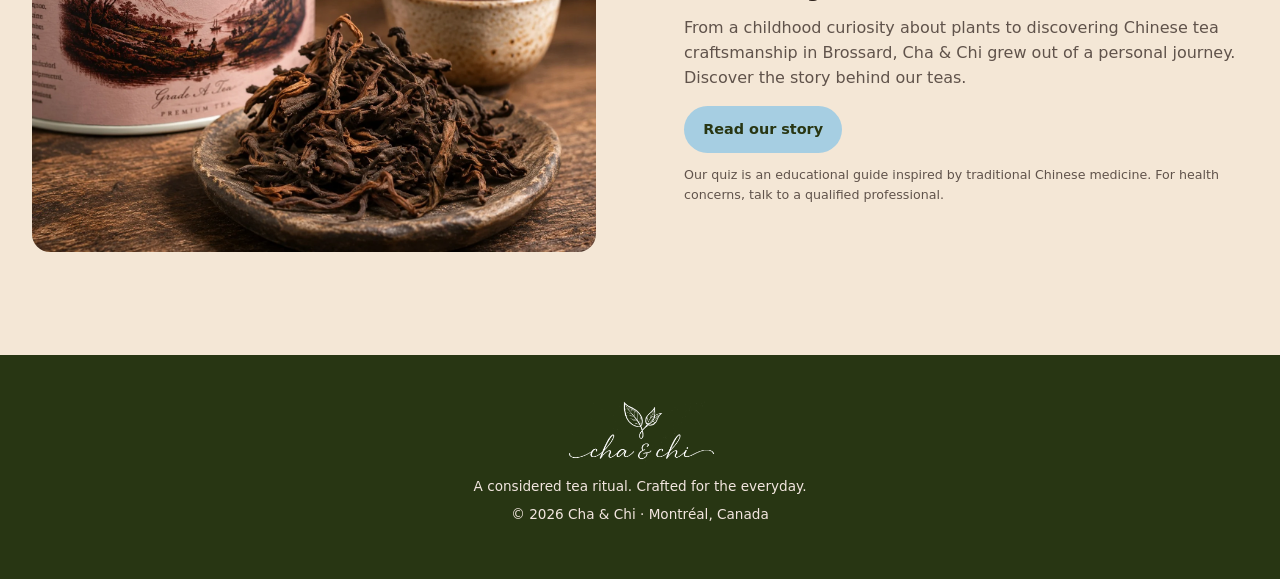
==== commit 8694c9b9: "Load shared tea pairings and style quiz food recommendations" ====
--- a/index.html
+++ b/index.html
@@ -45,7 +45,7 @@
 .quiz-buy{background:#a75d31;border-radius:5px;color:#fff7ed}
 .quiz-buy:hover{background:#7e3d26}
 @media(max-width:750px){.quiz-match{grid-template-columns:1fr}.quiz-product-visual>img{min-height:280px;max-height:390px}.quiz-match>div:last-child{padding:20px}.cha-qi-panel{grid-template-columns:1fr;padding:24px}.cha-qi-symbol{width:65px;height:65px;font-size:40px}}
-</style></head>
+.tea-pairings-panel{padding:28px;margin:24px 0;background:#fff6e9;border:1px solid #e4c9a9;border-radius:12px}.tea-pairings-panel h4{font:clamp(26px,3vw,36px) Georgia,serif;color:#4c2b20;margin:10px 0}.tea-pairings-panel>p{color:#765943}.tea-pairings-grid{display:grid;grid-template-columns:repeat(3,minmax(0,1fr));gap:12px;margin-top:22px}.tea-pairing-card{background:#f3e3cd;border-radius:8px;padding:18px;min-width:0}.tea-pairing-card span{color:#a35a30;font-size:27px;display:block;margin-bottom:8px}.tea-pairing-card strong{display:block;color:#593425;font-size:17px}.tea-pairing-card p{font-size:14px;line-height:1.6;margin:8px 0 0;color:#73553e}@media(max-width:650px){.tea-pairings-grid{grid-template-columns:1fr}.tea-pairings-panel{padding:20px}}</style></head>
 <body><a class="skip" href="#collection">Skip to teas</a><header><nav class="nav"><a class="logo" href="#"><img class="brand-mark" src="/images/cha-chi-logo.png" alt="Cha &amp; Chi" width="570" height="229"></a><div class="links"><a href="#collection" data-i18n="navShop">The collection</a><a href="#ritual" data-i18n="navQuiz">Find your tea</a><a href="/about.html" data-i18n="navStory">About us</a><a href="/brewing.html" id="brewNav">Brewing guide</a></div><div class="nav-actions"><button class="smallbtn" id="lang" aria-label="Change language">FR</button><button class="smallbtn" id="cartOpen" aria-label="Open shopping bag"><span data-i18n="bag">Bag</span> <span class="cartcount" id="cartCount">0</span></button></div></nav></header>
 <main><section class="hero"><div class="hero-copy"><div class="eyebrow" data-i18n="heroEyebrow">The Cha & Chi Tea Quiz</div><h1 data-i18n="heroTitle">Find the tea that<br>fits your body type.</h1><p data-i18n="heroText">Inspired by traditional Chinese medicine, this quick quiz matches you with a tea based on how you feel day to day.</p><div class="hero-actions"><a class="cta" href="#ritual" data-i18n="quizCta">Find my tea</a><a class="hero-secondary" href="#collection" data-i18n="navShop">The collection</a></div></div><a class="hero-art" href="/tea.html?tea=jade"><img src="/images/jade-hero.webp" alt="" width="1536" height="1024" fetchpriority="high"><span class="hero-caption"><strong>Jade</strong><span>Shifeng Longjing</span><span aria-hidden="true">↗</span></span></a></section>
 <section id="ritual" class="quiz"><div class="eyebrow" data-i18n="quizEyebrow">Your tea match</div><h2 data-i18n="quizTitle">Which tea suits you?</h2><p data-i18n="quizIntro">Answer 14 quick questions to find your tea and see why it fits.</p><div class="quiz-panel" id="quizPanel"></div></section>
@@ -54,7 +54,7 @@
 <section id="story" class="story container"><div class="story-art"><img src="/images/ember-lifestyle.webp" alt="" width="1536" height="1024" loading="lazy"></div><div><div class="eyebrow" data-i18n="storyEyebrow">Our philosophy</div><h2 data-i18n="storyTitle">More than a cup.</h2><p data-i18n="storyText">Cha means tea. Chi evokes the energy and attention we bring to everyday life. Our collection is an invitation to slow down, notice the details and make space for a meaningful ritual.</p><a class="cta" href="/about.html" data-i18n="aboutLink">Read our story</a><p class="notice" data-i18n="disclaimer">Our quiz is an educational guide inspired by traditional Chinese medicine. For health concerns, talk to a qualified professional.</p></div></section></main>
 <footer><span class="logo"><img class="brand-mark" src="/images/cha-chi-logo.png" alt="Cha &amp; Chi" width="570" height="229"></span><p data-i18n="footerText">A considered tea ritual. Crafted for the everyday.</p><p>© <span id="year"></span> Cha & Chi · Montréal, Canada</p></footer>
 <div class="overlay" id="overlay"><aside class="drawer" role="dialog" aria-modal="true" aria-label="Shopping bag"><div class="drawer-head"><h2 data-i18n="bagTitle">Your bag</h2><button class="close" id="cartClose" aria-label="Close">×</button></div><div id="cartItems"></div><div class="totals" id="totals"></div><button class="checkout" id="checkout" data-i18n="checkout">Checkout coming soon</button><p class="notice" data-i18n="checkoutNote">Checkout is not yet active. No payments are collected on this preview.</p></aside></div>
-<script src="/quiz-data.js"></script>
+<script src="/tea-pairings.js"></script><script src="/quiz-data.js"></script>
 <script src="/quiz.js"></script>
 <script>
 const teas=[
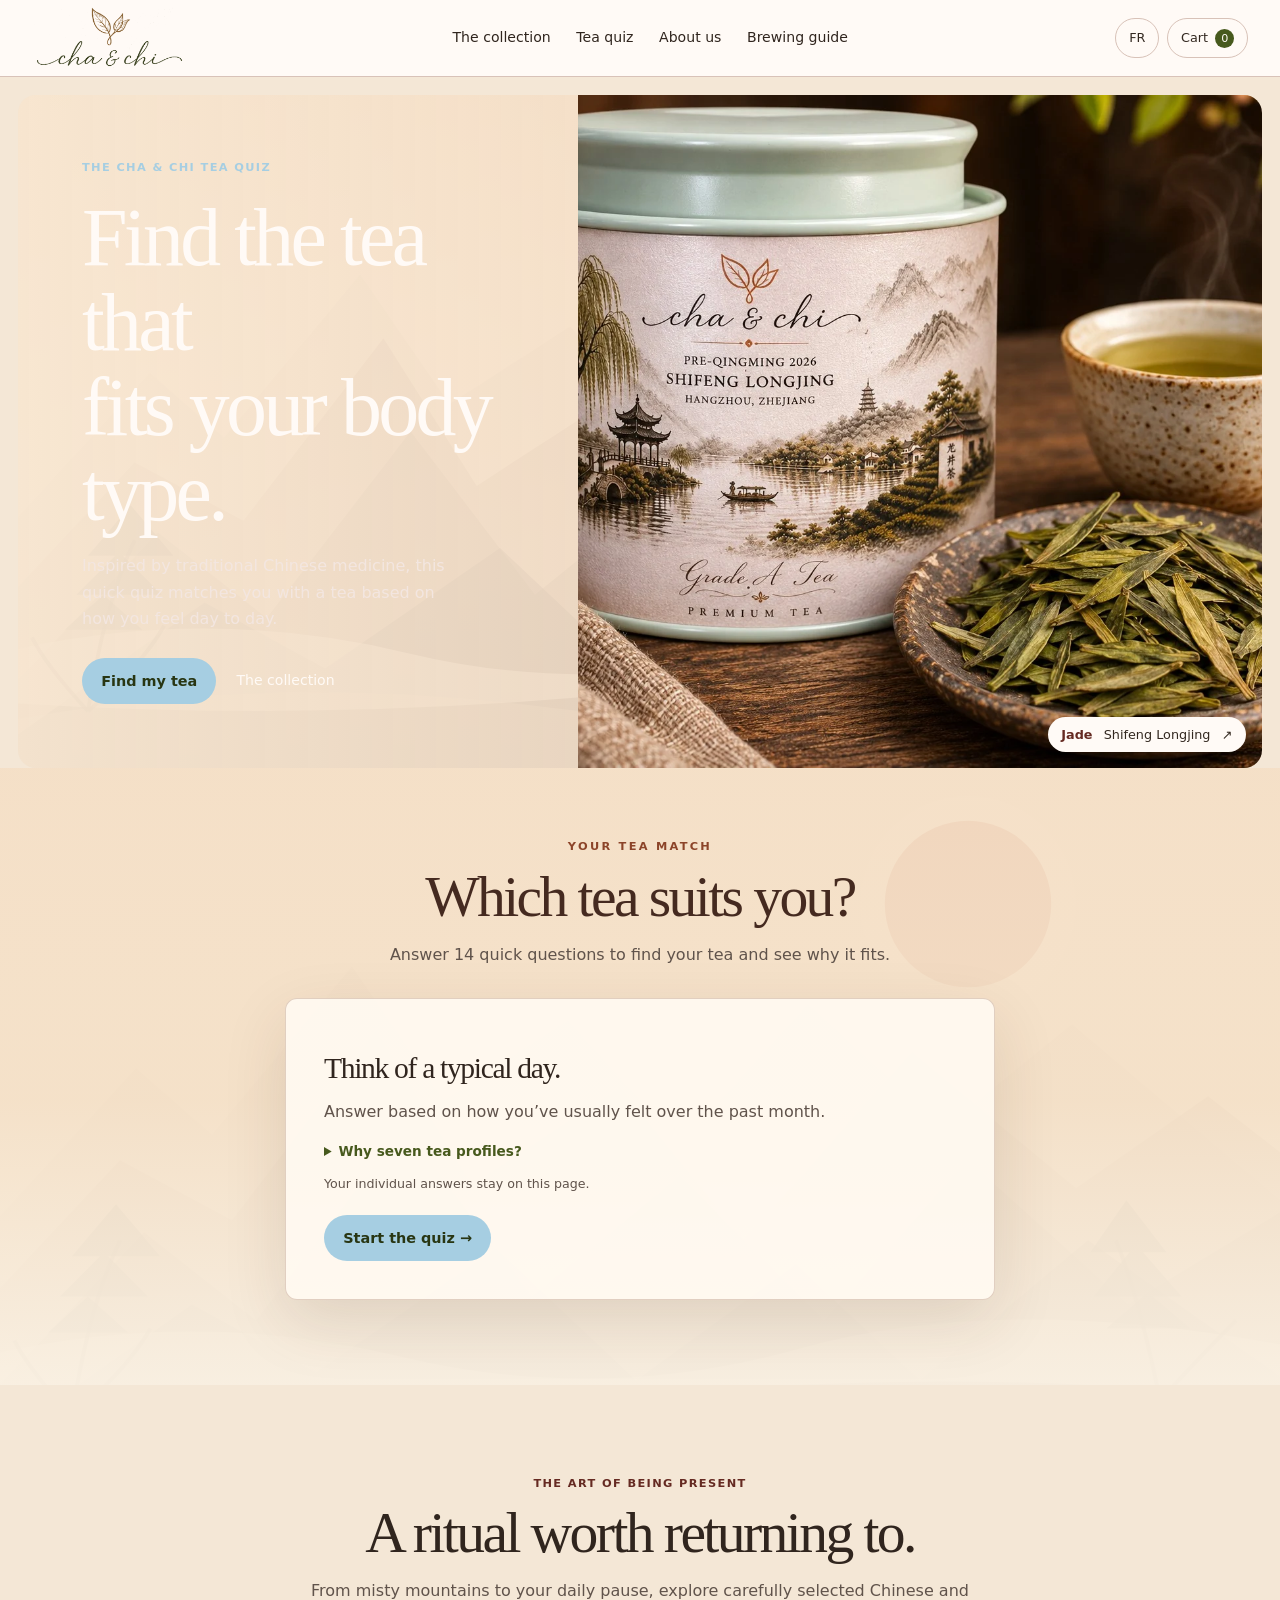
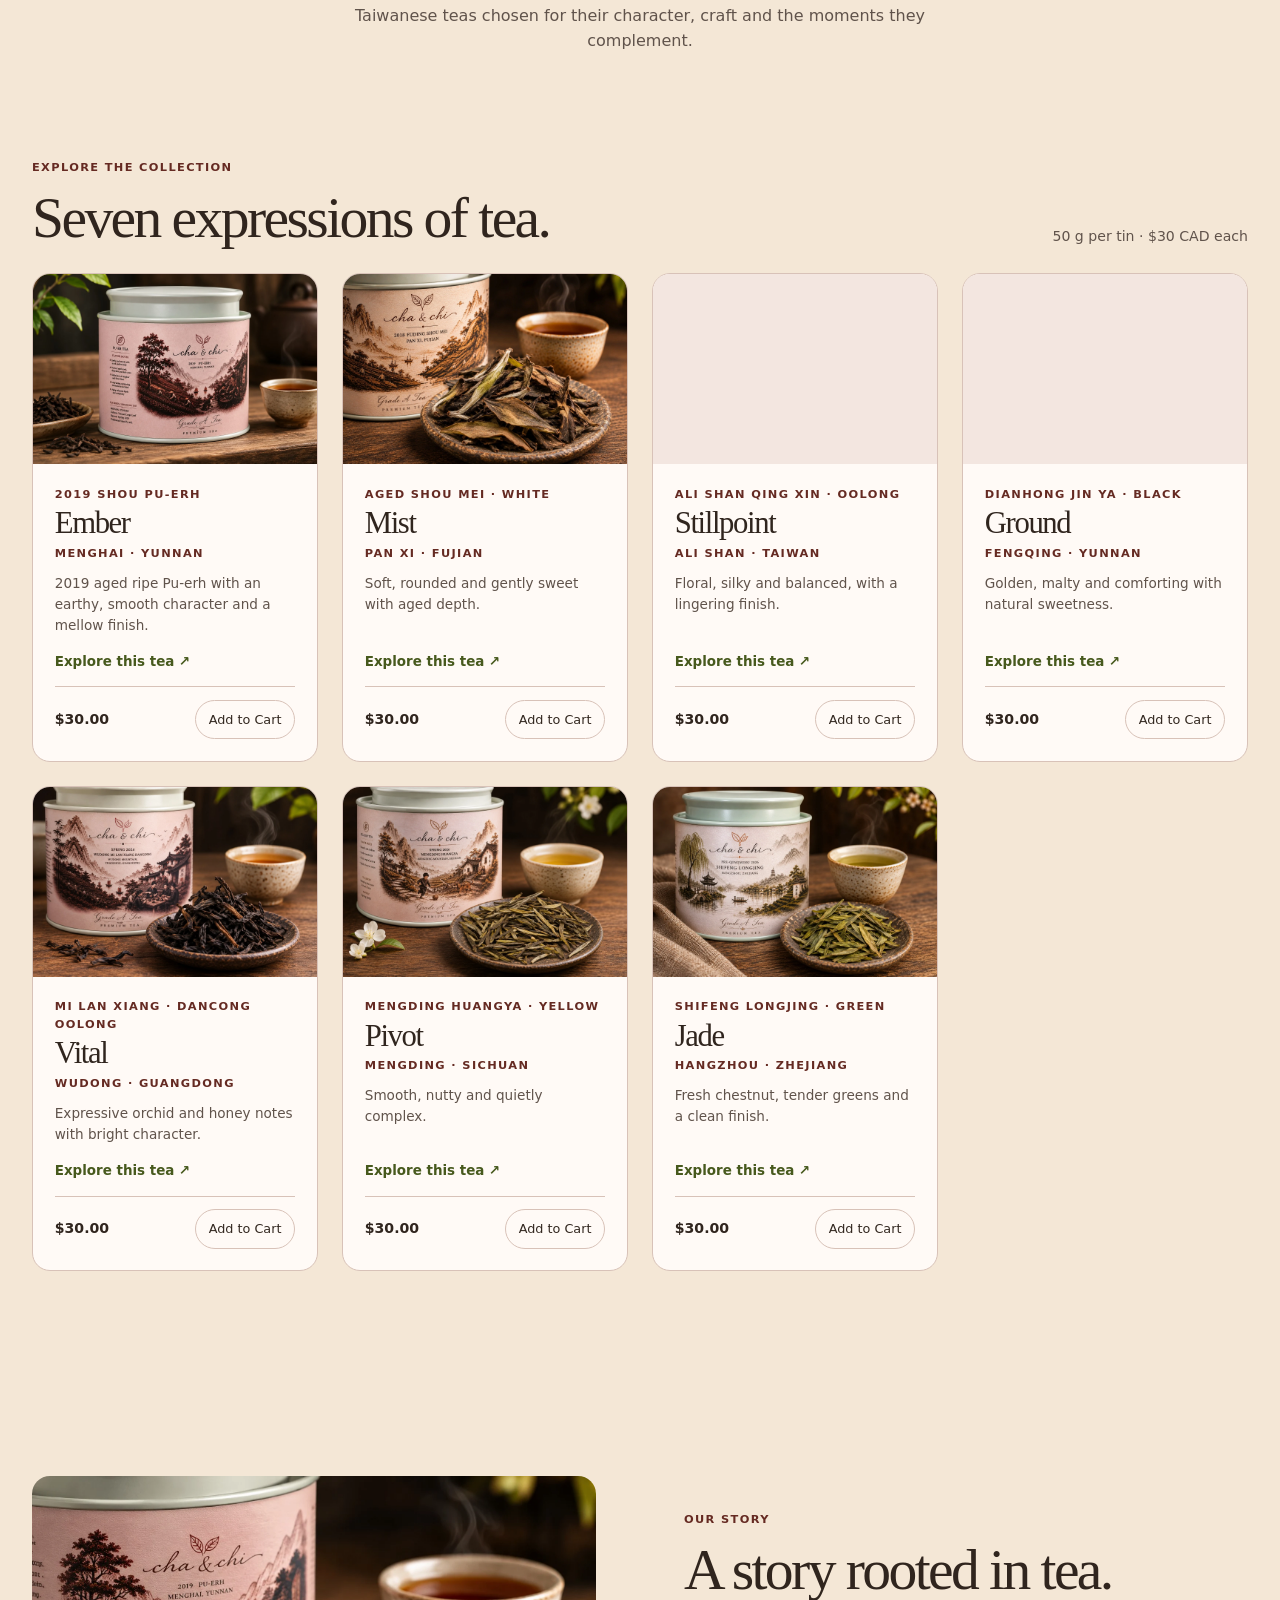
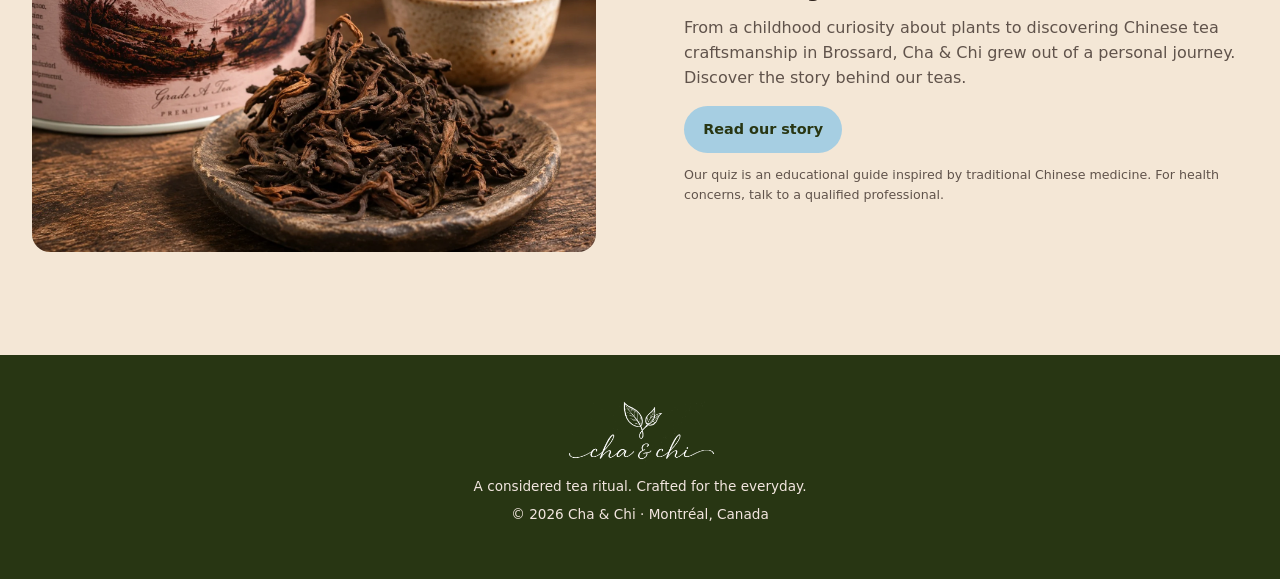
==== commit 3dca1041: "Add warm graphical pattern bars and secondary constitution styling" ====
--- a/index.html
+++ b/index.html
@@ -45,7 +45,15 @@
 .quiz-buy{background:#a75d31;border-radius:5px;color:#fff7ed}
 .quiz-buy:hover{background:#7e3d26}
 @media(max-width:750px){.quiz-match{grid-template-columns:1fr}.quiz-product-visual>img{min-height:280px;max-height:390px}.quiz-match>div:last-child{padding:20px}.cha-qi-panel{grid-template-columns:1fr;padding:24px}.cha-qi-symbol{width:65px;height:65px;font-size:40px}}
-.tea-pairings-panel{padding:28px;margin:24px 0;background:#fff6e9;border:1px solid #e4c9a9;border-radius:12px}.tea-pairings-panel h4{font:clamp(26px,3vw,36px) Georgia,serif;color:#4c2b20;margin:10px 0}.tea-pairings-panel>p{color:#765943}.tea-pairings-grid{display:grid;grid-template-columns:repeat(3,minmax(0,1fr));gap:12px;margin-top:22px}.tea-pairing-card{background:#f3e3cd;border-radius:8px;padding:18px;min-width:0}.tea-pairing-card span{color:#a35a30;font-size:27px;display:block;margin-bottom:8px}.tea-pairing-card strong{display:block;color:#593425;font-size:17px}.tea-pairing-card p{font-size:14px;line-height:1.6;margin:8px 0 0;color:#73553e}@media(max-width:650px){.tea-pairings-grid{grid-template-columns:1fr}.tea-pairings-panel{padding:20px}}</style></head>
+.tea-pairings-panel{padding:28px;margin:24px 0;background:#fff6e9;border:1px solid #e4c9a9;border-radius:12px}.tea-pairings-panel h4{font:clamp(26px,3vw,36px) Georgia,serif;color:#4c2b20;margin:10px 0}.tea-pairings-panel>p{color:#765943}.tea-pairings-grid{display:grid;grid-template-columns:repeat(3,minmax(0,1fr));gap:12px;margin-top:22px}.tea-pairing-card{background:#f3e3cd;border-radius:8px;padding:18px;min-width:0}.tea-pairing-card span{color:#a35a30;font-size:27px;display:block;margin-bottom:8px}.tea-pairing-card strong{display:block;color:#593425;font-size:17px}.tea-pairing-card p{font-size:14px;line-height:1.6;margin:8px 0 0;color:#73553e}@media(max-width:650px){.tea-pairings-grid{grid-template-columns:1fr}.tea-pairings-panel{padding:20px}}
+/* Constitution-inspired quiz profile visualization */
+.quiz-secondary{border-left:3px solid #b8794b;background:#f7e6d2;padding:14px 17px;border-radius:0 6px 6px 0;color:#603b2a}
+.quiz-pattern-bars{display:grid;grid-template-columns:repeat(2,minmax(0,1fr));gap:13px 24px;margin:22px 0 14px;padding:21px;background:#fff7ea;border:1px solid #e6cdb1;border-radius:9px}
+.quiz-pattern-line{display:grid;gap:7px;font-size:12px;font-weight:650;color:#6d4934}
+.quiz-pattern-track{height:8px;background:#e6d3bc;border-radius:20px;overflow:hidden}
+.quiz-pattern-track i{display:block;height:100%;background:linear-gradient(90deg,#b78553,#85422e);border-radius:20px}
+@media(max-width:600px){.quiz-pattern-bars{grid-template-columns:1fr}}
+</style></head>
 <body><a class="skip" href="#collection">Skip to teas</a><header><nav class="nav"><a class="logo" href="#"><img class="brand-mark" src="/images/cha-chi-logo.png" alt="Cha &amp; Chi" width="570" height="229"></a><div class="links"><a href="#collection" data-i18n="navShop">The collection</a><a href="#ritual" data-i18n="navQuiz">Find your tea</a><a href="/about.html" data-i18n="navStory">About us</a><a href="/brewing.html" id="brewNav">Brewing guide</a></div><div class="nav-actions"><button class="smallbtn" id="lang" aria-label="Change language">FR</button><button class="smallbtn" id="cartOpen" aria-label="Open shopping bag"><span data-i18n="bag">Bag</span> <span class="cartcount" id="cartCount">0</span></button></div></nav></header>
 <main><section class="hero"><div class="hero-copy"><div class="eyebrow" data-i18n="heroEyebrow">The Cha & Chi Tea Quiz</div><h1 data-i18n="heroTitle">Find the tea that<br>fits your body type.</h1><p data-i18n="heroText">Inspired by traditional Chinese medicine, this quick quiz matches you with a tea based on how you feel day to day.</p><div class="hero-actions"><a class="cta" href="#ritual" data-i18n="quizCta">Find my tea</a><a class="hero-secondary" href="#collection" data-i18n="navShop">The collection</a></div></div><a class="hero-art" href="/tea.html?tea=jade"><img src="/images/jade-hero.webp" alt="" width="1536" height="1024" fetchpriority="high"><span class="hero-caption"><strong>Jade</strong><span>Shifeng Longjing</span><span aria-hidden="true">↗</span></span></a></section>
 <section id="ritual" class="quiz"><div class="eyebrow" data-i18n="quizEyebrow">Your tea match</div><h2 data-i18n="quizTitle">Which tea suits you?</h2><p data-i18n="quizIntro">Answer 14 quick questions to find your tea and see why it fits.</p><div class="quiz-panel" id="quizPanel"></div></section>
